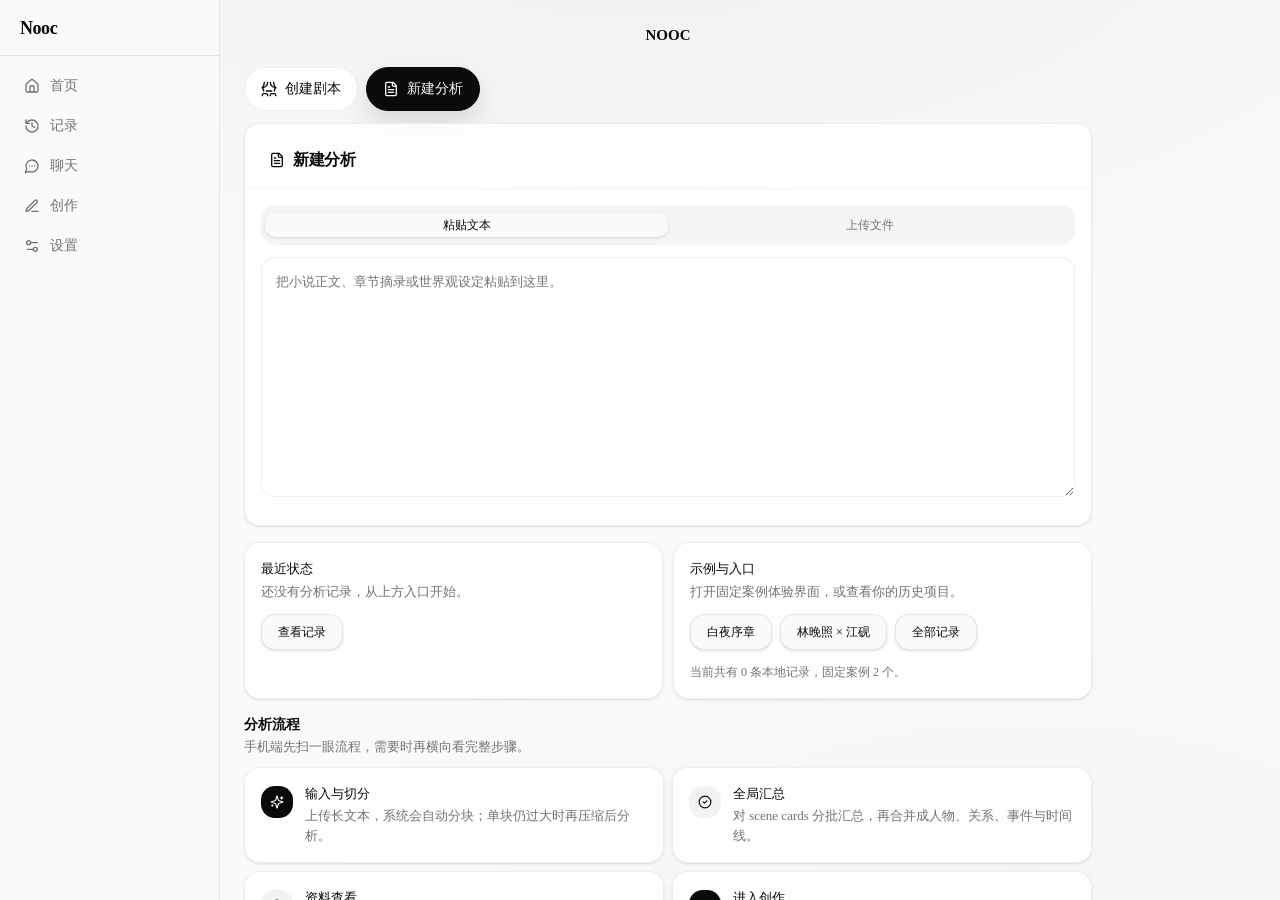
==== index.html @ 4d4c72d2 "Publish Nooc static site" ====
<!DOCTYPE html><!--dENeqKmw9o0Gc0peZmDUo--><html lang="zh-CN" class="h-full"><head><meta charSet="utf-8"/><meta name="viewport" content="width=device-width, initial-scale=1"/><link rel="preload" href="/_next/static/media/4cf2300e9c8272f7-s.p.woff2" as="font" crossorigin="" type="font/woff2"/><link rel="preload" href="/_next/static/media/93f479601ee12b01-s.p.woff2" as="font" crossorigin="" type="font/woff2"/><link rel="stylesheet" href="/_next/static/css/1c74e3d5aca80b6b.css" data-precedence="next"/><link rel="preload" as="script" fetchPriority="low" href="/_next/static/chunks/webpack-fa4c8e5d359d8620.js"/><script src="/_next/static/chunks/6ee9f5d1-21ccf1713a250a03.js" async=""></script><script src="/_next/static/chunks/977-2bc62eb106395d11.js" async=""></script><script src="/_next/static/chunks/main-app-79000c99d2a57b4c.js" async=""></script><script src="/_next/static/chunks/716-8b6c239d56add41d.js" async=""></script><script src="/_next/static/chunks/817-f842809b5f938a4d.js" async=""></script><script src="/_next/static/chunks/70-e7ca396794c0b7fa.js" async=""></script><script src="/_next/static/chunks/app/layout-5922d78e8dd0cdb1.js" async=""></script><script src="/_next/static/chunks/803-2dedcd275641b66b.js" async=""></script><script src="/_next/static/chunks/87-598908c8fb53b4dd.js" async=""></script><script src="/_next/static/chunks/736-a1b0d1b3f11f9bca.js" async=""></script><script src="/_next/static/chunks/app/page-ed77ba5cbbb94791.js" async=""></script><meta name="next-size-adjust" content=""/><title>Nooc</title><meta name="description" content="移动优先的小说结构化分析与创作工作台"/><script src="/_next/static/chunks/polyfills-42372ed130431b0a.js" noModule=""></script></head><body class="__variable_188709 __variable_9a8899 min-h-dvh bg-background font-sans antialiased md:flex md:h-dvh md:overflow-hidden"><div hidden=""><!--$--><!--/$--></div><!--$!--><template data-dgst="BAILOUT_TO_CLIENT_SIDE_RENDERING"></template><!--/$--><section aria-label="Notifications alt+T" tabindex="-1" aria-live="polite" aria-relevant="additions text" aria-atomic="false"></section><script src="/_next/static/chunks/webpack-fa4c8e5d359d8620.js" id="_R_" async=""></script><script>(self.__next_f=self.__next_f||[]).push([0])</script><script>self.__next_f.push([1,"1:\"$Sreact.fragment\"\n2:\"$Sreact.suspense\"\n3:I[2766,[\"716\",\"static/chunks/716-8b6c239d56add41d.js\",\"817\",\"static/chunks/817-f842809b5f938a4d.js\",\"70\",\"static/chunks/70-e7ca396794c0b7fa.js\",\"177\",\"static/chunks/app/layout-5922d78e8dd0cdb1.js\"],\"AppShell\"]\n4:I[1409,[],\"\"]\n5:I[1813,[],\"\"]\n6:I[1407,[\"716\",\"static/chunks/716-8b6c239d56add41d.js\",\"817\",\"static/chunks/817-f842809b5f938a4d.js\",\"70\",\"static/chunks/70-e7ca396794c0b7fa.js\",\"177\",\"static/chunks/app/layout-5922d78e8dd0cdb1.js\"],\"Toaster\"]\n7:I[3688,[],\"ClientPageRoot\"]\n8:I[8101,[\"716\",\"static/chunks/716-8b6c239d56add41d.js\",\"817\",\"static/chunks/817-f842809b5f938a4d.js\",\"70\",\"static/chunks/70-e7ca396794c0b7fa.js\",\"803\",\"static/chunks/803-2dedcd275641b66b.js\",\"87\",\"static/chunks/87-598908c8fb53b4dd.js\",\"736\",\"static/chunks/736-a1b0d1b3f11f9bca.js\",\"974\",\"static/chunks/app/page-ed77ba5cbbb94791.js\"],\"default\"]\nb:I[3652,[],\"OutletBoundary\"]\nd:I[1293,[],\"AsyncMetadataOutlet\"]\nf:I[3652,[],\"ViewportBoundary\"]\n11:I[3652,[],\"MetadataBoundary\"]\n13:I[323,[],\"\"]\n:HL[\"/_next/static/media/4cf2300e9c8272f7-s.p.woff2\",\"font\",{\"crossOrigin\":\"\",\"type\":\"font/woff2\"}]\n:HL[\"/_next/static/media/93f479601ee12b01-s.p.woff2\",\"font\",{\"crossOrigin\":\"\",\"type\":\"font/woff2\"}]\n:HL[\"/_next/static/css/1c74e3d5aca80b6b.css\",\"style\"]\n"])</script><script>self.__next_f.push([1,"0:{\"P\":null,\"b\":\"dENeqKmw9o0Gc0peZmDUo\",\"p\":\"\",\"c\":[\"\",\"\"],\"i\":false,\"f\":[[[\"\",{\"children\":[\"__PAGE__\",{}]},\"$undefined\",\"$undefined\",true],[\"\",[\"$\",\"$1\",\"c\",{\"children\":[[[\"$\",\"link\",\"0\",{\"rel\":\"stylesheet\",\"href\":\"/_next/static/css/1c74e3d5aca80b6b.css\",\"precedence\":\"next\",\"crossOrigin\":\"$undefined\",\"nonce\":\"$undefined\"}]],[\"$\",\"html\",null,{\"lang\":\"zh-CN\",\"className\":\"h-full\",\"children\":[\"$\",\"body\",null,{\"className\":\"__variable_188709 __variable_9a8899 min-h-dvh bg-background font-sans antialiased md:flex md:h-dvh md:overflow-hidden\",\"children\":[[\"$\",\"$2\",null,{\"children\":[\"$\",\"$L3\",null,{\"children\":[\"$\",\"$L4\",null,{\"parallelRouterKey\":\"children\",\"error\":\"$undefined\",\"errorStyles\":\"$undefined\",\"errorScripts\":\"$undefined\",\"template\":[\"$\",\"$L5\",null,{}],\"templateStyles\":\"$undefined\",\"templateScripts\":\"$undefined\",\"notFound\":[[[\"$\",\"title\",null,{\"children\":\"404: This page could not be found.\"}],[\"$\",\"div\",null,{\"style\":{\"fontFamily\":\"system-ui,\\\"Segoe UI\\\",Roboto,Helvetica,Arial,sans-serif,\\\"Apple Color Emoji\\\",\\\"Segoe UI Emoji\\\"\",\"height\":\"100vh\",\"textAlign\":\"center\",\"display\":\"flex\",\"flexDirection\":\"column\",\"alignItems\":\"center\",\"justifyContent\":\"center\"},\"children\":[\"$\",\"div\",null,{\"children\":[[\"$\",\"style\",null,{\"dangerouslySetInnerHTML\":{\"__html\":\"body{color:#000;background:#fff;margin:0}.next-error-h1{border-right:1px solid rgba(0,0,0,.3)}@media (prefers-color-scheme:dark){body{color:#fff;background:#000}.next-error-h1{border-right:1px solid rgba(255,255,255,.3)}}\"}}],[\"$\",\"h1\",null,{\"className\":\"next-error-h1\",\"style\":{\"display\":\"inline-block\",\"margin\":\"0 20px 0 0\",\"padding\":\"0 23px 0 0\",\"fontSize\":24,\"fontWeight\":500,\"verticalAlign\":\"top\",\"lineHeight\":\"49px\"},\"children\":404}],[\"$\",\"div\",null,{\"style\":{\"display\":\"inline-block\"},\"children\":[\"$\",\"h2\",null,{\"style\":{\"fontSize\":14,\"fontWeight\":400,\"lineHeight\":\"49px\",\"margin\":0},\"children\":\"This page could not be found.\"}]}]]}]}]],[]],\"forbidden\":\"$undefined\",\"unauthorized\":\"$undefined\"}]}]}],[\"$\",\"$L6\",null,{}]]}]}]]}],{\"children\":[\"__PAGE__\",[\"$\",\"$1\",\"c\",{\"children\":[[\"$\",\"$L7\",null,{\"Component\":\"$8\",\"searchParams\":{},\"params\":{},\"promises\":[\"$@9\",\"$@a\"]}],null,[\"$\",\"$Lb\",null,{\"children\":[\"$Lc\",[\"$\",\"$Ld\",null,{\"promise\":\"$@e\"}]]}]]}],{},null,false]},null,false],[\"$\",\"$1\",\"h\",{\"children\":[null,[[\"$\",\"$Lf\",null,{\"children\":\"$L10\"}],[\"$\",\"meta\",null,{\"name\":\"next-size-adjust\",\"content\":\"\"}]],[\"$\",\"$L11\",null,{\"children\":[\"$\",\"div\",null,{\"hidden\":true,\"children\":[\"$\",\"$2\",null,{\"fallback\":null,\"children\":\"$L12\"}]}]}]]}],false]],\"m\":\"$undefined\",\"G\":[\"$13\",[]],\"s\":false,\"S\":true}\n"])</script><script>self.__next_f.push([1,"9:{}\na:\"$0:f:0:1:2:children:1:props:children:0:props:params\"\n"])</script><script>self.__next_f.push([1,"10:[[\"$\",\"meta\",\"0\",{\"charSet\":\"utf-8\"}],[\"$\",\"meta\",\"1\",{\"name\":\"viewport\",\"content\":\"width=device-width, initial-scale=1\"}]]\nc:null\n"])</script><script>self.__next_f.push([1,"e:{\"metadata\":[[\"$\",\"title\",\"0\",{\"children\":\"Nooc\"}],[\"$\",\"meta\",\"1\",{\"name\":\"description\",\"content\":\"移动优先的小说结构化分析与创作工作台\"}]],\"error\":null,\"digest\":\"$undefined\"}\n"])</script><script>self.__next_f.push([1,"12:\"$e:metadata\"\n"])</script></body></html>
---- _next/static/css/1c74e3d5aca80b6b.css ----
@font-face{font-family:Geist;font-style:normal;font-weight:100 900;font-display:swap;src:url(/_next/static/media/8d697b304b401681-s.woff2) format("woff2");unicode-range:u+0301,u+0400-045f,u+0490-0491,u+04b0-04b1,u+2116}@font-face{font-family:Geist;font-style:normal;font-weight:100 900;font-display:swap;src:url(/_next/static/media/ba015fad6dcf6784-s.woff2) format("woff2");unicode-range:u+0100-02ba,u+02bd-02c5,u+02c7-02cc,u+02ce-02d7,u+02dd-02ff,u+0304,u+0308,u+0329,u+1d00-1dbf,u+1e00-1e9f,u+1ef2-1eff,u+2020,u+20a0-20ab,u+20ad-20c0,u+2113,u+2c60-2c7f,u+a720-a7ff}@font-face{font-family:Geist;font-style:normal;font-weight:100 900;font-display:swap;src:url(/_next/static/media/4cf2300e9c8272f7-s.p.woff2) format("woff2");unicode-range:u+00??,u+0131,u+0152-0153,u+02bb-02bc,u+02c6,u+02da,u+02dc,u+0304,u+0308,u+0329,u+2000-206f,u+20ac,u+2122,u+2191,u+2193,u+2212,u+2215,u+feff,u+fffd}@font-face{font-family:Geist Fallback;src:local("Arial");ascent-override:95.94%;descent-override:28.16%;line-gap-override:0.00%;size-adjust:104.76%}.__className_188709{font-family:Geist,Geist Fallback;font-style:normal}.__variable_188709{--font-geist-sans:"Geist","Geist Fallback"}@font-face{font-family:Geist Mono;font-style:normal;font-weight:100 900;font-display:swap;src:url(/_next/static/media/9610d9e46709d722-s.woff2) format("woff2");unicode-range:u+0301,u+0400-045f,u+0490-0491,u+04b0-04b1,u+2116}@font-face{font-family:Geist Mono;font-style:normal;font-weight:100 900;font-display:swap;src:url(/_next/static/media/747892c23ea88013-s.woff2) format("woff2");unicode-range:u+0100-02ba,u+02bd-02c5,u+02c7-02cc,u+02ce-02d7,u+02dd-02ff,u+0304,u+0308,u+0329,u+1d00-1dbf,u+1e00-1e9f,u+1ef2-1eff,u+2020,u+20a0-20ab,u+20ad-20c0,u+2113,u+2c60-2c7f,u+a720-a7ff}@font-face{font-family:Geist Mono;font-style:normal;font-weight:100 900;font-display:swap;src:url(/_next/static/media/93f479601ee12b01-s.p.woff2) format("woff2");unicode-range:u+00??,u+0131,u+0152-0153,u+02bb-02bc,u+02c6,u+02da,u+02dc,u+0304,u+0308,u+0329,u+2000-206f,u+20ac,u+2122,u+2191,u+2193,u+2212,u+2215,u+feff,u+fffd}@font-face{font-family:Geist Mono Fallback;src:local("Arial");ascent-override:74.67%;descent-override:21.92%;line-gap-override:0.00%;size-adjust:134.59%}.__className_9a8899{font-family:Geist Mono,Geist Mono Fallback;font-style:normal}.__variable_9a8899{--font-geist-mono:"Geist Mono","Geist Mono Fallback"}

/*! tailwindcss v4.2.1 | MIT License | https://tailwindcss.com */@layer properties{@supports (((-webkit-hyphens:none)) and (not (margin-trim:inline))) or ((-moz-orient:inline) and (not (color:rgb(from red r g b)))){*,::backdrop,:after,:before{--tw-translate-x:0;--tw-translate-y:0;--tw-translate-z:0;--tw-rotate-x:initial;--tw-rotate-y:initial;--tw-rotate-z:initial;--tw-skew-x:initial;--tw-skew-y:initial;--tw-scroll-snap-strictness:proximity;--tw-space-y-reverse:0;--tw-border-style:solid;--tw-gradient-position:initial;--tw-gradient-from:#0000;--tw-gradient-via:#0000;--tw-gradient-to:#0000;--tw-gradient-stops:initial;--tw-gradient-via-stops:initial;--tw-gradient-from-position:0%;--tw-gradient-via-position:50%;--tw-gradient-to-position:100%;--tw-leading:initial;--tw-font-weight:initial;--tw-tracking:initial;--tw-ordinal:initial;--tw-slashed-zero:initial;--tw-numeric-figure:initial;--tw-numeric-spacing:initial;--tw-numeric-fraction:initial;--tw-shadow:0 0 #0000;--tw-shadow-color:initial;--tw-shadow-alpha:100%;--tw-inset-shadow:0 0 #0000;--tw-inset-shadow-color:initial;--tw-inset-shadow-alpha:100%;--tw-ring-color:initial;--tw-ring-shadow:0 0 #0000;--tw-inset-ring-color:initial;--tw-inset-ring-shadow:0 0 #0000;--tw-ring-inset:initial;--tw-ring-offset-width:0px;--tw-ring-offset-color:#fff;--tw-ring-offset-shadow:0 0 #0000;--tw-outline-style:solid;--tw-blur:initial;--tw-brightness:initial;--tw-contrast:initial;--tw-grayscale:initial;--tw-hue-rotate:initial;--tw-invert:initial;--tw-opacity:initial;--tw-saturate:initial;--tw-sepia:initial;--tw-drop-shadow:initial;--tw-drop-shadow-color:initial;--tw-drop-shadow-alpha:100%;--tw-drop-shadow-size:initial;--tw-backdrop-blur:initial;--tw-backdrop-brightness:initial;--tw-backdrop-contrast:initial;--tw-backdrop-grayscale:initial;--tw-backdrop-hue-rotate:initial;--tw-backdrop-invert:initial;--tw-backdrop-opacity:initial;--tw-backdrop-saturate:initial;--tw-backdrop-sepia:initial;--tw-duration:initial;--tw-ease:initial;--tw-scale-x:1;--tw-scale-y:1;--tw-scale-z:1;--tw-animation-delay:0s;--tw-animation-direction:normal;--tw-animation-duration:initial;--tw-animation-fill-mode:none;--tw-animation-iteration-count:1;--tw-enter-blur:0;--tw-enter-opacity:1;--tw-enter-rotate:0;--tw-enter-scale:1;--tw-enter-translate-x:0;--tw-enter-translate-y:0;--tw-exit-blur:0;--tw-exit-opacity:1;--tw-exit-rotate:0;--tw-exit-scale:1;--tw-exit-translate-x:0;--tw-exit-translate-y:0}}}@layer theme{:host,:root{--color-red-500:oklch(63.7% .237 25.331);--color-amber-500:oklch(76.9% .188 70.08);--color-green-500:oklch(72.3% .219 149.579);--color-emerald-50:oklch(97.9% .021 166.113);--color-emerald-200:oklch(90.5% .093 164.15);--color-emerald-900:oklch(37.8% .077 168.94);--color-blue-500:oklch(62.3% .214 259.815);--color-gray-200:oklch(92.8% .006 264.531);--color-black:#000;--color-white:#fff;--spacing:.25rem;--container-xs:20rem;--container-sm:24rem;--container-md:28rem;--container-lg:32rem;--container-2xl:42rem;--container-3xl:48rem;--container-4xl:56rem;--container-6xl:72rem;--container-7xl:80rem;--text-xs:.75rem;--text-xs--line-height:calc(1 / .75);--text-sm:.875rem;--text-sm--line-height:calc(1.25 / .875);--text-base:1rem;--text-base--line-height:calc(1.5 / 1);--text-lg:1.125rem;--text-lg--line-height:calc(1.75 / 1.125);--text-xl:1.25rem;--text-xl--line-height:calc(1.75 / 1.25);--text-2xl:1.5rem;--text-2xl--line-height:calc(2 / 1.5);--font-weight-medium:500;--font-weight-semibold:600;--font-weight-bold:700;--tracking-tight:-.025em;--leading-relaxed:1.625;--radius-2xl:1rem;--radius-3xl:1.5rem;--shadow-sm:0 1px 3px 0 #0000001a,0 1px 2px -1px #0000001a;--shadow-md:0 4px 6px -1px #0000001a,0 2px 4px -2px #0000001a;--shadow-lg:0 10px 15px -3px #0000001a,0 4px 6px -4px #0000001a;--shadow-xl:0 20px 25px -5px #0000001a,0 8px 10px -6px #0000001a;--ease-in:cubic-bezier(.4,0,1,1);--ease-out:cubic-bezier(0,0,.2,1);--ease-in-out:cubic-bezier(.4,0,.2,1);--animate-spin:spin 1s linear infinite;--animate-pulse:pulse 2s cubic-bezier(.4,0,.6,1) infinite;--animate-bounce:bounce 1s infinite;--blur-sm:8px;--blur-xl:24px;--default-transition-duration:.15s;--default-transition-timing-function:cubic-bezier(.4,0,.2,1);--default-font-family:var(--font-geist-sans);--default-mono-font-family:var(--font-geist-mono);--color-background:var(--background);--color-secondary:var(--secondary);--color-primary:var(--primary)}}@layer base{*,::backdrop,:after,:before{box-sizing:border-box;border:0 solid;margin:0;padding:0}::file-selector-button{box-sizing:border-box;border:0 solid;margin:0;padding:0}:host,html{-webkit-text-size-adjust:100%;tab-size:4;line-height:1.5;font-family:var(--default-font-family,ui-sans-serif,system-ui,sans-serif,"Apple Color Emoji","Segoe UI Emoji","Segoe UI Symbol","Noto Color Emoji");font-feature-settings:var(--default-font-feature-settings,normal);font-variation-settings:var(--default-font-variation-settings,normal);-webkit-tap-highlight-color:transparent}hr{height:0;color:inherit;border-top-width:1px}abbr:where([title]){-webkit-text-decoration:underline dotted;text-decoration:underline dotted}h1,h2,h3,h4,h5,h6{font-size:inherit;font-weight:inherit}a{color:inherit;-webkit-text-decoration:inherit;text-decoration:inherit}b,strong{font-weight:bolder}code,kbd,pre,samp{font-family:var(--default-mono-font-family,ui-monospace,SFMono-Regular,Menlo,Monaco,Consolas,"Liberation Mono","Courier New",monospace);font-feature-settings:var(--default-mono-font-feature-settings,normal);font-variation-settings:var(--default-mono-font-variation-settings,normal);font-size:1em}small{font-size:80%}sub,sup{vertical-align:baseline;font-size:75%;line-height:0;position:relative}sub{bottom:-.25em}sup{top:-.5em}table{text-indent:0;border-color:inherit;border-collapse:collapse}:-moz-focusring{outline:auto}progress{vertical-align:baseline}summary{display:list-item}menu,ol,ul{list-style:none}audio,canvas,embed,iframe,img,object,svg,video{vertical-align:middle;display:block}img,video{max-width:100%;height:auto}button,input,optgroup,select,textarea{font:inherit;font-feature-settings:inherit;font-variation-settings:inherit;letter-spacing:inherit;color:inherit;opacity:1;background-color:#0000;border-radius:0}::file-selector-button{font:inherit;font-feature-settings:inherit;font-variation-settings:inherit;letter-spacing:inherit;color:inherit;opacity:1;background-color:#0000;border-radius:0}:where(select:is([multiple],[size])) optgroup{font-weight:bolder}:where(select:is([multiple],[size])) optgroup option{padding-inline-start:20px}::file-selector-button{margin-inline-end:4px}::placeholder{opacity:1}@supports (not ((-webkit-appearance:-apple-pay-button))) or (contain-intrinsic-size:1px){::placeholder{color:currentColor}@supports (color:color-mix(in lab,red,red)){::placeholder{color:color-mix(in oklab,currentcolor 50%,transparent)}}}textarea{resize:vertical}::-webkit-search-decoration{-webkit-appearance:none}::-webkit-date-and-time-value{min-height:1lh;text-align:inherit}::-webkit-datetime-edit{display:inline-flex}::-webkit-datetime-edit-fields-wrapper{padding:0}::-webkit-datetime-edit,::-webkit-datetime-edit-year-field{padding-block:0}::-webkit-datetime-edit-day-field,::-webkit-datetime-edit-month-field{padding-block:0}::-webkit-datetime-edit-hour-field,::-webkit-datetime-edit-minute-field{padding-block:0}::-webkit-datetime-edit-millisecond-field,::-webkit-datetime-edit-second-field{padding-block:0}::-webkit-datetime-edit-meridiem-field{padding-block:0}::-webkit-calendar-picker-indicator{line-height:1}:-moz-ui-invalid{box-shadow:none}button,input:where([type=button],[type=reset],[type=submit]){appearance:button}::file-selector-button{appearance:button}::-webkit-inner-spin-button,::-webkit-outer-spin-button{height:auto}[hidden]:where(:not([hidden=until-found])){display:none!important}*{border-color:var(--border)}body,html{background-color:var(--background)}body{color:var(--foreground);background-color:#f5f5f5;background-image:radial-gradient(80% 50% at 50% -10%,#0000000a,#0000),radial-gradient(60% 40% at 80% 100%,#00000005,#0000)}}@layer components;@layer utilities{.\@container{container-type:inline-size}.pointer-events-auto{pointer-events:auto}.pointer-events-none{pointer-events:none}.collapse{visibility:collapse}.invisible{visibility:hidden}.visible{visibility:visible}.sr-only{clip-path:inset(50%);white-space:nowrap;border-width:0;width:1px;height:1px;margin:-1px;padding:0;overflow:hidden}.absolute,.sr-only{position:absolute}.fixed{position:fixed}.relative{position:relative}.static{position:static}.sticky{position:sticky}.inset-0{inset:calc(var(--spacing) * 0)}.inset-x-0{inset-inline:calc(var(--spacing) * 0)}.inset-y-0{inset-block:calc(var(--spacing) * 0)}.start{inset-inline-start:var(--spacing)}.end{inset-inline-end:var(--spacing)}.-top-0\.5{top:calc(var(--spacing) * -.5)}.top-0{top:calc(var(--spacing) * 0)}.top-4{top:calc(var(--spacing) * 4)}.right-0{right:calc(var(--spacing) * 0)}.right-4{right:calc(var(--spacing) * 4)}.bottom-0{bottom:calc(var(--spacing) * 0)}.left-0{left:calc(var(--spacing) * 0)}.left-4{left:calc(var(--spacing) * 4)}.z-0{z-index:0}.z-2{z-index:2}.z-3{z-index:3}.z-4{z-index:4}.z-5{z-index:5}.z-6{z-index:6}.z-7{z-index:7}.z-8{z-index:8}.z-10{z-index:10}.z-20{z-index:20}.z-30{z-index:30}.z-40{z-index:40}.z-50{z-index:50}.z-79{z-index:79}.container{width:100%}@media (min-width:40rem){.container{max-width:40rem}}@media (min-width:48rem){.container{max-width:48rem}}@media (min-width:64rem){.container{max-width:64rem}}@media (min-width:80rem){.container{max-width:80rem}}@media (min-width:96rem){.container{max-width:96rem}}.m-3{margin:calc(var(--spacing) * 3)}.m-5{margin:calc(var(--spacing) * 5)}.m-6{margin:calc(var(--spacing) * 6)}.m-7{margin:calc(var(--spacing) * 7)}.m-8{margin:calc(var(--spacing) * 8)}.m-9{margin:calc(var(--spacing) * 9)}.-mx-1{margin-inline:calc(var(--spacing) * -1)}.-mx-3\.5{margin-inline:calc(var(--spacing) * -3.5)}.-mx-4{margin-inline:calc(var(--spacing) * -4)}.mx-auto{margin-inline:auto}.mt-0\.5{margin-top:calc(var(--spacing) * .5)}.mt-1{margin-top:calc(var(--spacing) * 1)}.mt-1\.5{margin-top:calc(var(--spacing) * 1.5)}.mt-2{margin-top:calc(var(--spacing) * 2)}.mt-2\.5{margin-top:calc(var(--spacing) * 2.5)}.mt-3{margin-top:calc(var(--spacing) * 3)}.mt-4{margin-top:calc(var(--spacing) * 4)}.mb-2{margin-bottom:calc(var(--spacing) * 2)}.mb-3{margin-bottom:calc(var(--spacing) * 3)}.mb-4{margin-bottom:calc(var(--spacing) * 4)}.ml-1{margin-left:calc(var(--spacing) * 1)}.line-clamp-1{-webkit-line-clamp:1}.line-clamp-1,.line-clamp-3{-webkit-box-orient:vertical;display:-webkit-box;overflow:hidden}.line-clamp-3{-webkit-line-clamp:3}.line-clamp-6{-webkit-line-clamp:6;-webkit-box-orient:vertical;display:-webkit-box;overflow:hidden}.block{display:block}.contents{display:contents}.flex{display:flex}.grid{display:grid}.hidden{display:none}.inline{display:inline}.inline-flex{display:inline-flex}.table{display:table}.size-6{width:calc(var(--spacing) * 6);height:calc(var(--spacing) * 6)}.size-8{width:calc(var(--spacing) * 8);height:calc(var(--spacing) * 8)}.h-0{height:calc(var(--spacing) * 0)}.h-1\.5{height:calc(var(--spacing) * 1.5)}.h-2{height:calc(var(--spacing) * 2)}.h-2\.5{height:calc(var(--spacing) * 2.5)}.h-3{height:calc(var(--spacing) * 3)}.h-3\.5{height:calc(var(--spacing) * 3.5)}.h-4{height:calc(var(--spacing) * 4)}.h-5{height:calc(var(--spacing) * 5)}.h-6{height:calc(var(--spacing) * 6)}.h-8{height:calc(var(--spacing) * 8)}.h-9{height:calc(var(--spacing) * 9)}.h-10{height:calc(var(--spacing) * 10)}.h-11{height:calc(var(--spacing) * 11)}.h-12{height:calc(var(--spacing) * 12)}.h-14{height:calc(var(--spacing) * 14)}.h-48{height:calc(var(--spacing) * 48)}.h-\[1px\]{height:1px}.h-\[3px\]{height:3px}.h-\[18px\]{height:18px}.h-\[160px\]{height:160px}.h-dvh{height:100dvh}.h-full{height:100%}.max-h-\[88dvh\]{max-height:88dvh}.max-h-\[90dvh\]{max-height:90dvh}.max-h-\[140px\]{max-height:140px}.max-h-\[200px\]{max-height:200px}.min-h-0{min-height:calc(var(--spacing) * 0)}.min-h-10{min-height:calc(var(--spacing) * 10)}.min-h-12{min-height:calc(var(--spacing) * 12)}.min-h-20{min-height:calc(var(--spacing) * 20)}.min-h-24{min-height:calc(var(--spacing) * 24)}.min-h-\[60px\]{min-height:60px}.min-h-\[104px\]{min-height:104px}.min-h-\[180px\]{min-height:180px}.min-h-dvh{min-height:100dvh}.min-h-full{min-height:100%}.w-0{width:calc(var(--spacing) * 0)}.w-1{width:calc(var(--spacing) * 1)}.w-2{width:calc(var(--spacing) * 2)}.w-2\.5{width:calc(var(--spacing) * 2.5)}.w-3{width:calc(var(--spacing) * 3)}.w-3\.5{width:calc(var(--spacing) * 3.5)}.w-4{width:calc(var(--spacing) * 4)}.w-5{width:calc(var(--spacing) * 5)}.w-6{width:calc(var(--spacing) * 6)}.w-8{width:calc(var(--spacing) * 8)}.w-9{width:calc(var(--spacing) * 9)}.w-10{width:calc(var(--spacing) * 10)}.w-11{width:calc(var(--spacing) * 11)}.w-12{width:calc(var(--spacing) * 12)}.w-32{width:calc(var(--spacing) * 32)}.w-64{width:calc(var(--spacing) * 64)}.w-\[1px\]{width:1px}.w-\[18px\]{width:18px}.w-\[48px\]{width:48px}.w-\[80vw\]{width:80vw}.w-\[200px\]{width:200px}.w-\[220px\]{width:220px}.w-\[240px\]{width:240px}.w-full{width:100%}.max-w-2xl{max-width:var(--container-2xl)}.max-w-3xl{max-width:var(--container-3xl)}.max-w-6xl{max-width:var(--container-6xl)}.max-w-7xl{max-width:var(--container-7xl)}.max-w-\[34rem\]{max-width:34rem}.max-w-\[90\%\]{max-width:90%}.max-w-lg{max-width:var(--container-lg)}.max-w-md{max-width:var(--container-md)}.max-w-sm{max-width:var(--container-sm)}.max-w-xs{max-width:var(--container-xs)}.min-w-0{min-width:calc(var(--spacing) * 0)}.min-w-16{min-width:calc(var(--spacing) * 16)}.min-w-\[82\%\]{min-width:82%}.min-w-\[108px\]{min-width:108px}.min-w-\[calc\(100vw-2rem\)\]{min-width:calc(100vw - 2rem)}.flex-1{flex:1}.shrink{flex-shrink:1}.shrink-0{flex-shrink:0}.grow{flex-grow:1}.translate-x-0{--tw-translate-x:calc(var(--spacing) * 0)}.translate-x-0,.translate-x-full{translate:var(--tw-translate-x) var(--tw-translate-y)}.translate-x-full{--tw-translate-x:100%}.translate-y-0{--tw-translate-y:calc(var(--spacing) * 0);translate:var(--tw-translate-x) var(--tw-translate-y)}.rotate-180{rotate:180deg}.transform{transform:var(--tw-rotate-x,) var(--tw-rotate-y,) var(--tw-rotate-z,) var(--tw-skew-x,) var(--tw-skew-y,)}.animate-bounce{animation:var(--animate-bounce)}.animate-pulse{animation:var(--animate-pulse)}.animate-spin{animation:var(--animate-spin)}.cursor-pointer{cursor:pointer}.touch-none{touch-action:none}.resize{resize:both}.resize-none{resize:none}.snap-x{scroll-snap-type:x var(--tw-scroll-snap-strictness)}.snap-start{scroll-snap-align:start}.list-disc{list-style-type:disc}.grid-cols-1{grid-template-columns:repeat(1,minmax(0,1fr))}.grid-cols-2{grid-template-columns:repeat(2,minmax(0,1fr))}.grid-cols-3{grid-template-columns:repeat(3,minmax(0,1fr))}.grid-cols-\[auto\,1fr\,auto\]{grid-template-columns:auto,1fr,auto}.flex-col{flex-direction:column}.flex-wrap{flex-wrap:wrap}.items-center{align-items:center}.items-end{align-items:flex-end}.items-start{align-items:flex-start}.justify-around{justify-content:space-around}.justify-between{justify-content:space-between}.justify-center{justify-content:center}.justify-end{justify-content:flex-end}.justify-start{justify-content:flex-start}.gap-0\.5{gap:calc(var(--spacing) * .5)}.gap-1{gap:calc(var(--spacing) * 1)}.gap-1\.5{gap:calc(var(--spacing) * 1.5)}.gap-2{gap:calc(var(--spacing) * 2)}.gap-2\.5{gap:calc(var(--spacing) * 2.5)}.gap-3{gap:calc(var(--spacing) * 3)}.gap-4{gap:calc(var(--spacing) * 4)}.gap-6{gap:calc(var(--spacing) * 6)}:where(.space-y-0\.5>:not(:last-child)){--tw-space-y-reverse:0;margin-block-start:calc(calc(var(--spacing) * .5) * var(--tw-space-y-reverse));margin-block-end:calc(calc(var(--spacing) * .5) * calc(1 - var(--tw-space-y-reverse)))}:where(.space-y-1>:not(:last-child)){--tw-space-y-reverse:0;margin-block-start:calc(calc(var(--spacing) * 1) * var(--tw-space-y-reverse));margin-block-end:calc(calc(var(--spacing) * 1) * calc(1 - var(--tw-space-y-reverse)))}:where(.space-y-1\.5>:not(:last-child)){--tw-space-y-reverse:0;margin-block-start:calc(calc(var(--spacing) * 1.5) * var(--tw-space-y-reverse));margin-block-end:calc(calc(var(--spacing) * 1.5) * calc(1 - var(--tw-space-y-reverse)))}:where(.space-y-2>:not(:last-child)){--tw-space-y-reverse:0;margin-block-start:calc(calc(var(--spacing) * 2) * var(--tw-space-y-reverse));margin-block-end:calc(calc(var(--spacing) * 2) * calc(1 - var(--tw-space-y-reverse)))}:where(.space-y-2\.5>:not(:last-child)){--tw-space-y-reverse:0;margin-block-start:calc(calc(var(--spacing) * 2.5) * var(--tw-space-y-reverse));margin-block-end:calc(calc(var(--spacing) * 2.5) * calc(1 - var(--tw-space-y-reverse)))}:where(.space-y-3>:not(:last-child)){--tw-space-y-reverse:0;margin-block-start:calc(calc(var(--spacing) * 3) * var(--tw-space-y-reverse));margin-block-end:calc(calc(var(--spacing) * 3) * calc(1 - var(--tw-space-y-reverse)))}:where(.space-y-3\.5>:not(:last-child)){--tw-space-y-reverse:0;margin-block-start:calc(calc(var(--spacing) * 3.5) * var(--tw-space-y-reverse));margin-block-end:calc(calc(var(--spacing) * 3.5) * calc(1 - var(--tw-space-y-reverse)))}:where(.space-y-4>:not(:last-child)){--tw-space-y-reverse:0;margin-block-start:calc(calc(var(--spacing) * 4) * var(--tw-space-y-reverse));margin-block-end:calc(calc(var(--spacing) * 4) * calc(1 - var(--tw-space-y-reverse)))}.truncate{text-overflow:ellipsis;white-space:nowrap;overflow:hidden}.overflow-auto{overflow:auto}.overflow-hidden{overflow:hidden}.overflow-x-auto{overflow-x:auto}.overflow-y-auto{overflow-y:auto}.overscroll-contain{overscroll-behavior:contain}.\!rounded-full{border-radius:3.40282e+38px!important}.rounded{border-radius:.25rem}.rounded-2xl{border-radius:var(--radius-2xl)}.rounded-3xl{border-radius:var(--radius-3xl)}.rounded-\[22px\]{border-radius:22px}.rounded-\[24px\]{border-radius:24px}.rounded-\[26px\]{border-radius:26px}.rounded-\[28px\]{border-radius:28px}.rounded-\[30px\]{border-radius:30px}.rounded-\[inherit\]{border-radius:inherit}.rounded-full{border-radius:3.40282e+38px}.rounded-lg{border-radius:var(--radius)}.rounded-md{border-radius:calc(var(--radius) - 2px)}.rounded-sm{border-radius:calc(var(--radius) - 4px)}.rounded-xl{border-radius:calc(var(--radius) + 4px)}.rounded-t-\[28px\]{border-top-left-radius:28px;border-top-right-radius:28px}.rounded-br-md{border-bottom-right-radius:calc(var(--radius) - 2px)}.rounded-bl-md{border-bottom-left-radius:calc(var(--radius) - 2px)}.border{border-style:var(--tw-border-style);border-width:1px}.border-t{border-top-style:var(--tw-border-style);border-top-width:1px}.border-r{border-right-style:var(--tw-border-style);border-right-width:1px}.border-b{border-bottom-style:var(--tw-border-style);border-bottom-width:1px}.border-l{border-left-style:var(--tw-border-style);border-left-width:1px}.border-dashed{--tw-border-style:dashed;border-style:dashed}.border-black\/\[0\.04\]{border-color:#0000000a}@supports (color:color-mix(in lab,red,red)){.border-black\/\[0\.04\]{border-color:color-mix(in oklab,var(--color-black) 4%,transparent)}}.border-black\/\[0\.06\]{border-color:#0000000f}@supports (color:color-mix(in lab,red,red)){.border-black\/\[0\.06\]{border-color:color-mix(in oklab,var(--color-black) 6%,transparent)}}.border-black\/\[0\.08\]{border-color:#00000014}@supports (color:color-mix(in lab,red,red)){.border-black\/\[0\.08\]{border-color:color-mix(in oklab,var(--color-black) 8%,transparent)}}.border-emerald-200{border-color:var(--color-emerald-200)}.border-foreground,.border-foreground\/20{border-color:var(--foreground)}@supports (color:color-mix(in lab,red,red)){.border-foreground\/20{border-color:color-mix(in oklab,var(--foreground) 20%,transparent)}}.border-gray-200{border-color:var(--color-gray-200)}.border-input{border-color:var(--input)}.border-transparent{border-color:#0000}.border-white\/10{border-color:#ffffff1a}@supports (color:color-mix(in lab,red,red)){.border-white\/10{border-color:color-mix(in oklab,var(--color-white) 10%,transparent)}}.border-white\/12{border-color:#ffffff1f}@supports (color:color-mix(in lab,red,red)){.border-white\/12{border-color:color-mix(in oklab,var(--color-white) 12%,transparent)}}.border-t-transparent{border-top-color:#0000}.border-l-transparent{border-left-color:#0000}.bg-\[\#111111\]{background-color:#111}.bg-accent{background-color:var(--accent)}.bg-background,.bg-background\/94{background-color:var(--background)}@supports (color:color-mix(in lab,red,red)){.bg-background\/94{background-color:color-mix(in oklab,var(--background) 94%,transparent)}}.bg-black\/10{background-color:#0000001a}@supports (color:color-mix(in lab,red,red)){.bg-black\/10{background-color:color-mix(in oklab,var(--color-black) 10%,transparent)}}.bg-black\/20{background-color:#0003}@supports (color:color-mix(in lab,red,red)){.bg-black\/20{background-color:color-mix(in oklab,var(--color-black) 20%,transparent)}}.bg-black\/30{background-color:#0000004d}@supports (color:color-mix(in lab,red,red)){.bg-black\/30{background-color:color-mix(in oklab,var(--color-black) 30%,transparent)}}.bg-black\/\[0\.02\]{background-color:#00000005}@supports (color:color-mix(in lab,red,red)){.bg-black\/\[0\.02\]{background-color:color-mix(in oklab,var(--color-black) 2%,transparent)}}.bg-black\/\[0\.04\]{background-color:#0000000a}@supports (color:color-mix(in lab,red,red)){.bg-black\/\[0\.04\]{background-color:color-mix(in oklab,var(--color-black) 4%,transparent)}}.bg-black\/\[0\.08\]{background-color:#00000014}@supports (color:color-mix(in lab,red,red)){.bg-black\/\[0\.08\]{background-color:color-mix(in oklab,var(--color-black) 8%,transparent)}}.bg-black\/\[0\.015\]{background-color:#00000004}@supports (color:color-mix(in lab,red,red)){.bg-black\/\[0\.015\]{background-color:color-mix(in oklab,var(--color-black) 1.5%,transparent)}}.bg-blue-500{background-color:var(--color-blue-500)}.bg-border{background-color:var(--border)}.bg-card{background-color:var(--card)}.bg-destructive{background-color:var(--destructive)}.bg-emerald-50{background-color:var(--color-emerald-50)}.bg-foreground,.bg-foreground\/20{background-color:var(--foreground)}@supports (color:color-mix(in lab,red,red)){.bg-foreground\/20{background-color:color-mix(in oklab,var(--foreground) 20%,transparent)}}.bg-foreground\/80{background-color:var(--foreground)}@supports (color:color-mix(in lab,red,red)){.bg-foreground\/80{background-color:color-mix(in oklab,var(--foreground) 80%,transparent)}}.bg-foreground\/\[0\.04\]{background-color:var(--foreground)}@supports (color:color-mix(in lab,red,red)){.bg-foreground\/\[0\.04\]{background-color:color-mix(in oklab,var(--foreground) 4%,transparent)}}.bg-foreground\/\[0\.05\]{background-color:var(--foreground)}@supports (color:color-mix(in lab,red,red)){.bg-foreground\/\[0\.05\]{background-color:color-mix(in oklab,var(--foreground) 5%,transparent)}}.bg-foreground\/\[0\.06\]{background-color:var(--foreground)}@supports (color:color-mix(in lab,red,red)){.bg-foreground\/\[0\.06\]{background-color:color-mix(in oklab,var(--foreground) 6%,transparent)}}.bg-green-500{background-color:var(--color-green-500)}.bg-muted,.bg-muted\/30{background-color:var(--muted)}@supports (color:color-mix(in lab,red,red)){.bg-muted\/30{background-color:color-mix(in oklab,var(--muted) 30%,transparent)}}.bg-primary,.bg-primary\/20{background-color:var(--primary)}@supports (color:color-mix(in lab,red,red)){.bg-primary\/20{background-color:color-mix(in oklab,var(--primary) 20%,transparent)}}.bg-red-500{background-color:var(--color-red-500)}.bg-secondary{background-color:var(--secondary)}.bg-sidebar{background-color:var(--sidebar)}.bg-sidebar-accent{background-color:var(--sidebar-accent)}.bg-transparent{background-color:#0000}.bg-white{background-color:var(--color-white)}.bg-white\/6{background-color:#ffffff0f}@supports (color:color-mix(in lab,red,red)){.bg-white\/6{background-color:color-mix(in oklab,var(--color-white) 6%,transparent)}}.bg-white\/10{background-color:#ffffff1a}@supports (color:color-mix(in lab,red,red)){.bg-white\/10{background-color:color-mix(in oklab,var(--color-white) 10%,transparent)}}.bg-white\/60{background-color:#fff9}@supports (color:color-mix(in lab,red,red)){.bg-white\/60{background-color:color-mix(in oklab,var(--color-white) 60%,transparent)}}.bg-white\/80{background-color:#fffc}@supports (color:color-mix(in lab,red,red)){.bg-white\/80{background-color:color-mix(in oklab,var(--color-white) 80%,transparent)}}.bg-white\/82{background-color:#ffffffd1}@supports (color:color-mix(in lab,red,red)){.bg-white\/82{background-color:color-mix(in oklab,var(--color-white) 82%,transparent)}}.bg-white\/85{background-color:#ffffffd9}@supports (color:color-mix(in lab,red,red)){.bg-white\/85{background-color:color-mix(in oklab,var(--color-white) 85%,transparent)}}.bg-white\/88{background-color:#ffffffe0}@supports (color:color-mix(in lab,red,red)){.bg-white\/88{background-color:color-mix(in oklab,var(--color-white) 88%,transparent)}}.bg-white\/90{background-color:#ffffffe6}@supports (color:color-mix(in lab,red,red)){.bg-white\/90{background-color:color-mix(in oklab,var(--color-white) 90%,transparent)}}.bg-white\/95{background-color:#fffffff2}@supports (color:color-mix(in lab,red,red)){.bg-white\/95{background-color:color-mix(in oklab,var(--color-white) 95%,transparent)}}.bg-\[radial-gradient\(circle_at_top_left\,rgba\(0\,0\,0\,0\.08\)\,transparent_42\%\)\,linear-gradient\(135deg\,rgba\(255\,255\,255\,0\.94\)\,rgba\(255\,255\,255\,0\.72\)\)\]{background-image:radial-gradient(circle at 0 0,#00000014,#0000 42%),linear-gradient(135deg,#fffffff0,#ffffffb8)}.from-blue-500{--tw-gradient-from:var(--color-blue-500);--tw-gradient-stops:var(--tw-gradient-via-stops,var(--tw-gradient-position),var(--tw-gradient-from) var(--tw-gradient-from-position),var(--tw-gradient-to) var(--tw-gradient-to-position))}.stroke-\[2\.5\]{stroke-width:2.5px}.object-cover{object-fit:cover}.p-0{padding:calc(var(--spacing) * 0)}.p-1{padding:calc(var(--spacing) * 1)}.p-2{padding:calc(var(--spacing) * 2)}.p-2\.5{padding:calc(var(--spacing) * 2.5)}.p-3{padding:calc(var(--spacing) * 3)}.p-3\.5{padding:calc(var(--spacing) * 3.5)}.p-4{padding:calc(var(--spacing) * 4)}.p-5{padding:calc(var(--spacing) * 5)}.p-6{padding:calc(var(--spacing) * 6)}.p-7{padding:calc(var(--spacing) * 7)}.p-8{padding:calc(var(--spacing) * 8)}.p-9{padding:calc(var(--spacing) * 9)}.p-\[1px\]{padding:1px}.px-0{padding-inline:calc(var(--spacing) * 0)}.px-0\.5{padding-inline:calc(var(--spacing) * .5)}.px-1{padding-inline:calc(var(--spacing) * 1)}.px-1\.5{padding-inline:calc(var(--spacing) * 1.5)}.px-2{padding-inline:calc(var(--spacing) * 2)}.px-2\.5{padding-inline:calc(var(--spacing) * 2.5)}.px-3{padding-inline:calc(var(--spacing) * 3)}.px-3\.5{padding-inline:calc(var(--spacing) * 3.5)}.px-4{padding-inline:calc(var(--spacing) * 4)}.px-5{padding-inline:calc(var(--spacing) * 5)}.px-6{padding-inline:calc(var(--spacing) * 6)}.px-8{padding-inline:calc(var(--spacing) * 8)}.py-0\.5{padding-block:calc(var(--spacing) * .5)}.py-1{padding-block:calc(var(--spacing) * 1)}.py-1\.5{padding-block:calc(var(--spacing) * 1.5)}.py-2{padding-block:calc(var(--spacing) * 2)}.py-2\.5{padding-block:calc(var(--spacing) * 2.5)}.py-3{padding-block:calc(var(--spacing) * 3)}.py-3\.5{padding-block:calc(var(--spacing) * 3.5)}.py-4{padding-block:calc(var(--spacing) * 4)}.py-6{padding-block:calc(var(--spacing) * 6)}.py-9{padding-block:calc(var(--spacing) * 9)}.py-10{padding-block:calc(var(--spacing) * 10)}.pt-0{padding-top:calc(var(--spacing) * 0)}.pt-1{padding-top:calc(var(--spacing) * 1)}.pt-2{padding-top:calc(var(--spacing) * 2)}.pt-2\.5{padding-top:calc(var(--spacing) * 2.5)}.pt-3{padding-top:calc(var(--spacing) * 3)}.pt-\[calc\(env\(safe-area-inset-top\)\+0\.45rem\)\]{padding-top:calc(env(safe-area-inset-top) + .45rem)}.pr-2{padding-right:calc(var(--spacing) * 2)}.pb-0{padding-bottom:calc(var(--spacing) * 0)}.pb-1{padding-bottom:calc(var(--spacing) * 1)}.pb-2{padding-bottom:calc(var(--spacing) * 2)}.pb-3{padding-bottom:calc(var(--spacing) * 3)}.pb-4{padding-bottom:calc(var(--spacing) * 4)}.pb-5{padding-bottom:calc(var(--spacing) * 5)}.pb-\[calc\(0\.5rem\+env\(safe-area-inset-bottom\)\)\]{padding-bottom:calc(.5rem + env(safe-area-inset-bottom))}.pb-\[calc\(0\.25rem\+env\(safe-area-inset-bottom\)\)\]{padding-bottom:calc(.25rem + env(safe-area-inset-bottom))}.pb-\[calc\(0\.75rem\+env\(safe-area-inset-bottom\)\)\]{padding-bottom:calc(.75rem + env(safe-area-inset-bottom))}.pb-\[calc\(1rem\+env\(safe-area-inset-bottom\)\)\]{padding-bottom:calc(1rem + env(safe-area-inset-bottom))}.pb-\[calc\(4\.5rem\+env\(safe-area-inset-bottom\)\)\]{padding-bottom:calc(4.5rem + env(safe-area-inset-bottom))}.pl-5{padding-left:calc(var(--spacing) * 5)}.text-center{text-align:center}.text-left{text-align:left}.text-right{text-align:right}.font-mono{font-family:var(--font-geist-mono)}.font-sans{font-family:var(--font-geist-sans)}.text-2xl{font-size:var(--text-2xl);line-height:var(--tw-leading,var(--text-2xl--line-height))}.text-base{font-size:var(--text-base);line-height:var(--tw-leading,var(--text-base--line-height))}.text-lg{font-size:var(--text-lg);line-height:var(--tw-leading,var(--text-lg--line-height))}.text-sm{font-size:var(--text-sm);line-height:var(--tw-leading,var(--text-sm--line-height))}.text-xl{font-size:var(--text-xl);line-height:var(--tw-leading,var(--text-xl--line-height))}.text-xs{font-size:var(--text-xs);line-height:var(--tw-leading,var(--text-xs--line-height))}.text-\[10px\]{font-size:10px}.text-\[11px\]{font-size:11px}.text-\[12px\]{font-size:12px}.text-\[13px\]{font-size:13px}.text-\[14px\]{font-size:14px}.text-\[15px\]{font-size:15px}.text-\[17px\]{font-size:17px}.leading-4{--tw-leading:calc(var(--spacing) * 4);line-height:calc(var(--spacing) * 4)}.leading-5{--tw-leading:calc(var(--spacing) * 5);line-height:calc(var(--spacing) * 5)}.leading-6{--tw-leading:calc(var(--spacing) * 6);line-height:calc(var(--spacing) * 6)}.leading-7{--tw-leading:calc(var(--spacing) * 7);line-height:calc(var(--spacing) * 7)}.leading-none{--tw-leading:1;line-height:1}.leading-relaxed{--tw-leading:var(--leading-relaxed);line-height:var(--leading-relaxed)}.font-bold{--tw-font-weight:var(--font-weight-bold);font-weight:var(--font-weight-bold)}.font-medium{--tw-font-weight:var(--font-weight-medium);font-weight:var(--font-weight-medium)}.font-semibold{--tw-font-weight:var(--font-weight-semibold);font-weight:var(--font-weight-semibold)}.tracking-\[0\.2em\]{--tw-tracking:.2em;letter-spacing:.2em}.tracking-\[0\.12em\]{--tw-tracking:.12em;letter-spacing:.12em}.tracking-\[0\.14em\]{--tw-tracking:.14em;letter-spacing:.14em}.tracking-\[0\.18em\]{--tw-tracking:.18em;letter-spacing:.18em}.tracking-tight{--tw-tracking:var(--tracking-tight);letter-spacing:var(--tracking-tight)}.break-words{overflow-wrap:break-word}.whitespace-nowrap{white-space:nowrap}.whitespace-pre-wrap{white-space:pre-wrap}.text-accent-foreground{color:var(--accent-foreground)}.text-amber-500{color:var(--color-amber-500)}.text-background,.text-background\/60{color:var(--background)}@supports (color:color-mix(in lab,red,red)){.text-background\/60{color:color-mix(in oklab,var(--background) 60%,transparent)}}.text-background\/70{color:var(--background)}@supports (color:color-mix(in lab,red,red)){.text-background\/70{color:color-mix(in oklab,var(--background) 70%,transparent)}}.text-background\/72{color:var(--background)}@supports (color:color-mix(in lab,red,red)){.text-background\/72{color:color-mix(in oklab,var(--background) 72%,transparent)}}.text-blue-500{color:var(--color-blue-500)}.text-card-foreground{color:var(--card-foreground)}.text-emerald-900{color:var(--color-emerald-900)}.text-foreground,.text-foreground\/76{color:var(--foreground)}@supports (color:color-mix(in lab,red,red)){.text-foreground\/76{color:color-mix(in oklab,var(--foreground) 76%,transparent)}}.text-foreground\/80{color:var(--foreground)}@supports (color:color-mix(in lab,red,red)){.text-foreground\/80{color:color-mix(in oklab,var(--foreground) 80%,transparent)}}.text-green-500{color:var(--color-green-500)}.text-muted-foreground,.text-muted-foreground\/40{color:var(--muted-foreground)}@supports (color:color-mix(in lab,red,red)){.text-muted-foreground\/40{color:color-mix(in oklab,var(--muted-foreground) 40%,transparent)}}.text-muted-foreground\/50{color:var(--muted-foreground)}@supports (color:color-mix(in lab,red,red)){.text-muted-foreground\/50{color:color-mix(in oklab,var(--muted-foreground) 50%,transparent)}}.text-muted-foreground\/60{color:var(--muted-foreground)}@supports (color:color-mix(in lab,red,red)){.text-muted-foreground\/60{color:color-mix(in oklab,var(--muted-foreground) 60%,transparent)}}.text-muted-foreground\/70{color:var(--muted-foreground)}@supports (color:color-mix(in lab,red,red)){.text-muted-foreground\/70{color:color-mix(in oklab,var(--muted-foreground) 70%,transparent)}}.text-primary{color:var(--primary)}.text-primary-foreground{color:var(--primary-foreground)}.text-red-500{color:var(--color-red-500)}.text-secondary-foreground{color:var(--secondary-foreground)}.text-sidebar-accent-foreground{color:var(--sidebar-accent-foreground)}.text-sidebar-foreground{color:var(--sidebar-foreground)}.text-white{color:var(--color-white)}.text-white\/56{color:#ffffff8f}@supports (color:color-mix(in lab,red,red)){.text-white\/56{color:color-mix(in oklab,var(--color-white) 56%,transparent)}}.text-white\/72{color:#ffffffb8}@supports (color:color-mix(in lab,red,red)){.text-white\/72{color:color-mix(in oklab,var(--color-white) 72%,transparent)}}.text-white\/88{color:#ffffffe0}@supports (color:color-mix(in lab,red,red)){.text-white\/88{color:color-mix(in oklab,var(--color-white) 88%,transparent)}}.capitalize{text-transform:capitalize}.lowercase{text-transform:lowercase}.uppercase{text-transform:uppercase}.italic{font-style:italic}.lining-nums{--tw-numeric-figure:lining-nums}.lining-nums,.oldstyle-nums{font-variant-numeric:var(--tw-ordinal,) var(--tw-slashed-zero,) var(--tw-numeric-figure,) var(--tw-numeric-spacing,) var(--tw-numeric-fraction,)}.oldstyle-nums{--tw-numeric-figure:oldstyle-nums}.ordinal{--tw-ordinal:ordinal}.ordinal,.proportional-nums{font-variant-numeric:var(--tw-ordinal,) var(--tw-slashed-zero,) var(--tw-numeric-figure,) var(--tw-numeric-spacing,) var(--tw-numeric-fraction,)}.proportional-nums{--tw-numeric-spacing:proportional-nums}.tabular-nums{--tw-numeric-spacing:tabular-nums;font-variant-numeric:var(--tw-ordinal,) var(--tw-slashed-zero,) var(--tw-numeric-figure,) var(--tw-numeric-spacing,) var(--tw-numeric-fraction,)}.line-through{text-decoration-line:line-through}.underline{text-decoration-line:underline}.underline-offset-4{text-underline-offset:4px}.antialiased{-webkit-font-smoothing:antialiased;-moz-osx-font-smoothing:grayscale}.opacity-0{opacity:0}.opacity-100{opacity:1}.shadow{--tw-shadow:0 1px 3px 0 var(--tw-shadow-color,#0000001a),0 1px 2px -1px var(--tw-shadow-color,#0000001a)}.shadow,.shadow-\[0_-16px_40px_rgba\(0\,0\,0\,0\.12\)\]{box-shadow:var(--tw-inset-shadow),var(--tw-inset-ring-shadow),var(--tw-ring-offset-shadow),var(--tw-ring-shadow),var(--tw-shadow)}.shadow-\[0_-16px_40px_rgba\(0\,0\,0\,0\.12\)\]{--tw-shadow:0 -16px 40px var(--tw-shadow-color,#0000001f)}.shadow-\[0_1px_3px_rgba\(0\,0\,0\,0\.04\)\]{--tw-shadow:0 1px 3px var(--tw-shadow-color,#0000000a)}.shadow-\[0_1px_3px_rgba\(0\,0\,0\,0\.04\)\],.shadow-\[0_4px_18px_rgba\(0\,0\,0\,0\.05\)\]{box-shadow:var(--tw-inset-shadow),var(--tw-inset-ring-shadow),var(--tw-ring-offset-shadow),var(--tw-ring-shadow),var(--tw-shadow)}.shadow-\[0_4px_18px_rgba\(0\,0\,0\,0\.05\)\]{--tw-shadow:0 4px 18px var(--tw-shadow-color,#0000000d)}.shadow-\[0_4px_20px_rgba\(0\,0\,0\,0\.1\)\]{--tw-shadow:0 4px 20px var(--tw-shadow-color,#0000001a)}.shadow-\[0_4px_20px_rgba\(0\,0\,0\,0\.06\)\],.shadow-\[0_4px_20px_rgba\(0\,0\,0\,0\.1\)\]{box-shadow:var(--tw-inset-shadow),var(--tw-inset-ring-shadow),var(--tw-ring-offset-shadow),var(--tw-ring-shadow),var(--tw-shadow)}.shadow-\[0_4px_20px_rgba\(0\,0\,0\,0\.06\)\]{--tw-shadow:0 4px 20px var(--tw-shadow-color,#0000000f)}.shadow-\[0_4px_24px_rgba\(0\,0\,0\,0\.06\)\]{--tw-shadow:0 4px 24px var(--tw-shadow-color,#0000000f)}.shadow-\[0_10px_24px_rgba\(0\,0\,0\,0\.14\)\],.shadow-\[0_4px_24px_rgba\(0\,0\,0\,0\.06\)\]{box-shadow:var(--tw-inset-shadow),var(--tw-inset-ring-shadow),var(--tw-ring-offset-shadow),var(--tw-ring-shadow),var(--tw-shadow)}.shadow-\[0_10px_24px_rgba\(0\,0\,0\,0\.14\)\]{--tw-shadow:0 10px 24px var(--tw-shadow-color,#00000024)}.shadow-\[0_10px_30px_rgba\(0\,0\,0\,0\.08\)\]{--tw-shadow:0 10px 30px var(--tw-shadow-color,#00000014)}.shadow-\[0_10px_30px_rgba\(0\,0\,0\,0\.08\)\],.shadow-\[0_12px_28px_rgba\(0\,0\,0\,0\.12\)\]{box-shadow:var(--tw-inset-shadow),var(--tw-inset-ring-shadow),var(--tw-ring-offset-shadow),var(--tw-ring-shadow),var(--tw-shadow)}.shadow-\[0_12px_28px_rgba\(0\,0\,0\,0\.12\)\]{--tw-shadow:0 12px 28px var(--tw-shadow-color,#0000001f)}.shadow-\[0_18px_48px_rgba\(0\,0\,0\,0\.18\)\]{--tw-shadow:0 18px 48px var(--tw-shadow-color,#0000002e)}.shadow-\[0_18px_48px_rgba\(0\,0\,0\,0\.18\)\],.shadow-lg{box-shadow:var(--tw-inset-shadow),var(--tw-inset-ring-shadow),var(--tw-ring-offset-shadow),var(--tw-ring-shadow),var(--tw-shadow)}.shadow-lg{--tw-shadow:0 10px 15px -3px var(--tw-shadow-color,#0000001a),0 4px 6px -4px var(--tw-shadow-color,#0000001a)}.shadow-md{--tw-shadow:0 4px 6px -1px var(--tw-shadow-color,#0000001a),0 2px 4px -2px var(--tw-shadow-color,#0000001a)}.shadow-md,.shadow-none{box-shadow:var(--tw-inset-shadow),var(--tw-inset-ring-shadow),var(--tw-ring-offset-shadow),var(--tw-ring-shadow),var(--tw-shadow)}.shadow-none{--tw-shadow:0 0 #0000}.shadow-sm{--tw-shadow:0 1px 3px 0 var(--tw-shadow-color,#0000001a),0 1px 2px -1px var(--tw-shadow-color,#0000001a)}.shadow-sm,.shadow-xl{box-shadow:var(--tw-inset-shadow),var(--tw-inset-ring-shadow),var(--tw-ring-offset-shadow),var(--tw-ring-shadow),var(--tw-shadow)}.shadow-xl{--tw-shadow:0 20px 25px -5px var(--tw-shadow-color,#0000001a),0 8px 10px -6px var(--tw-shadow-color,#0000001a)}.ring{--tw-ring-shadow:var(--tw-ring-inset,) 0 0 0 calc(1px + var(--tw-ring-offset-width)) var(--tw-ring-color,currentcolor);box-shadow:var(--tw-inset-shadow),var(--tw-inset-ring-shadow),var(--tw-ring-offset-shadow),var(--tw-ring-shadow),var(--tw-shadow)}.ring-offset-background{--tw-ring-offset-color:var(--background)}.outline{outline-style:var(--tw-outline-style);outline-width:1px}.blur{--tw-blur:blur(8px)}.blur,.drop-shadow{filter:var(--tw-blur,) var(--tw-brightness,) var(--tw-contrast,) var(--tw-grayscale,) var(--tw-hue-rotate,) var(--tw-invert,) var(--tw-saturate,) var(--tw-sepia,) var(--tw-drop-shadow,)}.drop-shadow{--tw-drop-shadow-size:drop-shadow(0 1px 2px var(--tw-drop-shadow-color,#0000001a)) drop-shadow(0 1px 1px var(--tw-drop-shadow-color,#0000000f));--tw-drop-shadow:drop-shadow(0 1px 2px #0000001a) drop-shadow(0 1px 1px #0000000f)}.grayscale{--tw-grayscale:grayscale(100%)}.grayscale,.invert{filter:var(--tw-blur,) var(--tw-brightness,) var(--tw-contrast,) var(--tw-grayscale,) var(--tw-hue-rotate,) var(--tw-invert,) var(--tw-saturate,) var(--tw-sepia,) var(--tw-drop-shadow,)}.invert{--tw-invert:invert(100%)}.sepia{--tw-sepia:sepia(100%)}.filter,.sepia{filter:var(--tw-blur,) var(--tw-brightness,) var(--tw-contrast,) var(--tw-grayscale,) var(--tw-hue-rotate,) var(--tw-invert,) var(--tw-saturate,) var(--tw-sepia,) var(--tw-drop-shadow,)}.backdrop-blur-sm{--tw-backdrop-blur:blur(var(--blur-sm))}.backdrop-blur-sm,.backdrop-blur-xl{-webkit-backdrop-filter:var(--tw-backdrop-blur,) var(--tw-backdrop-brightness,) var(--tw-backdrop-contrast,) var(--tw-backdrop-grayscale,) var(--tw-backdrop-hue-rotate,) var(--tw-backdrop-invert,) var(--tw-backdrop-opacity,) var(--tw-backdrop-saturate,) var(--tw-backdrop-sepia,);backdrop-filter:var(--tw-backdrop-blur,) var(--tw-backdrop-brightness,) var(--tw-backdrop-contrast,) var(--tw-backdrop-grayscale,) var(--tw-backdrop-hue-rotate,) var(--tw-backdrop-invert,) var(--tw-backdrop-opacity,) var(--tw-backdrop-saturate,) var(--tw-backdrop-sepia,)}.backdrop-blur-xl{--tw-backdrop-blur:blur(var(--blur-xl))}.backdrop-filter{-webkit-backdrop-filter:var(--tw-backdrop-blur,) var(--tw-backdrop-brightness,) var(--tw-backdrop-contrast,) var(--tw-backdrop-grayscale,) var(--tw-backdrop-hue-rotate,) var(--tw-backdrop-invert,) var(--tw-backdrop-opacity,) var(--tw-backdrop-saturate,) var(--tw-backdrop-sepia,);backdrop-filter:var(--tw-backdrop-blur,) var(--tw-backdrop-brightness,) var(--tw-backdrop-contrast,) var(--tw-backdrop-grayscale,) var(--tw-backdrop-hue-rotate,) var(--tw-backdrop-invert,) var(--tw-backdrop-opacity,) var(--tw-backdrop-saturate,) var(--tw-backdrop-sepia,)}.transition{transition-property:color,background-color,border-color,outline-color,text-decoration-color,fill,stroke,--tw-gradient-from,--tw-gradient-via,--tw-gradient-to,opacity,box-shadow,transform,translate,scale,rotate,filter,-webkit-backdrop-filter,backdrop-filter,display,content-visibility,overlay,pointer-events;transition-timing-function:var(--tw-ease,var(--default-transition-timing-function));transition-duration:var(--tw-duration,var(--default-transition-duration))}.transition-all{transition-property:all;transition-timing-function:var(--tw-ease,var(--default-transition-timing-function));transition-duration:var(--tw-duration,var(--default-transition-duration))}.transition-colors{transition-property:color,background-color,border-color,outline-color,text-decoration-color,fill,stroke,--tw-gradient-from,--tw-gradient-via,--tw-gradient-to;transition-timing-function:var(--tw-ease,var(--default-transition-timing-function));transition-duration:var(--tw-duration,var(--default-transition-duration))}.transition-opacity{transition-property:opacity;transition-timing-function:var(--tw-ease,var(--default-transition-timing-function));transition-duration:var(--tw-duration,var(--default-transition-duration))}.transition-transform{transition-property:transform,translate,scale,rotate;transition-timing-function:var(--tw-ease,var(--default-transition-timing-function));transition-duration:var(--tw-duration,var(--default-transition-duration))}.duration-200{--tw-duration:.2s;transition-duration:.2s}.duration-250{--tw-duration:.25s;transition-duration:.25s}.duration-300{--tw-duration:.3s;transition-duration:.3s}.ease-in{--tw-ease:var(--ease-in);transition-timing-function:var(--ease-in)}.ease-in-out{--tw-ease:var(--ease-in-out);transition-timing-function:var(--ease-in-out)}.ease-out{--tw-ease:var(--ease-out);transition-timing-function:var(--ease-out)}.outline-none{--tw-outline-style:none;outline-style:none}.select-none{-webkit-user-select:none;user-select:none}.\[tid\:\%\@\]{tid:%@}.fade-in{--tw-enter-opacity:0}.paused{animation-play-state:paused}.running{animation-play-state:running}.zoom-in{--tw-enter-scale:0}.zoom-out{--tw-exit-scale:0}@media (hover:hover){.group-hover\/scroll-area\:opacity-100:is(:where(.group\/scroll-area):hover *){opacity:1}}.group-\[\.toast\]\:bg-muted:is(:where(.group).toast *){background-color:var(--muted)}.group-\[\.toast\]\:bg-primary:is(:where(.group).toast *){background-color:var(--primary)}.group-\[\.toast\]\:text-muted-foreground:is(:where(.group).toast *){color:var(--muted-foreground)}.group-\[\.toast\]\:text-primary-foreground:is(:where(.group).toast *){color:var(--primary-foreground)}.group-\[\.toaster\]\:border-border:is(:where(.group).toaster *){border-color:var(--border)}.group-\[\.toaster\]\:bg-background:is(:where(.group).toaster *){background-color:var(--background)}.group-\[\.toaster\]\:text-foreground:is(:where(.group).toaster *){color:var(--foreground)}.group-\[\.toaster\]\:shadow-lg:is(:where(.group).toaster *){--tw-shadow:0 10px 15px -3px var(--tw-shadow-color,#0000001a),0 4px 6px -4px var(--tw-shadow-color,#0000001a);box-shadow:var(--tw-inset-shadow),var(--tw-inset-ring-shadow),var(--tw-ring-offset-shadow),var(--tw-ring-shadow),var(--tw-shadow)}.file\:border-0::file-selector-button{border-style:var(--tw-border-style);border-width:0}.file\:bg-transparent::file-selector-button{background-color:#0000}.file\:text-sm::file-selector-button{font-size:var(--text-sm);line-height:var(--tw-leading,var(--text-sm--line-height))}.file\:font-medium::file-selector-button{--tw-font-weight:var(--font-weight-medium);font-weight:var(--font-weight-medium)}.file\:text-foreground::file-selector-button{color:var(--foreground)}.placeholder\:text-muted-foreground::placeholder,.placeholder\:text-muted-foreground\/50::placeholder{color:var(--muted-foreground)}@supports (color:color-mix(in lab,red,red)){.placeholder\:text-muted-foreground\/50::placeholder{color:color-mix(in oklab,var(--muted-foreground) 50%,transparent)}}@media (hover:hover){.hover\:bg-accent:hover{background-color:var(--accent)}.hover\:bg-destructive\/90:hover{background-color:var(--destructive)}@supports (color:color-mix(in lab,red,red)){.hover\:bg-destructive\/90:hover{background-color:color-mix(in oklab,var(--destructive) 90%,transparent)}}.hover\:bg-foreground:hover,.hover\:bg-foreground\/90:hover{background-color:var(--foreground)}@supports (color:color-mix(in lab,red,red)){.hover\:bg-foreground\/90:hover{background-color:color-mix(in oklab,var(--foreground) 90%,transparent)}}.hover\:bg-foreground\/\[0\.04\]:hover{background-color:var(--foreground)}@supports (color:color-mix(in lab,red,red)){.hover\:bg-foreground\/\[0\.04\]:hover{background-color:color-mix(in oklab,var(--foreground) 4%,transparent)}}.hover\:bg-primary\/90:hover{background-color:var(--primary)}@supports (color:color-mix(in lab,red,red)){.hover\:bg-primary\/90:hover{background-color:color-mix(in oklab,var(--primary) 90%,transparent)}}.hover\:bg-secondary\/80:hover{background-color:var(--secondary)}@supports (color:color-mix(in lab,red,red)){.hover\:bg-secondary\/80:hover{background-color:color-mix(in oklab,var(--secondary) 80%,transparent)}}.hover\:bg-sidebar-accent:hover{background-color:var(--sidebar-accent)}.hover\:text-accent-foreground:hover{color:var(--accent-foreground)}.hover\:text-destructive:hover{color:var(--destructive)}.hover\:underline:hover{text-decoration-line:underline}}.focus\:ring-2:focus{--tw-ring-shadow:var(--tw-ring-inset,) 0 0 0 calc(2px + var(--tw-ring-offset-width)) var(--tw-ring-color,currentcolor);box-shadow:var(--tw-inset-shadow),var(--tw-inset-ring-shadow),var(--tw-ring-offset-shadow),var(--tw-ring-shadow),var(--tw-shadow)}.focus\:ring-blue-500:focus{--tw-ring-color:var(--color-blue-500)}.focus\:ring-ring:focus{--tw-ring-color:var(--ring)}.focus\:ring-offset-2:focus{--tw-ring-offset-width:2px;--tw-ring-offset-shadow:var(--tw-ring-inset,) 0 0 0 var(--tw-ring-offset-width) var(--tw-ring-offset-color)}.focus\:outline-none:focus{--tw-outline-style:none;outline-style:none}.focus-visible\:ring-1:focus-visible{--tw-ring-shadow:var(--tw-ring-inset,) 0 0 0 calc(1px + var(--tw-ring-offset-width)) var(--tw-ring-color,currentcolor);box-shadow:var(--tw-inset-shadow),var(--tw-inset-ring-shadow),var(--tw-ring-offset-shadow),var(--tw-ring-shadow),var(--tw-shadow)}.focus-visible\:ring-2:focus-visible{--tw-ring-shadow:var(--tw-ring-inset,) 0 0 0 calc(2px + var(--tw-ring-offset-width)) var(--tw-ring-color,currentcolor);box-shadow:var(--tw-inset-shadow),var(--tw-inset-ring-shadow),var(--tw-ring-offset-shadow),var(--tw-ring-shadow),var(--tw-shadow)}.focus-visible\:ring-blue-500:focus-visible{--tw-ring-color:var(--color-blue-500)}.focus-visible\:ring-ring:focus-visible{--tw-ring-color:var(--ring)}.focus-visible\:ring-offset-2:focus-visible{--tw-ring-offset-width:2px;--tw-ring-offset-shadow:var(--tw-ring-inset,) 0 0 0 var(--tw-ring-offset-width) var(--tw-ring-offset-color)}.focus-visible\:outline-none:focus-visible{--tw-outline-style:none;outline-style:none}.active\:scale-95:active{--tw-scale-x:95%;--tw-scale-y:95%;--tw-scale-z:95%;scale:var(--tw-scale-x) var(--tw-scale-y)}.active\:scale-\[0\.98\]:active{scale:.98}.active\:scale-\[0\.985\]:active{scale:.985}.active\:bg-foreground\/5:active{background-color:var(--foreground)}@supports (color:color-mix(in lab,red,red)){.active\:bg-foreground\/5:active{background-color:color-mix(in oklab,var(--foreground) 5%,transparent)}}.active\:bg-foreground\/\[0\.05\]:active{background-color:var(--foreground)}@supports (color:color-mix(in lab,red,red)){.active\:bg-foreground\/\[0\.05\]:active{background-color:color-mix(in oklab,var(--foreground) 5%,transparent)}}.disabled\:pointer-events-none:disabled{pointer-events:none}.disabled\:cursor-not-allowed:disabled{cursor:not-allowed}.disabled\:opacity-50:disabled{opacity:.5}.data-\[state\=active\]\:bg-background[data-state=active]{background-color:var(--background)}.data-\[state\=active\]\:text-foreground[data-state=active]{color:var(--foreground)}.data-\[state\=active\]\:shadow[data-state=active]{--tw-shadow:0 1px 3px 0 var(--tw-shadow-color,#0000001a),0 1px 2px -1px var(--tw-shadow-color,#0000001a);box-shadow:var(--tw-inset-shadow),var(--tw-inset-ring-shadow),var(--tw-ring-offset-shadow),var(--tw-ring-shadow),var(--tw-shadow)}.data-\[state\=visible\]\:opacity-100[data-state=visible]{opacity:1}@media (min-width:40rem){.sm\:inset-x-4{inset-inline:calc(var(--spacing) * 4)}.sm\:bottom-4{bottom:calc(var(--spacing) * 4)}.sm\:mx-0{margin-inline:calc(var(--spacing) * 0)}.sm\:mx-auto{margin-inline:auto}.sm\:grid{display:grid}.sm\:hidden{display:none}.sm\:h-8{height:calc(var(--spacing) * 8)}.sm\:max-h-\[180px\]{max-height:180px}.sm\:min-h-\[240px\]{min-height:240px}.sm\:w-8{width:calc(var(--spacing) * 8)}.sm\:w-auto{width:auto}.sm\:max-w-3xl{max-width:var(--container-3xl)}.sm\:max-w-\[85\%\]{max-width:85%}.sm\:min-w-0{min-width:calc(var(--spacing) * 0)}.sm\:grid-cols-2{grid-template-columns:repeat(2,minmax(0,1fr))}.sm\:flex-row{flex-direction:row}.sm\:items-center{align-items:center}.sm\:items-end{align-items:flex-end}.sm\:justify-between{justify-content:space-between}.sm\:gap-4{gap:calc(var(--spacing) * 4)}.sm\:overflow-visible{overflow:visible}.sm\:rounded-\[28px\]{border-radius:28px}.sm\:border{border-style:var(--tw-border-style);border-width:1px}.sm\:border-b-0{border-bottom-style:var(--tw-border-style);border-bottom-width:0}.sm\:bg-transparent{background-color:#0000}.sm\:p-4{padding:calc(var(--spacing) * 4)}.sm\:p-5{padding:calc(var(--spacing) * 5)}.sm\:p-6{padding:calc(var(--spacing) * 6)}.sm\:px-0{padding-inline:calc(var(--spacing) * 0)}.sm\:px-4{padding-inline:calc(var(--spacing) * 4)}.sm\:px-5{padding-inline:calc(var(--spacing) * 5)}.sm\:px-6{padding-inline:calc(var(--spacing) * 6)}.sm\:py-10{padding-block:calc(var(--spacing) * 10)}.sm\:pt-0{padding-top:calc(var(--spacing) * 0)}.sm\:pt-4{padding-top:calc(var(--spacing) * 4)}.sm\:pt-5{padding-top:calc(var(--spacing) * 5)}.sm\:pb-0{padding-bottom:calc(var(--spacing) * 0)}.sm\:pb-4{padding-bottom:calc(var(--spacing) * 4)}.sm\:pb-6{padding-bottom:calc(var(--spacing) * 6)}.sm\:pb-8{padding-bottom:calc(var(--spacing) * 8)}.sm\:text-\[15px\]{font-size:15px}}@media (min-width:48rem){.md\:flex{display:flex}.md\:hidden{display:none}.md\:h-dvh{height:100dvh}.md\:min-h-full{min-height:100%}.md\:max-w-4xl{max-width:var(--container-4xl)}.md\:flex-row{flex-direction:row}.md\:overflow-hidden{overflow:hidden}.md\:overflow-y-auto{overflow-y:auto}.md\:px-6{padding-inline:calc(var(--spacing) * 6)}.md\:pb-0{padding-bottom:calc(var(--spacing) * 0)}}.\[\&_svg\]\:pointer-events-none svg{pointer-events:none}.\[\&_svg\]\:size-4 svg{width:calc(var(--spacing) * 4);height:calc(var(--spacing) * 4)}.\[\&_svg\]\:shrink-0 svg{flex-shrink:0}}@property --tw-animation-delay{syntax:"*";inherits:false;initial-value:0s}@property --tw-animation-direction{syntax:"*";inherits:false;initial-value:normal}@property --tw-animation-duration{syntax:"*";inherits:false}@property --tw-animation-fill-mode{syntax:"*";inherits:false;initial-value:none}@property --tw-animation-iteration-count{syntax:"*";inherits:false;initial-value:1}@property --tw-enter-blur{syntax:"*";inherits:false;initial-value:0}@property --tw-enter-opacity{syntax:"*";inherits:false;initial-value:1}@property --tw-enter-rotate{syntax:"*";inherits:false;initial-value:0}@property --tw-enter-scale{syntax:"*";inherits:false;initial-value:1}@property --tw-enter-translate-x{syntax:"*";inherits:false;initial-value:0}@property --tw-enter-translate-y{syntax:"*";inherits:false;initial-value:0}@property --tw-exit-blur{syntax:"*";inherits:false;initial-value:0}@property --tw-exit-opacity{syntax:"*";inherits:false;initial-value:1}@property --tw-exit-rotate{syntax:"*";inherits:false;initial-value:0}@property --tw-exit-scale{syntax:"*";inherits:false;initial-value:1}@property --tw-exit-translate-x{syntax:"*";inherits:false;initial-value:0}@property --tw-exit-translate-y{syntax:"*";inherits:false;initial-value:0}:root{--radius:.625rem;--scrollbar-thumb:#0000001f;--scrollbar-thumb-hover:#0000002e;--background:oklch(98.5% 0 0);--foreground:oklch(14.5% 0 0);--card:oklch(100% 0 0);--card-foreground:oklch(14.5% 0 0);--popover:oklch(100% 0 0);--popover-foreground:oklch(14.5% 0 0);--primary:oklch(20.5% 0 0);--primary-foreground:oklch(98.5% 0 0);--secondary:oklch(97% 0 0);--secondary-foreground:oklch(20.5% 0 0);--muted:oklch(97% 0 0);--muted-foreground:oklch(55.6% 0 0);--accent:oklch(97% 0 0);--accent-foreground:oklch(20.5% 0 0);--destructive:oklch(57.7% .245 27.325);--border:oklch(92.2% 0 0);--input:oklch(92.2% 0 0);--ring:oklch(70.8% 0 0);--chart-1:oklch(64.6% .222 41.116);--chart-2:oklch(60% .118 184.704);--chart-3:oklch(39.8% .07 227.392);--chart-4:oklch(82.8% .189 84.429);--chart-5:oklch(76.9% .188 70.08);--sidebar:oklch(98.5% 0 0);--sidebar-foreground:oklch(14.5% 0 0);--sidebar-primary:oklch(20.5% 0 0);--sidebar-primary-foreground:oklch(98.5% 0 0);--sidebar-accent:oklch(97% 0 0);--sidebar-accent-foreground:oklch(20.5% 0 0);--sidebar-border:oklch(92.2% 0 0);--sidebar-ring:oklch(70.8% 0 0)}.dark{--scrollbar-thumb:#ffffff2e;--scrollbar-thumb-hover:#ffffff42;--background:oklch(14.5% 0 0);--foreground:oklch(98.5% 0 0);--card:oklch(14.5% 0 0);--card-foreground:oklch(98.5% 0 0);--popover:oklch(14.5% 0 0);--popover-foreground:oklch(98.5% 0 0);--primary:oklch(98.5% 0 0);--primary-foreground:oklch(20.5% 0 0);--secondary:oklch(26.9% 0 0);--secondary-foreground:oklch(98.5% 0 0);--muted:oklch(26.9% 0 0);--muted-foreground:oklch(70.8% 0 0);--accent:oklch(26.9% 0 0);--accent-foreground:oklch(98.5% 0 0);--destructive:oklch(57.7% .245 27.325);--border:oklch(26.9% 0 0);--input:oklch(26.9% 0 0);--ring:oklch(43.9% 0 0);--chart-1:oklch(48.8% .243 264.376);--chart-2:oklch(69.6% .17 162.48);--chart-3:oklch(76.9% .188 70.08);--chart-4:oklch(62.7% .265 303.9);--chart-5:oklch(64.5% .246 16.439);--sidebar:oklch(20.5% 0 0);--sidebar-foreground:oklch(98.5% 0 0);--sidebar-primary:oklch(48.8% .243 264.376);--sidebar-primary-foreground:oklch(98.5% 0 0);--sidebar-accent:oklch(26.9% 0 0);--sidebar-accent-foreground:oklch(98.5% 0 0);--sidebar-border:oklch(26.9% 0 0);--sidebar-ring:oklch(43.9% 0 0)}@keyframes ai-dot-pulse{0%,80%,to{opacity:.25;transform:scale(.8)}40%{opacity:1;transform:scale(1)}}.ai-typing-dot{background:currentColor;border-radius:50%;width:6px;height:6px;animation:ai-dot-pulse 1.4s ease-in-out infinite;display:inline-block}.ai-typing-dot:nth-child(2){animation-delay:.2s}.ai-typing-dot:nth-child(3){animation-delay:.4s}@keyframes ai-cursor-blink{0%,to{opacity:1}50%{opacity:0}}.ai-cursor{vertical-align:text-bottom;background:currentColor;width:2px;height:1.1em;margin-left:2px;animation:ai-cursor-blink 1s step-end infinite;display:inline-block}.ai-context-card{border-left:3px solid #000c}@keyframes ai-pulse-ring{0%{box-shadow:0 0 #00000026}70%{box-shadow:0 0 0 8px #0000}to{box-shadow:0 0 #0000}}.ai-pulse{animation:ai-pulse-ring 2s ease-out infinite}@keyframes ai-fade-up{0%{opacity:0;transform:translateY(8px)}to{opacity:1;transform:translateY(0)}}.ai-fade-in{animation:ai-fade-up .3s ease-out}.soft-scrollbar{scrollbar-width:thin;scrollbar-color:transparent transparent}.soft-scrollbar::-webkit-scrollbar{width:10px;height:10px}.soft-scrollbar::-webkit-scrollbar-track{background:0 0}.soft-scrollbar::-webkit-scrollbar-thumb{background:padding-box padding-box;border:3px solid #0000;border-radius:9999px}.soft-scrollbar:hover{scrollbar-color:var(--scrollbar-thumb) transparent}.soft-scrollbar:hover::-webkit-scrollbar-thumb{background:var(--scrollbar-thumb)}.soft-scrollbar::-webkit-scrollbar-thumb:hover{background:var(--scrollbar-thumb-hover)}@property --tw-translate-x{syntax:"*";inherits:false;initial-value:0}@property --tw-translate-y{syntax:"*";inherits:false;initial-value:0}@property --tw-translate-z{syntax:"*";inherits:false;initial-value:0}@property --tw-rotate-x{syntax:"*";inherits:false}@property --tw-rotate-y{syntax:"*";inherits:false}@property --tw-rotate-z{syntax:"*";inherits:false}@property --tw-skew-x{syntax:"*";inherits:false}@property --tw-skew-y{syntax:"*";inherits:false}@property --tw-scroll-snap-strictness{syntax:"*";inherits:false;initial-value:proximity}@property --tw-space-y-reverse{syntax:"*";inherits:false;initial-value:0}@property --tw-border-style{syntax:"*";inherits:false;initial-value:solid}@property --tw-gradient-position{syntax:"*";inherits:false}@property --tw-gradient-from{syntax:"<color>";inherits:false;initial-value:#0000}@property --tw-gradient-via{syntax:"<color>";inherits:false;initial-value:#0000}@property --tw-gradient-to{syntax:"<color>";inherits:false;initial-value:#0000}@property --tw-gradient-stops{syntax:"*";inherits:false}@property --tw-gradient-via-stops{syntax:"*";inherits:false}@property --tw-gradient-from-position{syntax:"<length-percentage>";inherits:false;initial-value:0}@property --tw-gradient-via-position{syntax:"<length-percentage>";inherits:false;initial-value:50%}@property --tw-gradient-to-position{syntax:"<length-percentage>";inherits:false;initial-value:100%}@property --tw-leading{syntax:"*";inherits:false}@property --tw-font-weight{syntax:"*";inherits:false}@property --tw-tracking{syntax:"*";inherits:false}@property --tw-ordinal{syntax:"*";inherits:false}@property --tw-slashed-zero{syntax:"*";inherits:false}@property --tw-numeric-figure{syntax:"*";inherits:false}@property --tw-numeric-spacing{syntax:"*";inherits:false}@property --tw-numeric-fraction{syntax:"*";inherits:false}@property --tw-shadow{syntax:"*";inherits:false;initial-value:0 0 #0000}@property --tw-shadow-color{syntax:"*";inherits:false}@property --tw-shadow-alpha{syntax:"<percentage>";inherits:false;initial-value:100%}@property --tw-inset-shadow{syntax:"*";inherits:false;initial-value:0 0 #0000}@property --tw-inset-shadow-color{syntax:"*";inherits:false}@property --tw-inset-shadow-alpha{syntax:"<percentage>";inherits:false;initial-value:100%}@property --tw-ring-color{syntax:"*";inherits:false}@property --tw-ring-shadow{syntax:"*";inherits:false;initial-value:0 0 #0000}@property --tw-inset-ring-color{syntax:"*";inherits:false}@property --tw-inset-ring-shadow{syntax:"*";inherits:false;initial-value:0 0 #0000}@property --tw-ring-inset{syntax:"*";inherits:false}@property --tw-ring-offset-width{syntax:"<length>";inherits:false;initial-value:0}@property --tw-ring-offset-color{syntax:"*";inherits:false;initial-value:#fff}@property --tw-ring-offset-shadow{syntax:"*";inherits:false;initial-value:0 0 #0000}@property --tw-outline-style{syntax:"*";inherits:false;initial-value:solid}@property --tw-blur{syntax:"*";inherits:false}@property --tw-brightness{syntax:"*";inherits:false}@property --tw-contrast{syntax:"*";inherits:false}@property --tw-grayscale{syntax:"*";inherits:false}@property --tw-hue-rotate{syntax:"*";inherits:false}@property --tw-invert{syntax:"*";inherits:false}@property --tw-opacity{syntax:"*";inherits:false}@property --tw-saturate{syntax:"*";inherits:false}@property --tw-sepia{syntax:"*";inherits:false}@property --tw-drop-shadow{syntax:"*";inherits:false}@property --tw-drop-shadow-color{syntax:"*";inherits:false}@property --tw-drop-shadow-alpha{syntax:"<percentage>";inherits:false;initial-value:100%}@property --tw-drop-shadow-size{syntax:"*";inherits:false}@property --tw-backdrop-blur{syntax:"*";inherits:false}@property --tw-backdrop-brightness{syntax:"*";inherits:false}@property --tw-backdrop-contrast{syntax:"*";inherits:false}@property --tw-backdrop-grayscale{syntax:"*";inherits:false}@property --tw-backdrop-hue-rotate{syntax:"*";inherits:false}@property --tw-backdrop-invert{syntax:"*";inherits:false}@property --tw-backdrop-opacity{syntax:"*";inherits:false}@property --tw-backdrop-saturate{syntax:"*";inherits:false}@property --tw-backdrop-sepia{syntax:"*";inherits:false}@property --tw-duration{syntax:"*";inherits:false}@property --tw-ease{syntax:"*";inherits:false}@property --tw-scale-x{syntax:"*";inherits:false;initial-value:1}@property --tw-scale-y{syntax:"*";inherits:false;initial-value:1}@property --tw-scale-z{syntax:"*";inherits:false;initial-value:1}@keyframes spin{to{transform:rotate(1turn)}}@keyframes pulse{50%{opacity:.5}}@keyframes bounce{0%,to{animation-timing-function:cubic-bezier(.8,0,1,1);transform:translateY(-25%)}50%{animation-timing-function:cubic-bezier(0,0,.2,1);transform:none}}
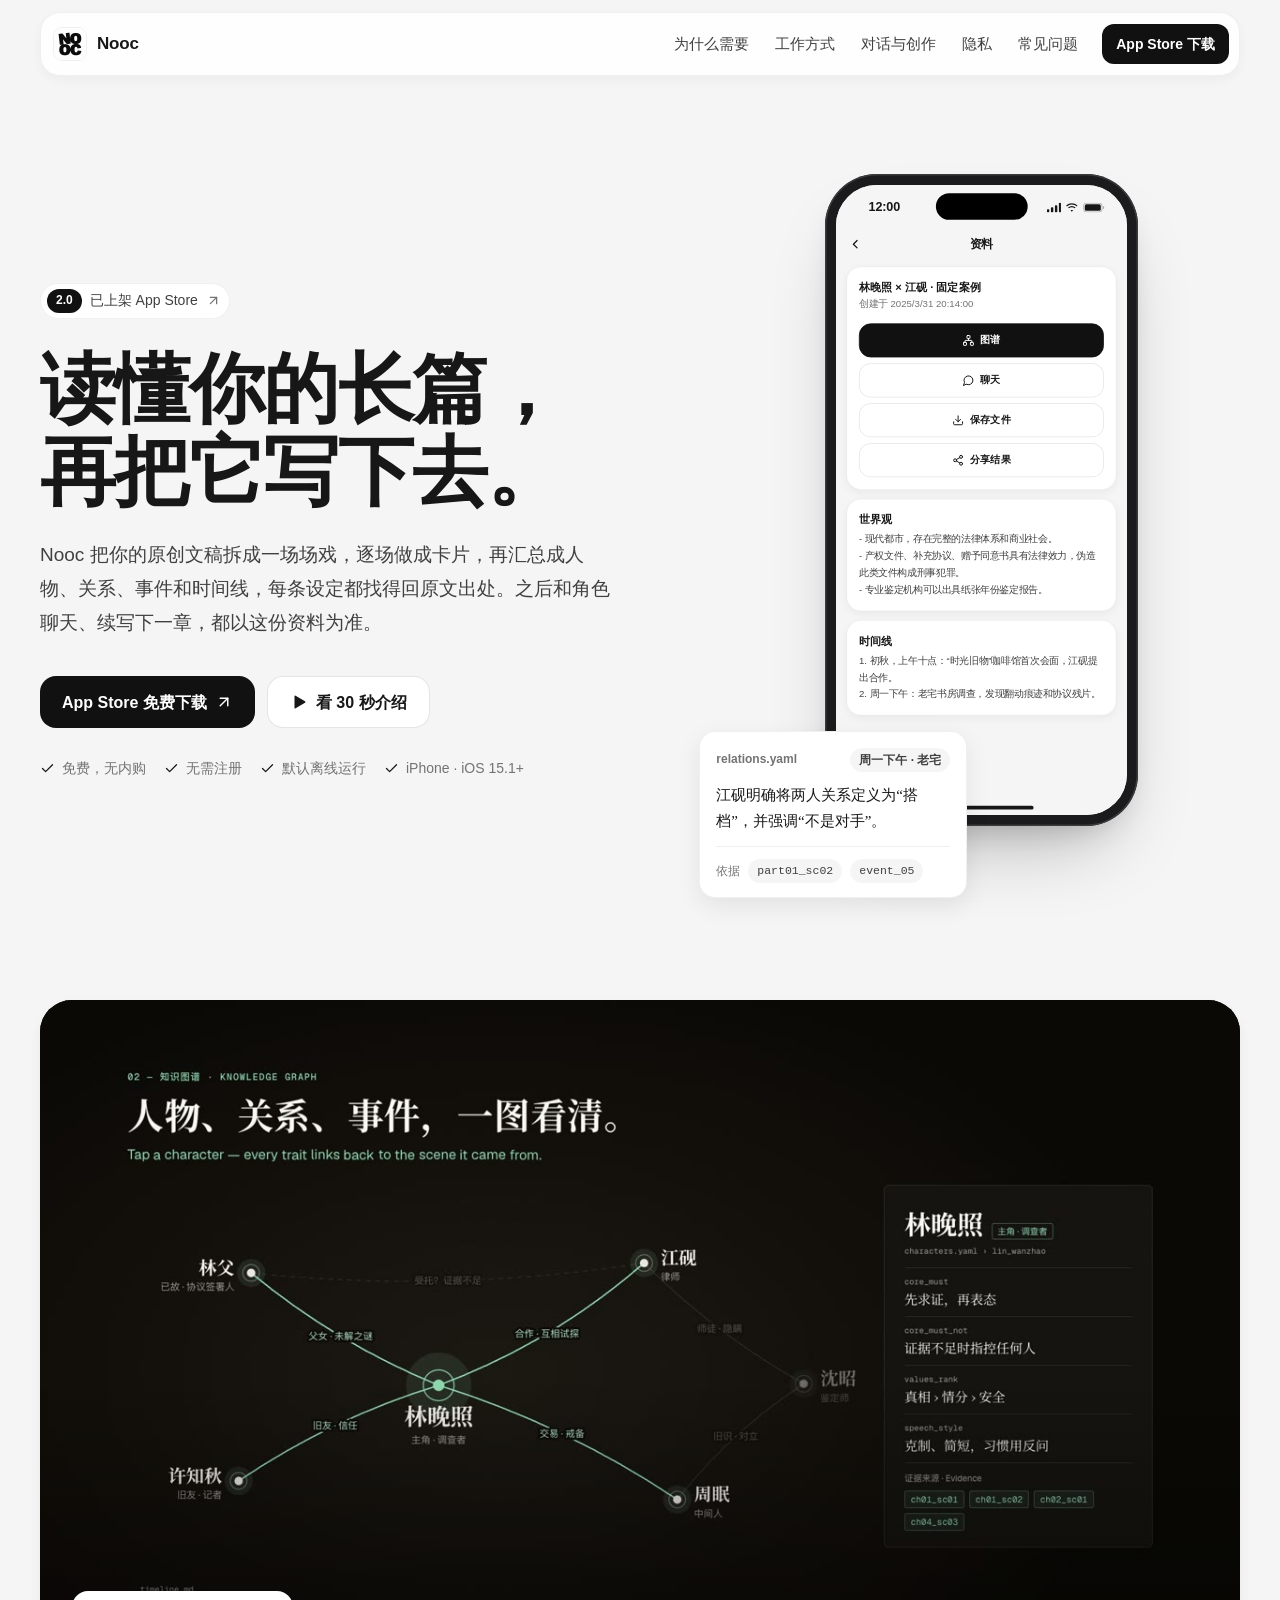
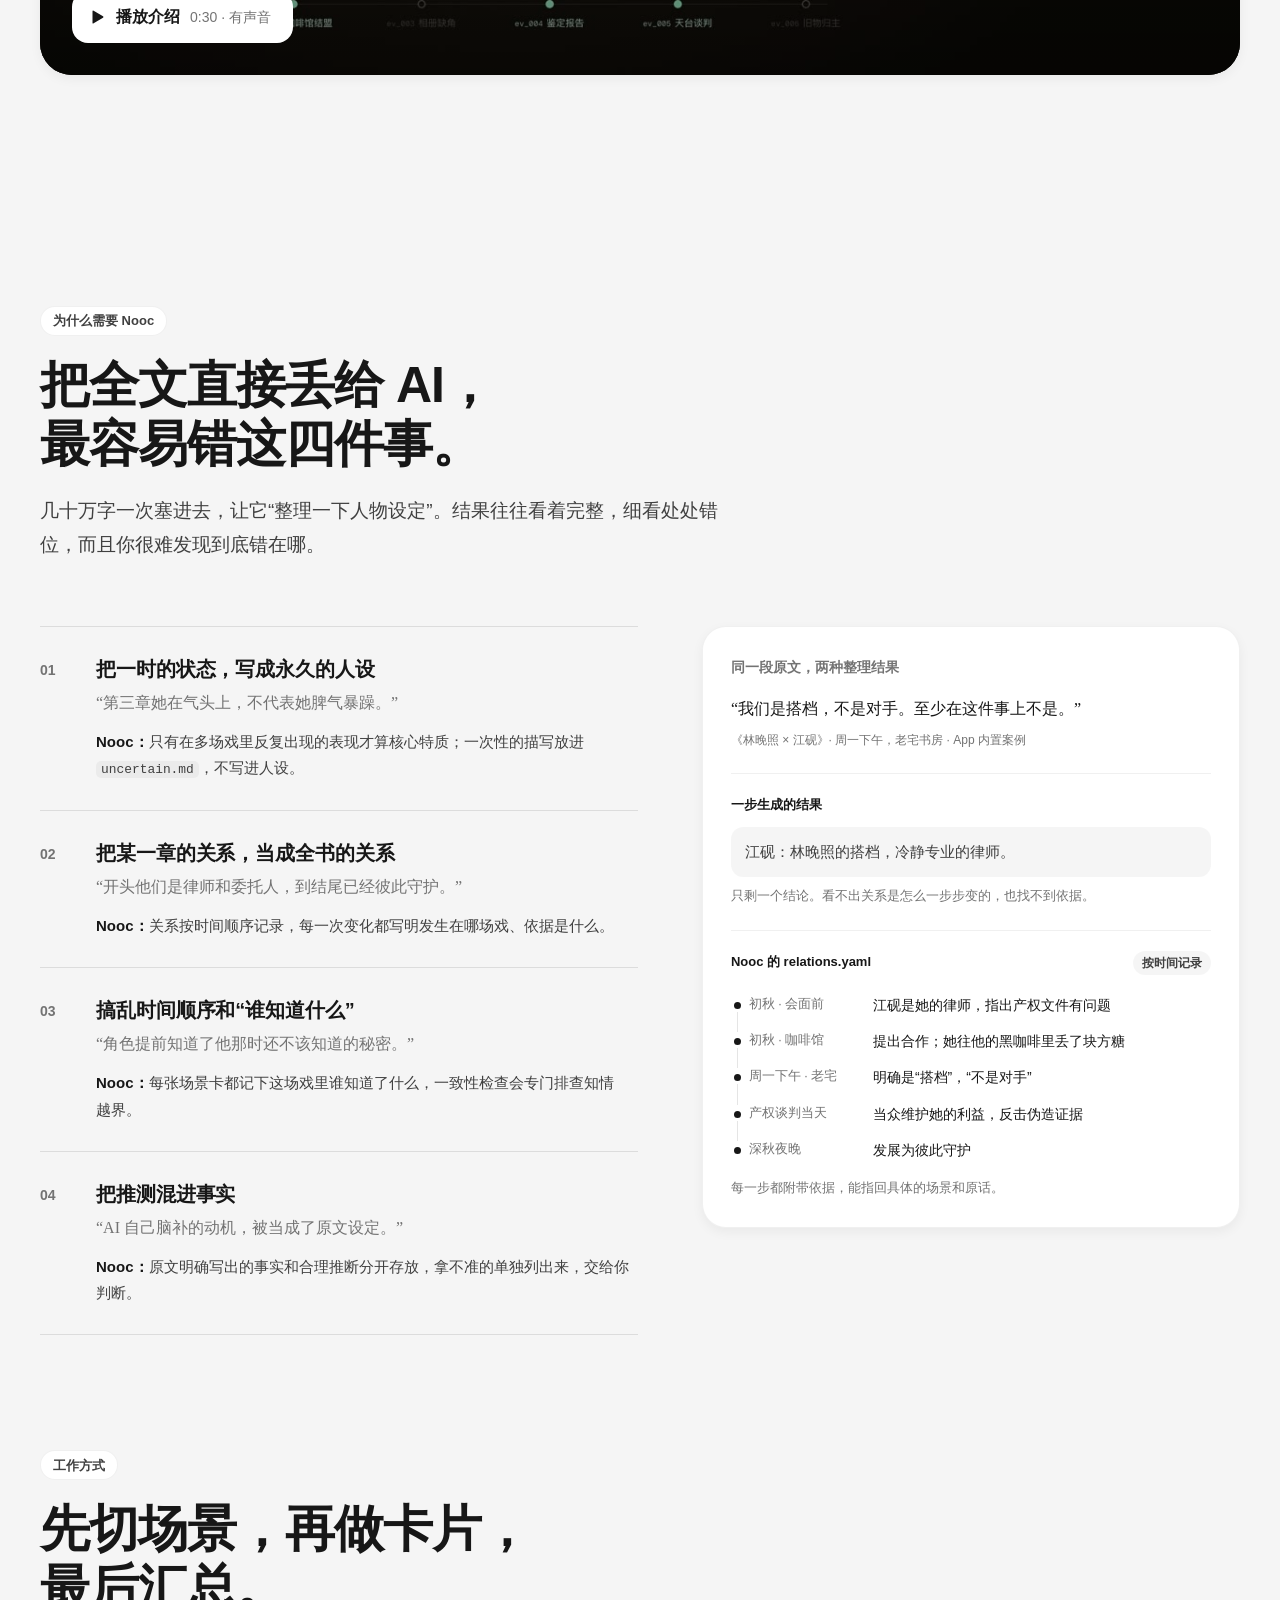
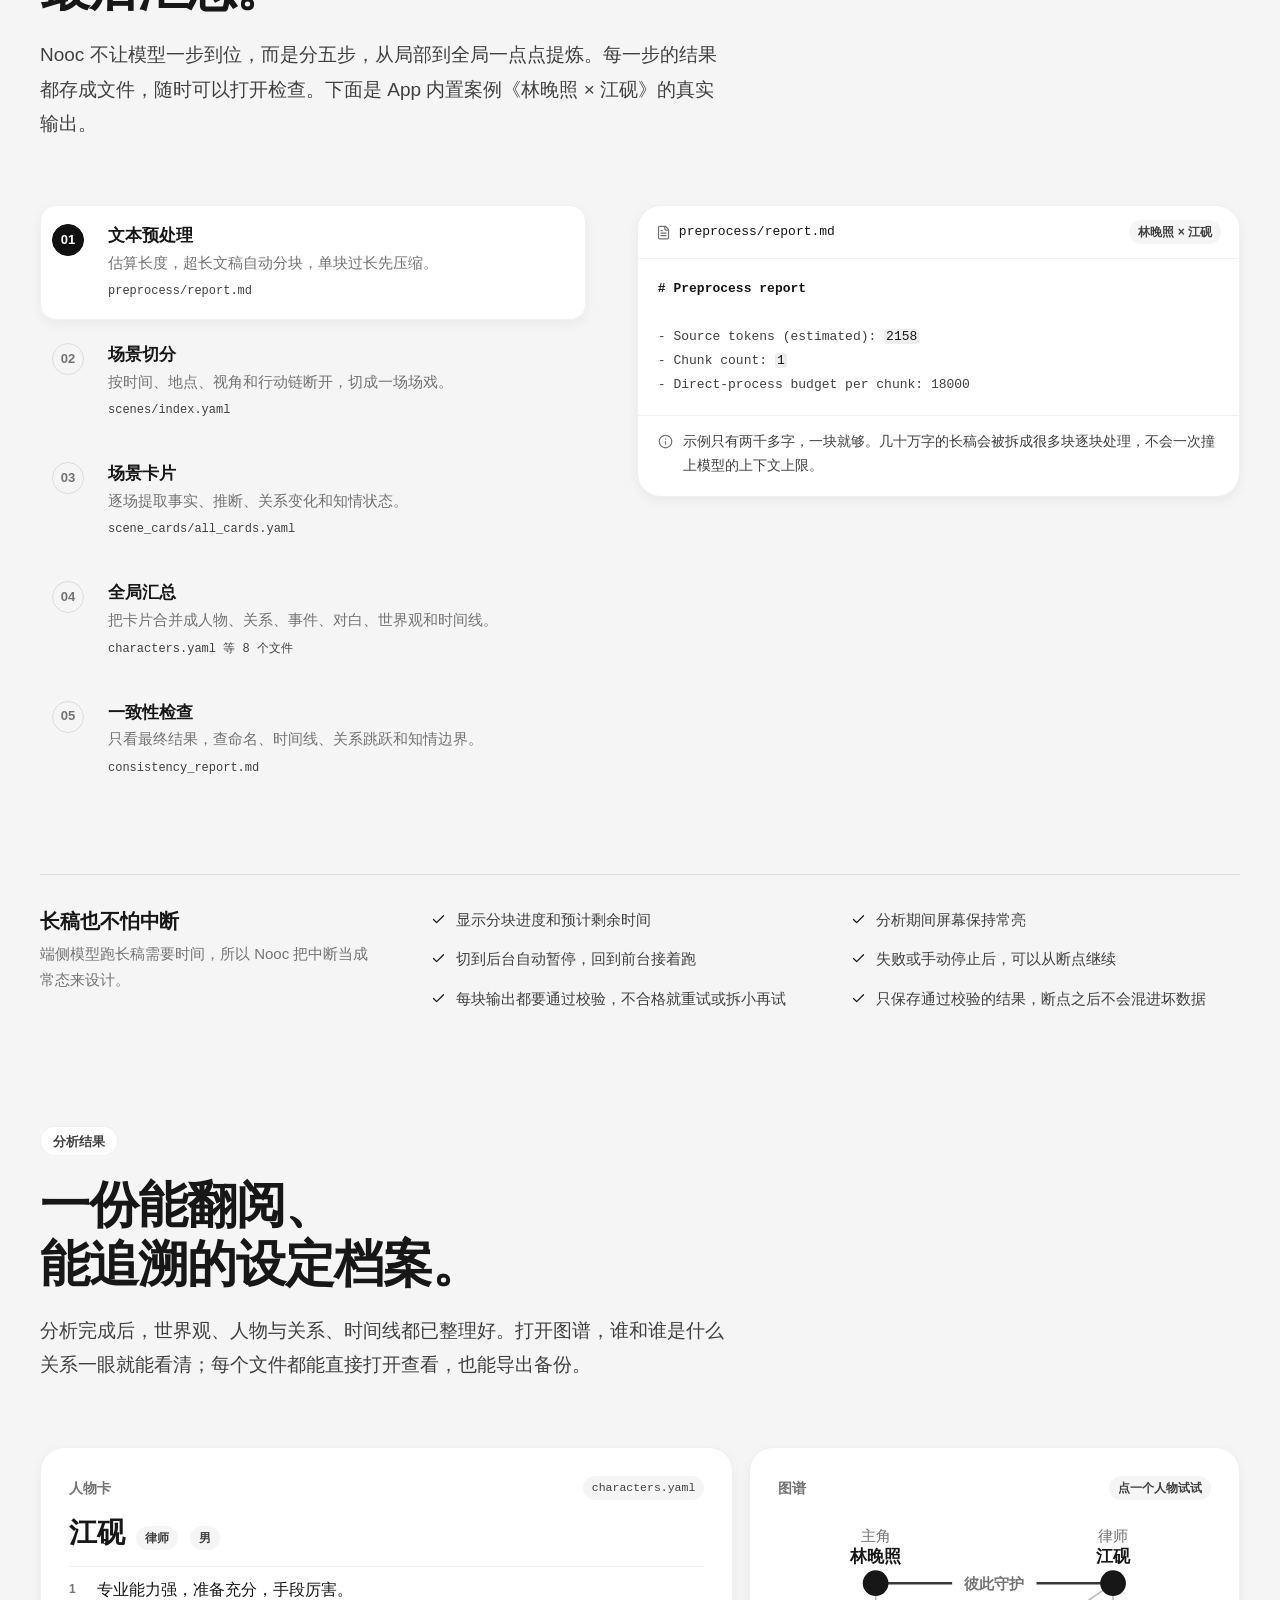
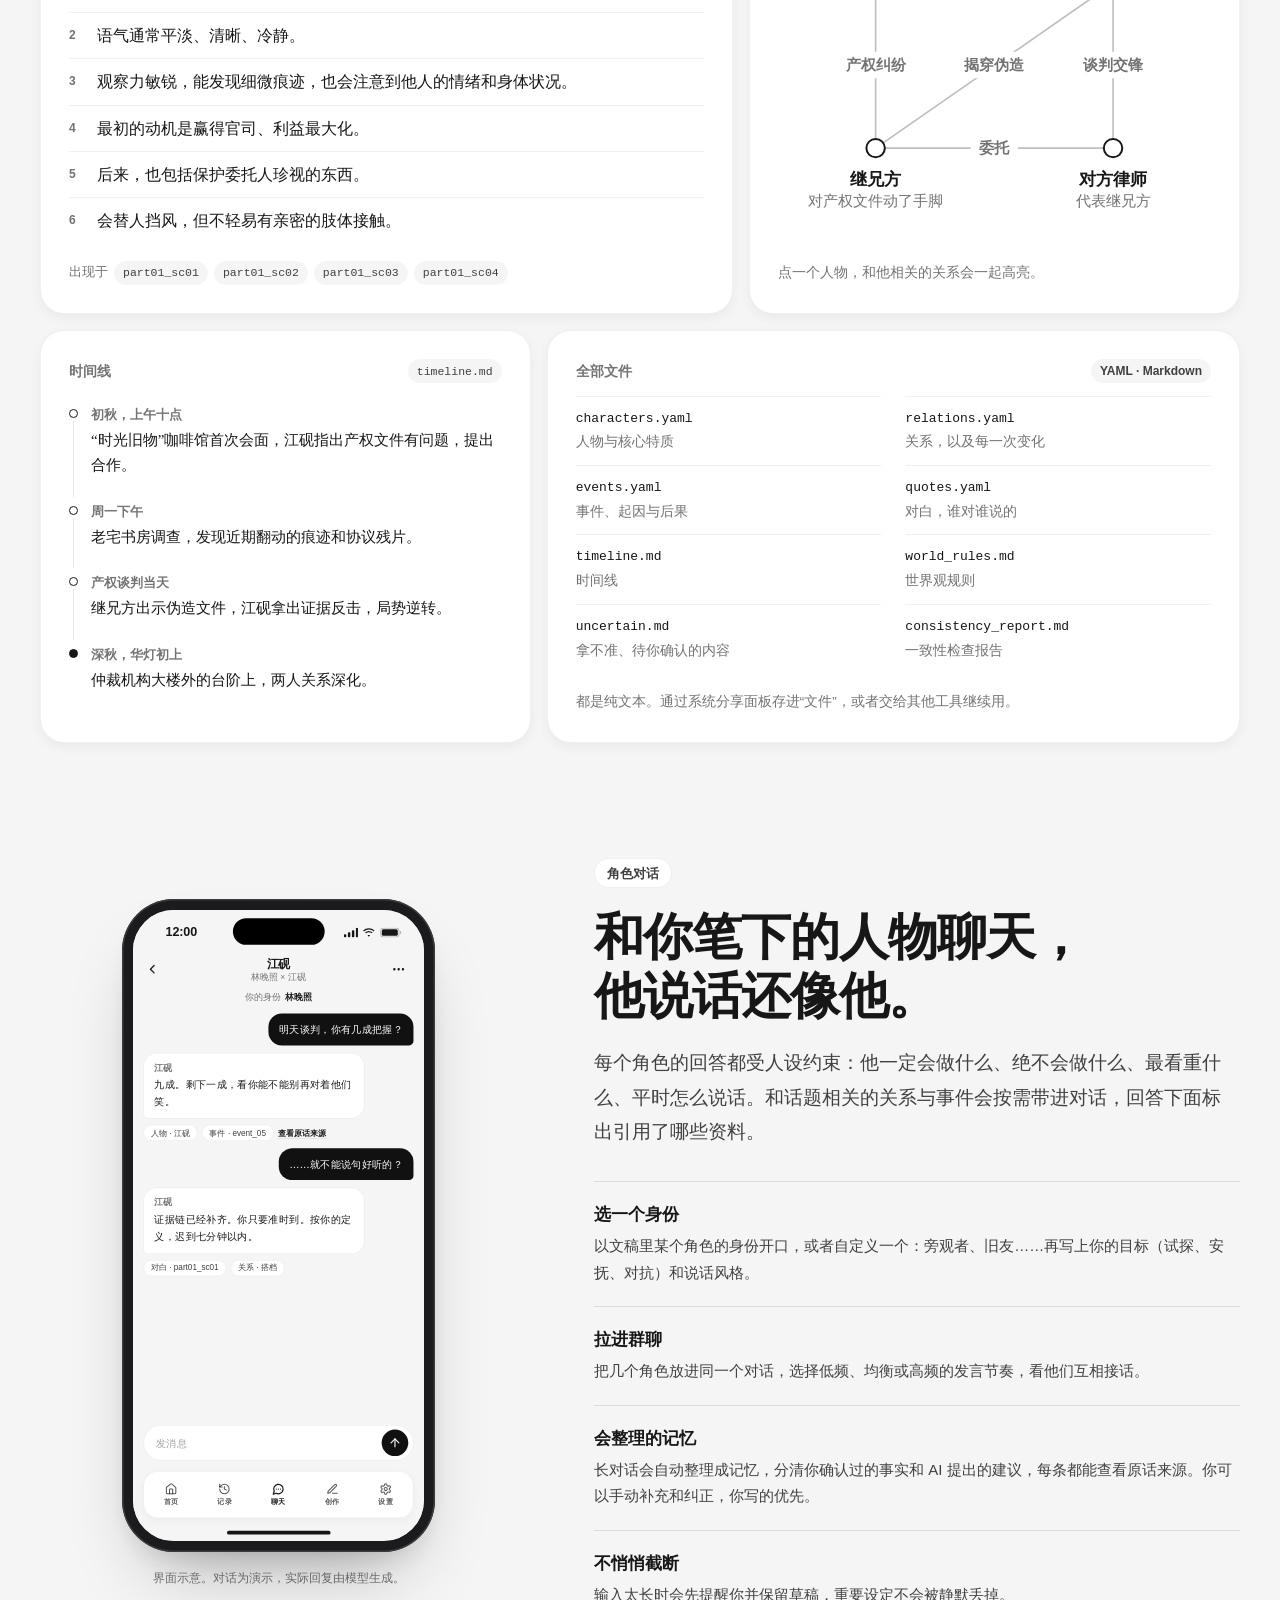
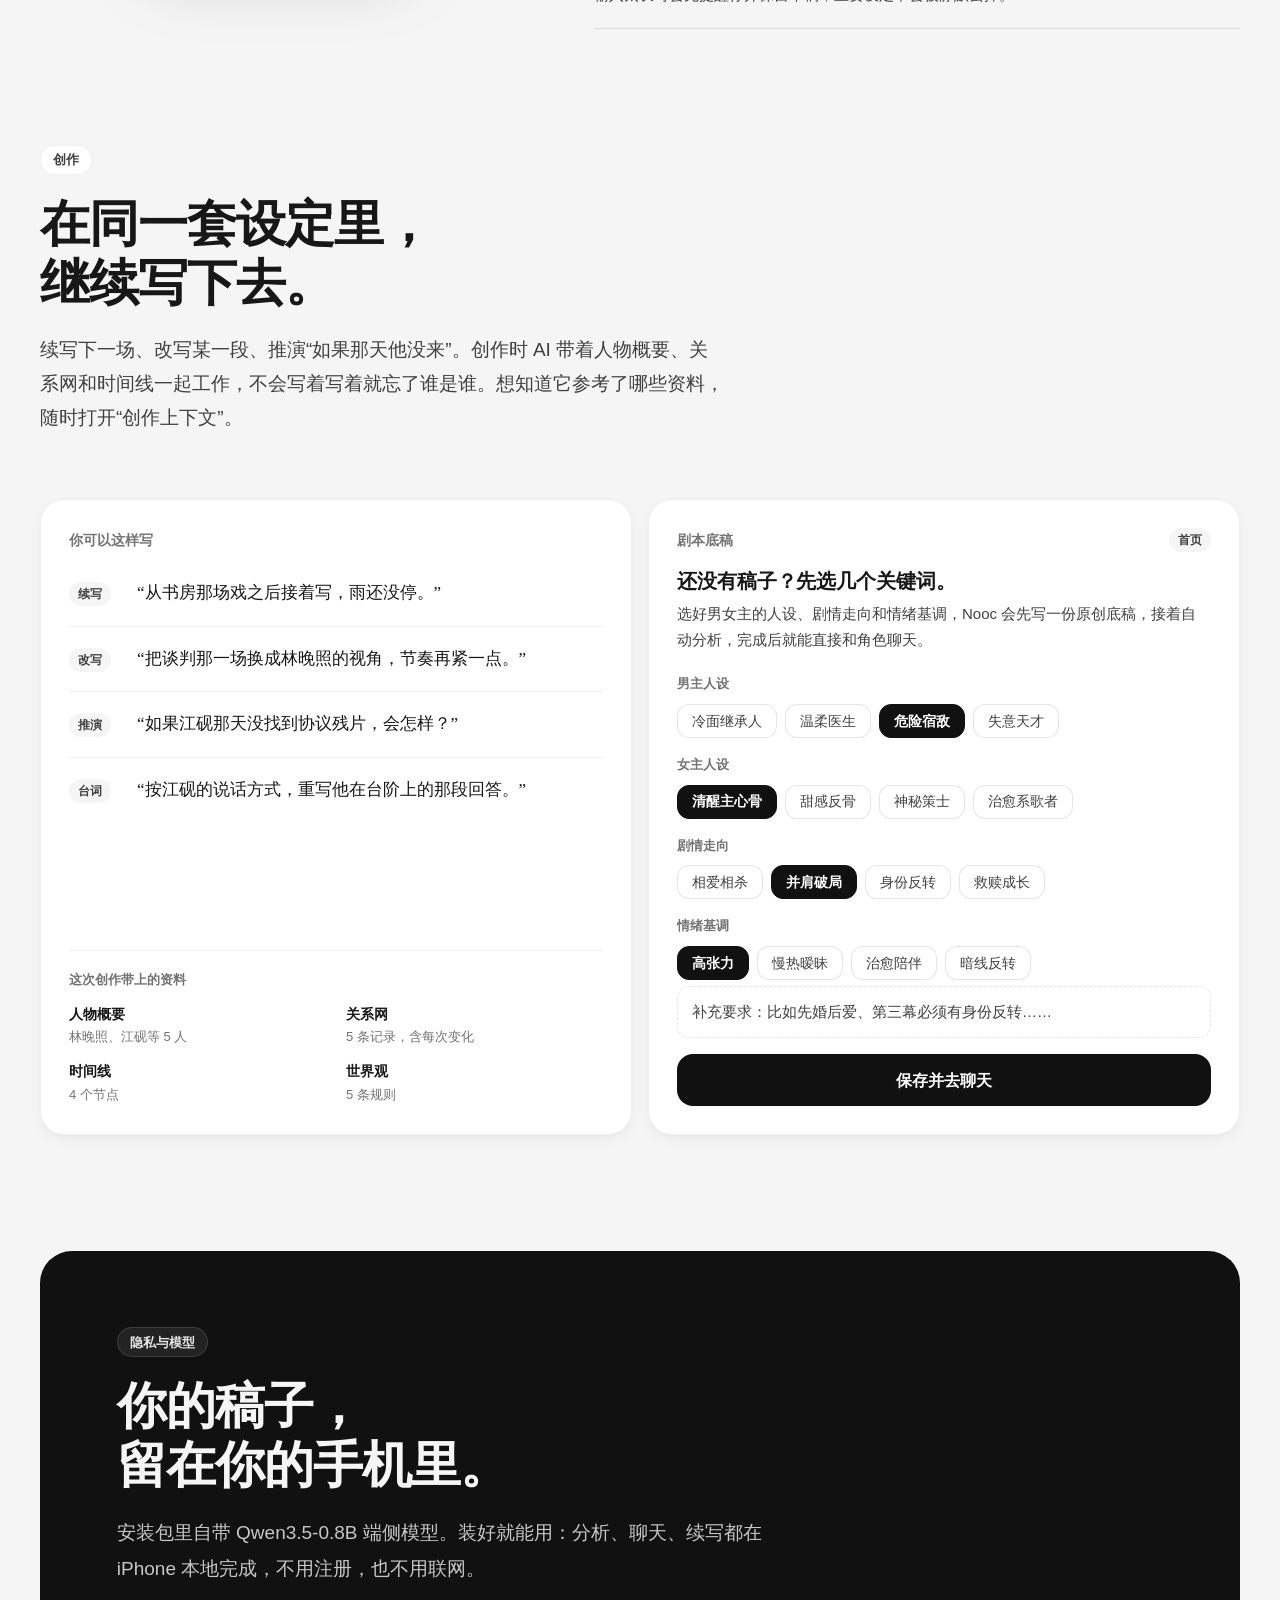
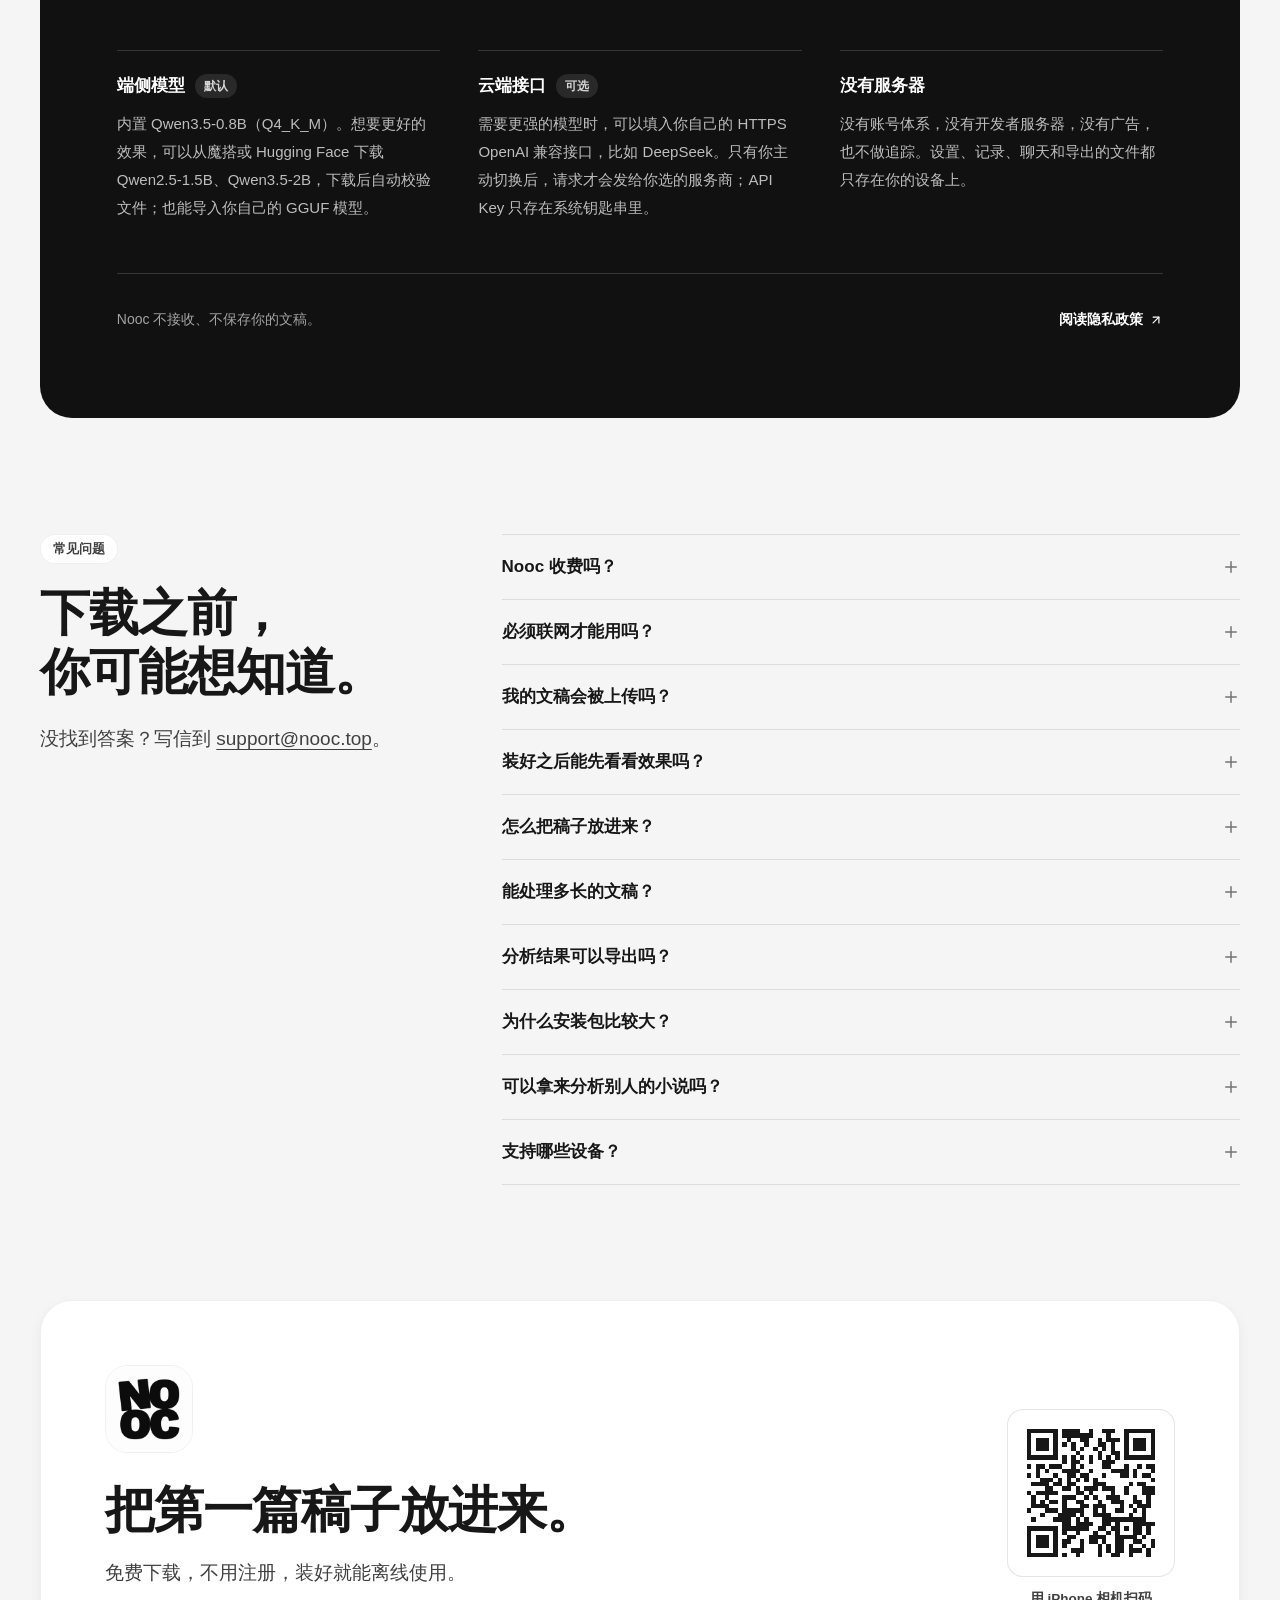
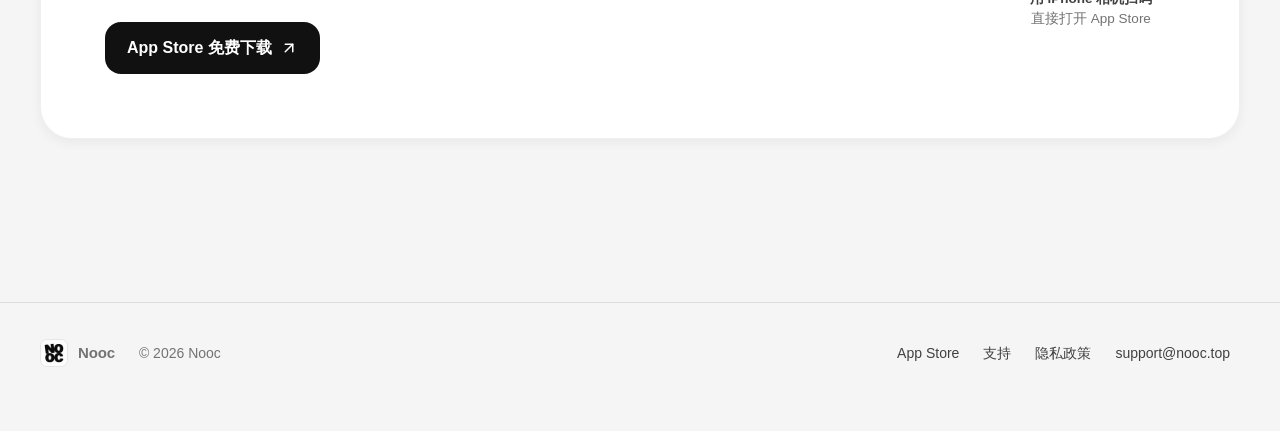
==== commit b2527f93: "Replace the web app export with the Nooc landing site The site now introduces the iPhone app instead" ====
--- a/index.html
+++ b/index.html
@@ -1 +1,799 @@
-<!DOCTYPE html><!--dENeqKmw9o0Gc0peZmDUo--><html lang="zh-CN" class="h-full"><head><meta charSet="utf-8"/><meta name="viewport" content="width=device-width, initial-scale=1"/><link rel="preload" href="/_next/static/media/4cf2300e9c8272f7-s.p.woff2" as="font" crossorigin="" type="font/woff2"/><link rel="preload" href="/_next/static/media/93f479601ee12b01-s.p.woff2" as="font" crossorigin="" type="font/woff2"/><link rel="stylesheet" href="/_next/static/css/1c74e3d5aca80b6b.css" data-precedence="next"/><link rel="preload" as="script" fetchPriority="low" href="/_next/static/chunks/webpack-fa4c8e5d359d8620.js"/><script src="/_next/static/chunks/6ee9f5d1-21ccf1713a250a03.js" async=""></script><script src="/_next/static/chunks/977-2bc62eb106395d11.js" async=""></script><script src="/_next/static/chunks/main-app-79000c99d2a57b4c.js" async=""></script><script src="/_next/static/chunks/716-8b6c239d56add41d.js" async=""></script><script src="/_next/static/chunks/817-f842809b5f938a4d.js" async=""></script><script src="/_next/static/chunks/70-e7ca396794c0b7fa.js" async=""></script><script src="/_next/static/chunks/app/layout-5922d78e8dd0cdb1.js" async=""></script><script src="/_next/static/chunks/803-2dedcd275641b66b.js" async=""></script><script src="/_next/static/chunks/87-598908c8fb53b4dd.js" async=""></script><script src="/_next/static/chunks/736-a1b0d1b3f11f9bca.js" async=""></script><script src="/_next/static/chunks/app/page-ed77ba5cbbb94791.js" async=""></script><meta name="next-size-adjust" content=""/><title>Nooc</title><meta name="description" content="移动优先的小说结构化分析与创作工作台"/><script src="/_next/static/chunks/polyfills-42372ed130431b0a.js" noModule=""></script></head><body class="__variable_188709 __variable_9a8899 min-h-dvh bg-background font-sans antialiased md:flex md:h-dvh md:overflow-hidden"><div hidden=""><!--$--><!--/$--></div><!--$!--><template data-dgst="BAILOUT_TO_CLIENT_SIDE_RENDERING"></template><!--/$--><section aria-label="Notifications alt+T" tabindex="-1" aria-live="polite" aria-relevant="additions text" aria-atomic="false"></section><script src="/_next/static/chunks/webpack-fa4c8e5d359d8620.js" id="_R_" async=""></script><script>(self.__next_f=self.__next_f||[]).push([0])</script><script>self.__next_f.push([1,"1:\"$Sreact.fragment\"\n2:\"$Sreact.suspense\"\n3:I[2766,[\"716\",\"static/chunks/716-8b6c239d56add41d.js\",\"817\",\"static/chunks/817-f842809b5f938a4d.js\",\"70\",\"static/chunks/70-e7ca396794c0b7fa.js\",\"177\",\"static/chunks/app/layout-5922d78e8dd0cdb1.js\"],\"AppShell\"]\n4:I[1409,[],\"\"]\n5:I[1813,[],\"\"]\n6:I[1407,[\"716\",\"static/chunks/716-8b6c239d56add41d.js\",\"817\",\"static/chunks/817-f842809b5f938a4d.js\",\"70\",\"static/chunks/70-e7ca396794c0b7fa.js\",\"177\",\"static/chunks/app/layout-5922d78e8dd0cdb1.js\"],\"Toaster\"]\n7:I[3688,[],\"ClientPageRoot\"]\n8:I[8101,[\"716\",\"static/chunks/716-8b6c239d56add41d.js\",\"817\",\"static/chunks/817-f842809b5f938a4d.js\",\"70\",\"static/chunks/70-e7ca396794c0b7fa.js\",\"803\",\"static/chunks/803-2dedcd275641b66b.js\",\"87\",\"static/chunks/87-598908c8fb53b4dd.js\",\"736\",\"static/chunks/736-a1b0d1b3f11f9bca.js\",\"974\",\"static/chunks/app/page-ed77ba5cbbb94791.js\"],\"default\"]\nb:I[3652,[],\"OutletBoundary\"]\nd:I[1293,[],\"AsyncMetadataOutlet\"]\nf:I[3652,[],\"ViewportBoundary\"]\n11:I[3652,[],\"MetadataBoundary\"]\n13:I[323,[],\"\"]\n:HL[\"/_next/static/media/4cf2300e9c8272f7-s.p.woff2\",\"font\",{\"crossOrigin\":\"\",\"type\":\"font/woff2\"}]\n:HL[\"/_next/static/media/93f479601ee12b01-s.p.woff2\",\"font\",{\"crossOrigin\":\"\",\"type\":\"font/woff2\"}]\n:HL[\"/_next/static/css/1c74e3d5aca80b6b.css\",\"style\"]\n"])</script><script>self.__next_f.push([1,"0:{\"P\":null,\"b\":\"dENeqKmw9o0Gc0peZmDUo\",\"p\":\"\",\"c\":[\"\",\"\"],\"i\":false,\"f\":[[[\"\",{\"children\":[\"__PAGE__\",{}]},\"$undefined\",\"$undefined\",true],[\"\",[\"$\",\"$1\",\"c\",{\"children\":[[[\"$\",\"link\",\"0\",{\"rel\":\"stylesheet\",\"href\":\"/_next/static/css/1c74e3d5aca80b6b.css\",\"precedence\":\"next\",\"crossOrigin\":\"$undefined\",\"nonce\":\"$undefined\"}]],[\"$\",\"html\",null,{\"lang\":\"zh-CN\",\"className\":\"h-full\",\"children\":[\"$\",\"body\",null,{\"className\":\"__variable_188709 __variable_9a8899 min-h-dvh bg-background font-sans antialiased md:flex md:h-dvh md:overflow-hidden\",\"children\":[[\"$\",\"$2\",null,{\"children\":[\"$\",\"$L3\",null,{\"children\":[\"$\",\"$L4\",null,{\"parallelRouterKey\":\"children\",\"error\":\"$undefined\",\"errorStyles\":\"$undefined\",\"errorScripts\":\"$undefined\",\"template\":[\"$\",\"$L5\",null,{}],\"templateStyles\":\"$undefined\",\"templateScripts\":\"$undefined\",\"notFound\":[[[\"$\",\"title\",null,{\"children\":\"404: This page could not be found.\"}],[\"$\",\"div\",null,{\"style\":{\"fontFamily\":\"system-ui,\\\"Segoe UI\\\",Roboto,Helvetica,Arial,sans-serif,\\\"Apple Color Emoji\\\",\\\"Segoe UI Emoji\\\"\",\"height\":\"100vh\",\"textAlign\":\"center\",\"display\":\"flex\",\"flexDirection\":\"column\",\"alignItems\":\"center\",\"justifyContent\":\"center\"},\"children\":[\"$\",\"div\",null,{\"children\":[[\"$\",\"style\",null,{\"dangerouslySetInnerHTML\":{\"__html\":\"body{color:#000;background:#fff;margin:0}.next-error-h1{border-right:1px solid rgba(0,0,0,.3)}@media (prefers-color-scheme:dark){body{color:#fff;background:#000}.next-error-h1{border-right:1px solid rgba(255,255,255,.3)}}\"}}],[\"$\",\"h1\",null,{\"className\":\"next-error-h1\",\"style\":{\"display\":\"inline-block\",\"margin\":\"0 20px 0 0\",\"padding\":\"0 23px 0 0\",\"fontSize\":24,\"fontWeight\":500,\"verticalAlign\":\"top\",\"lineHeight\":\"49px\"},\"children\":404}],[\"$\",\"div\",null,{\"style\":{\"display\":\"inline-block\"},\"children\":[\"$\",\"h2\",null,{\"style\":{\"fontSize\":14,\"fontWeight\":400,\"lineHeight\":\"49px\",\"margin\":0},\"children\":\"This page could not be found.\"}]}]]}]}]],[]],\"forbidden\":\"$undefined\",\"unauthorized\":\"$undefined\"}]}]}],[\"$\",\"$L6\",null,{}]]}]}]]}],{\"children\":[\"__PAGE__\",[\"$\",\"$1\",\"c\",{\"children\":[[\"$\",\"$L7\",null,{\"Component\":\"$8\",\"searchParams\":{},\"params\":{},\"promises\":[\"$@9\",\"$@a\"]}],null,[\"$\",\"$Lb\",null,{\"children\":[\"$Lc\",[\"$\",\"$Ld\",null,{\"promise\":\"$@e\"}]]}]]}],{},null,false]},null,false],[\"$\",\"$1\",\"h\",{\"children\":[null,[[\"$\",\"$Lf\",null,{\"children\":\"$L10\"}],[\"$\",\"meta\",null,{\"name\":\"next-size-adjust\",\"content\":\"\"}]],[\"$\",\"$L11\",null,{\"children\":[\"$\",\"div\",null,{\"hidden\":true,\"children\":[\"$\",\"$2\",null,{\"fallback\":null,\"children\":\"$L12\"}]}]}]]}],false]],\"m\":\"$undefined\",\"G\":[\"$13\",[]],\"s\":false,\"S\":true}\n"])</script><script>self.__next_f.push([1,"9:{}\na:\"$0:f:0:1:2:children:1:props:children:0:props:params\"\n"])</script><script>self.__next_f.push([1,"10:[[\"$\",\"meta\",\"0\",{\"charSet\":\"utf-8\"}],[\"$\",\"meta\",\"1\",{\"name\":\"viewport\",\"content\":\"width=device-width, initial-scale=1\"}]]\nc:null\n"])</script><script>self.__next_f.push([1,"e:{\"metadata\":[[\"$\",\"title\",\"0\",{\"children\":\"Nooc\"}],[\"$\",\"meta\",\"1\",{\"name\":\"description\",\"content\":\"移动优先的小说结构化分析与创作工作台\"}]],\"error\":null,\"digest\":\"$undefined\"}\n"])</script><script>self.__next_f.push([1,"12:\"$e:metadata\"\n"])</script></body></html>+<!doctype html>
+<html lang="zh-CN" class="no-js">
+<head>
+  <meta charset="utf-8">
+  <meta name="viewport" content="width=device-width, initial-scale=1, viewport-fit=cover">
+  <title>Nooc — 读懂你的长篇，再把它写下去</title>
+  <meta name="description" content="Nooc 把你的原创长篇拆成场景、做成卡片，再汇总成人物、关系、事件和时间线，每条设定都能追溯到原文。之后的角色对话和续写都以这份资料为准。默认在 iPhone 本地离线运行，免费下载。">
+  <meta name="apple-itunes-app" content="app-id=6761608226">
+  <meta name="theme-color" content="#f5f5f5">
+  <meta property="og:type" content="website">
+  <meta property="og:site_name" content="Nooc">
+  <meta property="og:title" content="Nooc — 读懂你的长篇，再把它写下去">
+  <meta property="og:description" content="把原创长篇整理成可追溯的人物、关系、事件和时间线，再和角色聊天、继续创作。iPhone 端侧离线运行，免费下载。">
+  <meta property="og:image" content="http://nooc.top/assets/og.jpg">
+  <meta property="og:locale" content="zh_CN">
+  <meta name="twitter:card" content="summary_large_image">
+  <link rel="icon" type="image/png" href="assets/favicon.png">
+  <link rel="apple-touch-icon" href="assets/apple-touch-icon.png">
+  <link rel="stylesheet" href="styles.css">
+  <script>document.documentElement.classList.replace("no-js", "js");</script>
+  <script src="main.js" defer></script>
+  <script type="application/ld+json">
+  {
+    "@context": "https://schema.org",
+    "@type": "SoftwareApplication",
+    "name": "Nooc",
+    "operatingSystem": "iOS 15.1 或更高版本",
+    "applicationCategory": "EntertainmentApplication",
+    "description": "原创长篇结构化分析与创作工具：场景切分、场景卡片、人物关系事件汇总、一致性检查，以及角色对话和续写。默认使用 iPhone 端侧模型离线运行。",
+    "downloadUrl": "https://apps.apple.com/app/id6761608226",
+    "offers": { "@type": "Offer", "price": "0", "priceCurrency": "CNY" }
+  }
+  </script>
+</head>
+<body>
+  <svg width="0" height="0" style="position:absolute" aria-hidden="true" focusable="false">
+    <!-- Lucide icons (ISC) — the same set the app uses -->
+    <symbol id="i-arrow-up-right" viewBox="0 0 24 24"><path d="M7 7h10v10"/><path d="M7 17 17 7"/></symbol>
+    <symbol id="i-play" viewBox="0 0 24 24"><path d="M6 4.5v15a1 1 0 0 0 1.5.86l12.5-7.5a1 1 0 0 0 0-1.72L7.5 3.64A1 1 0 0 0 6 4.5Z"/></symbol>
+    <symbol id="i-check" viewBox="0 0 24 24"><path d="M20 6 9 17l-5-5"/></symbol>
+    <symbol id="i-plus" viewBox="0 0 24 24"><path d="M5 12h14"/><path d="M12 5v14"/></symbol>
+    <symbol id="i-chevron-left" viewBox="0 0 24 24"><path d="m15 18-6-6 6-6"/></symbol>
+    <symbol id="i-ellipsis" viewBox="0 0 24 24"><circle cx="12" cy="12" r="1"/><circle cx="19" cy="12" r="1"/><circle cx="5" cy="12" r="1"/></symbol>
+    <symbol id="i-arrow-up" viewBox="0 0 24 24"><path d="m5 12 7-7 7 7"/><path d="M12 19V5"/></symbol>
+    <symbol id="i-file-text" viewBox="0 0 24 24"><path d="M15 2H6a2 2 0 0 0-2 2v16a2 2 0 0 0 2 2h12a2 2 0 0 0 2-2V7Z"/><path d="M14 2v4a2 2 0 0 0 2 2h4"/><path d="M10 9H8"/><path d="M16 13H8"/><path d="M16 17H8"/></symbol>
+    <symbol id="i-info" viewBox="0 0 24 24"><circle cx="12" cy="12" r="10"/><path d="M12 16v-4"/><path d="M12 8h.01"/></symbol>
+    <symbol id="i-network" viewBox="0 0 24 24"><rect x="16" y="16" width="6" height="6" rx="1"/><rect x="2" y="16" width="6" height="6" rx="1"/><rect x="9" y="2" width="6" height="6" rx="1"/><path d="M5 16v-3a1 1 0 0 1 1-1h12a1 1 0 0 1 1 1v3"/><path d="M12 12V8"/></symbol>
+    <symbol id="i-message-circle" viewBox="0 0 24 24"><path d="M7.9 20A9 9 0 1 0 4 16.1L2 22Z"/></symbol>
+    <symbol id="i-download" viewBox="0 0 24 24"><path d="M21 15v4a2 2 0 0 1-2 2H5a2 2 0 0 1-2-2v-4"/><path d="m7 10 5 5 5-5"/><path d="M12 15V3"/></symbol>
+    <symbol id="i-share" viewBox="0 0 24 24"><circle cx="18" cy="5" r="3"/><circle cx="6" cy="12" r="3"/><circle cx="18" cy="19" r="3"/><path d="m8.59 13.51 6.83 3.98"/><path d="m15.41 6.51-6.82 3.98"/></symbol>
+    <symbol id="i-house" viewBox="0 0 24 24"><path d="M15 21v-8a1 1 0 0 0-1-1h-4a1 1 0 0 0-1 1v8"/><path d="M3 10a2 2 0 0 1 .709-1.528l7-5.999a2 2 0 0 1 2.582 0l7 5.999A2 2 0 0 1 21 10v9a2 2 0 0 1-2 2H5a2 2 0 0 1-2-2z"/></symbol>
+    <symbol id="i-history" viewBox="0 0 24 24"><path d="M3 12a9 9 0 1 0 9-9 9.75 9.75 0 0 0-6.74 2.74L3 8"/><path d="M3 3v5h5"/><path d="M12 7v5l4 2"/></symbol>
+    <symbol id="i-message-more" viewBox="0 0 24 24"><path d="M7.9 20A9 9 0 1 0 4 16.1L2 22Z"/><path d="M8 12h.01"/><path d="M12 12h.01"/><path d="M16 12h.01"/></symbol>
+    <symbol id="i-pen-line" viewBox="0 0 24 24"><path d="M12 20h9"/><path d="M16.376 3.622a1 1 0 0 1 3.002 3.002L7.368 18.635a2 2 0 0 1-.855.506l-2.872.838a.5.5 0 0 1-.62-.62l.838-2.872a2 2 0 0 1 .506-.854z"/></symbol>
+    <symbol id="i-settings" viewBox="0 0 24 24"><path d="M12.22 2h-.44a2 2 0 0 0-2 2v.18a2 2 0 0 1-1 1.73l-.43.25a2 2 0 0 1-2 0l-.15-.08a2 2 0 0 0-2.73.73l-.22.38a2 2 0 0 0 .73 2.73l.15.1a2 2 0 0 1 1 1.72v.51a2 2 0 0 1-1 1.74l-.15.09a2 2 0 0 0-.73 2.73l.22.38a2 2 0 0 0 2.73.73l.15-.08a2 2 0 0 1 2 0l.43.25a2 2 0 0 1 1 1.73V20a2 2 0 0 0 2 2h.44a2 2 0 0 0 2-2v-.18a2 2 0 0 1 1-1.73l.43-.25a2 2 0 0 1 2 0l.15.08a2 2 0 0 0 2.73-.73l.22-.39a2 2 0 0 0-.73-2.73l-.15-.08a2 2 0 0 1-1-1.74v-.5a2 2 0 0 1 1-1.74l.15-.09a2 2 0 0 0 .73-2.73l-.22-.38a2 2 0 0 0-2.73-.73l-.15.08a2 2 0 0 1-2 0l-.43-.25a2 2 0 0 1-1-1.73V4a2 2 0 0 0-2-2z"/><circle cx="12" cy="12" r="3"/></symbol>
+  </svg>
+
+  <a class="skip-link" href="#main">跳到正文</a>
+
+  <header class="nav wrap">
+    <nav class="nav-bar" aria-label="主导航">
+      <a class="brand" href="#top" aria-label="Nooc 首页">
+        <img src="assets/icon-512.png" alt="" width="34" height="34">
+        <span>Nooc</span>
+      </a>
+      <div class="nav-links">
+        <a href="#why">为什么需要</a>
+        <a href="#how">工作方式</a>
+        <a href="#chat">对话与创作</a>
+        <a href="#privacy">隐私</a>
+        <a href="#faq">常见问题</a>
+      </div>
+      <a class="btn btn-primary btn-sm nav-cta" href="https://apps.apple.com/app/id6761608226" rel="noopener">
+        App Store 下载
+      </a>
+    </nav>
+  </header>
+
+  <main id="main">
+    <!-- ================= Hero ================= -->
+    <section class="hero" id="top" aria-labelledby="hero-title">
+      <div class="wrap hero-grid">
+        <div class="hero-copy">
+          <a class="release-pill" href="https://apps.apple.com/app/id6761608226" rel="noopener">
+            <b>2.0</b>已上架 App Store
+            <svg class="icon" aria-hidden="true"><use href="#i-arrow-up-right"/></svg>
+          </a>
+          <h1 class="display" id="hero-title">读懂你的长篇，<br>再把它写下去。</h1>
+          <p class="lead">Nooc 把你的原创文稿拆成一场场戏，逐场做成卡片，再汇总成人物、关系、事件和时间线，每条设定都找得回原文出处。之后和角色聊天、续写下一章，都以这份资料为准。</p>
+          <div class="cta-row">
+            <a class="btn btn-primary" href="https://apps.apple.com/app/id6761608226" rel="noopener">
+              App Store 免费下载
+              <svg class="icon" aria-hidden="true"><use href="#i-arrow-up-right"/></svg>
+            </a>
+            <a class="btn btn-secondary" href="#film">
+              <svg class="icon" aria-hidden="true" style="fill:currentColor;stroke:none"><use href="#i-play"/></svg>
+              看 30 秒介绍
+            </a>
+          </div>
+          <ul class="meta-row" aria-label="基本信息">
+            <li><svg class="icon" aria-hidden="true"><use href="#i-check"/></svg>免费，无内购</li>
+            <li><svg class="icon" aria-hidden="true"><use href="#i-check"/></svg>无需注册</li>
+            <li><svg class="icon" aria-hidden="true"><use href="#i-check"/></svg>默认离线运行</li>
+            <li><svg class="icon" aria-hidden="true"><use href="#i-check"/></svg>iPhone · iOS 15.1+</li>
+          </ul>
+        </div>
+
+        <div class="hero-visual">
+          <figure class="device" role="img" aria-label="Nooc 资料页示意：内置案例《林晚照 × 江砚》的分析结果，包含图谱、聊天、保存与分享入口，以及世界观和时间线摘要。">
+            <div class="device-viewport" aria-hidden="true">
+              <div class="device-screen">
+                <div class="ios-status">
+                  <span>12:00</span>
+                  <span class="ios-island"></span>
+                  <span class="ios-icons">
+                    <svg viewBox="0 0 18 12"><rect x="0" y="8" width="3" height="4" rx="1"/><rect x="5" y="5.5" width="3" height="6.5" rx="1"/><rect x="10" y="3" width="3" height="9" rx="1"/><rect x="15" y="0" width="3" height="12" rx="1"/></svg>
+                    <svg viewBox="0 0 16 12"><path d="M8 2.2c2.3 0 4.4.9 6 2.4l1.1-1.2A10.2 10.2 0 0 0 8 .5 10.2 10.2 0 0 0 .9 3.4L2 4.6a8.6 8.6 0 0 1 6-2.4Zm0 3.4c1.4 0 2.6.5 3.6 1.4l1.1-1.2A6.9 6.9 0 0 0 8 3.9a6.9 6.9 0 0 0-4.7 1.9l1.1 1.2c1-.9 2.2-1.4 3.6-1.4Zm0 3.3c-.6 0-1.2.2-1.6.6L8 11.3l1.6-1.8c-.4-.4-1-.6-1.6-.6Z"/></svg>
+                    <svg viewBox="0 0 27 12"><rect x=".5" y=".5" width="23" height="11" rx="3.2" fill="none" stroke="#171717" stroke-opacity=".35"/><rect x="2" y="2" width="20" height="8" rx="2"/><path d="M25 4v4c.8-.3 1.3-1.1 1.3-2S25.8 4.3 25 4Z" fill-opacity=".4"/></svg>
+                  </span>
+                </div>
+                <div class="app-header">
+                  <span class="back"><svg class="icon"><use href="#i-chevron-left"/></svg></span>
+                  <span class="title">资料</span>
+                  <span></span>
+                </div>
+                <div class="app-body">
+                  <div class="a-card">
+                    <h4>林晚照 × 江砚 · 固定案例</h4>
+                    <p class="a-sub">创建于 2025/3/31 20:14:00</p>
+                    <div class="a-actions">
+                      <span class="a-btn is-primary"><svg class="icon"><use href="#i-network"/></svg>图谱</span>
+                      <span class="a-btn"><svg class="icon"><use href="#i-message-circle"/></svg>聊天</span>
+                      <span class="a-btn"><svg class="icon"><use href="#i-download"/></svg>保存文件</span>
+                      <span class="a-btn"><svg class="icon"><use href="#i-share"/></svg>分享结果</span>
+                    </div>
+                  </div>
+                  <div class="a-card">
+                    <h4>世界观</h4>
+                    <ul>
+                      <li>- 现代都市，存在完整的法律体系和商业社会。</li>
+                      <li>- 产权文件、补充协议、赠予同意书具有法律效力，伪造此类文件构成刑事犯罪。</li>
+                      <li>- 专业鉴定机构可以出具纸张年份鉴定报告。</li>
+                    </ul>
+                  </div>
+                  <div class="a-card">
+                    <h4>时间线</h4>
+                    <ul>
+                      <li>1. 初秋，上午十点：“时光旧物”咖啡馆首次会面，江砚提出合作。</li>
+                      <li>2. 周一下午：老宅书房调查，发现翻动痕迹和协议残片。</li>
+                    </ul>
+                  </div>
+                </div>
+                <span class="ios-home"></span>
+              </div>
+            </div>
+          </figure>
+
+          <aside class="evidence-card" aria-label="追溯示例">
+            <div class="ev-label">
+              <span>relations.yaml</span>
+              <span class="tag">周一下午 · 老宅</span>
+            </div>
+            <blockquote>江砚明确将两人关系定义为“搭档”，并强调“不是对手”。</blockquote>
+            <div class="ev-foot">
+              <span>依据</span>
+              <span class="tag tag-mono">part01_sc02</span>
+              <span class="tag tag-mono">event_05</span>
+            </div>
+          </aside>
+        </div>
+      </div>
+    </section>
+
+    <!-- ================= Film ================= -->
+    <section class="film" id="film" aria-label="30 秒介绍视频">
+      <div class="wrap">
+        <div class="film-frame">
+          <video controls preload="none" playsinline poster="assets/promo-poster.jpg" aria-label="Nooc 30 秒介绍视频，有背景音乐">
+            <source src="assets/nooc-promo.mp4" type="video/mp4">
+          </video>
+          <button class="film-play" type="button" aria-label="播放 30 秒介绍视频">
+            <span>
+              <svg class="icon" aria-hidden="true"><use href="#i-play"/></svg>
+              播放介绍 <small>0:30 · 有声音</small>
+            </span>
+          </button>
+        </div>
+      </div>
+    </section>
+
+    <!-- ================= Why ================= -->
+    <section class="section" id="why" aria-labelledby="why-title">
+      <div class="wrap">
+        <header class="section-head">
+          <span class="chip">为什么需要 Nooc</span>
+          <h2 class="h2" id="why-title">把全文直接丢给 AI，<br>最容易错这四件事。</h2>
+          <p class="lead">几十万字一次塞进去，让它“整理一下人物设定”。结果往往看着完整，细看处处错位，而且你很难发现到底错在哪。</p>
+        </header>
+
+        <div class="why-grid">
+          <ol class="pitfalls">
+            <li>
+              <span class="pit-no">01</span>
+              <div>
+                <h3 class="h3">把一时的状态，写成永久的人设</h3>
+                <p class="pit-eg">“第三章她在气头上，不代表她脾气暴躁。”</p>
+                <p class="pit-fix"><strong>Nooc：</strong>只有在多场戏里反复出现的表现才算核心特质；一次性的描写放进 <code>uncertain.md</code>，不写进人设。</p>
+              </div>
+            </li>
+            <li>
+              <span class="pit-no">02</span>
+              <div>
+                <h3 class="h3">把某一章的关系，当成全书的关系</h3>
+                <p class="pit-eg">“开头他们是律师和委托人，到结尾已经彼此守护。”</p>
+                <p class="pit-fix"><strong>Nooc：</strong>关系按时间顺序记录，每一次变化都写明发生在哪场戏、依据是什么。</p>
+              </div>
+            </li>
+            <li>
+              <span class="pit-no">03</span>
+              <div>
+                <h3 class="h3">搞乱时间顺序和“谁知道什么”</h3>
+                <p class="pit-eg">“角色提前知道了他那时还不该知道的秘密。”</p>
+                <p class="pit-fix"><strong>Nooc：</strong>每张场景卡都记下这场戏里谁知道了什么，一致性检查会专门排查知情越界。</p>
+              </div>
+            </li>
+            <li>
+              <span class="pit-no">04</span>
+              <div>
+                <h3 class="h3">把推测混进事实</h3>
+                <p class="pit-eg">“AI 自己脑补的动机，被当成了原文设定。”</p>
+                <p class="pit-fix"><strong>Nooc：</strong>原文明确写出的事实和合理推断分开存放，拿不准的单独列出来，交给你判断。</p>
+              </div>
+            </li>
+          </ol>
+
+          <aside class="compare" aria-labelledby="compare-title">
+            <p class="compare-title" id="compare-title">同一段原文，两种整理结果</p>
+            <blockquote class="compare-source">
+              “我们是搭档，不是对手。至少在这件事上不是。”
+              <cite>《林晚照 × 江砚》· 周一下午，老宅书房 · App 内置案例</cite>
+            </blockquote>
+
+            <div class="compare-block">
+              <p class="compare-label">一步生成的结果</p>
+              <p class="compare-naive">江砚：林晚照的搭档，冷静专业的律师。</p>
+              <p class="compare-note">只剩一个结论。看不出关系是怎么一步步变的，也找不到依据。</p>
+            </div>
+
+            <div class="compare-block">
+              <p class="compare-label">
+                <span>Nooc 的 relations.yaml</span>
+                <span class="tag">按时间记录</span>
+              </p>
+              <ol class="rel-steps">
+                <li><span class="when">初秋 · 会面前</span><span>江砚是她的律师，指出产权文件有问题</span></li>
+                <li><span class="when">初秋 · 咖啡馆</span><span>提出合作；她往他的黑咖啡里丢了块方糖</span></li>
+                <li><span class="when">周一下午 · 老宅</span><span>明确是“搭档”，“不是对手”</span></li>
+                <li><span class="when">产权谈判当天</span><span>当众维护她的利益，反击伪造证据</span></li>
+                <li><span class="when">深秋夜晚</span><span>发展为彼此守护</span></li>
+              </ol>
+              <p class="compare-note">每一步都附带依据，能指回具体的场景和原话。</p>
+            </div>
+          </aside>
+        </div>
+      </div>
+    </section>
+
+    <!-- ================= How ================= -->
+    <section class="section" id="how" aria-labelledby="how-title">
+      <div class="wrap">
+        <header class="section-head">
+          <span class="chip">工作方式</span>
+          <h2 class="h2" id="how-title">先切场景，再做卡片，<br>最后汇总。</h2>
+          <p class="lead">Nooc 不让模型一步到位，而是分五步，从局部到全局一点点提炼。每一步的结果都存成文件，随时可以打开检查。下面是 App 内置案例《林晚照 × 江砚》的真实输出。</p>
+        </header>
+
+        <div class="pipeline">
+          <div class="steps" role="tablist" aria-label="分析步骤" aria-orientation="vertical">
+            <button class="step" type="button" role="tab" id="tab-1" aria-controls="panel-1" aria-selected="true">
+              <span class="step-no">01</span>
+              <span class="step-name">文本预处理</span>
+              <span class="step-desc">估算长度，超长文稿自动分块，单块过长先压缩。</span>
+              <code class="step-file">preprocess/report.md</code>
+            </button>
+            <button class="step" type="button" role="tab" id="tab-2" aria-controls="panel-2" aria-selected="false">
+              <span class="step-no">02</span>
+              <span class="step-name">场景切分</span>
+              <span class="step-desc">按时间、地点、视角和行动链断开，切成一场场戏。</span>
+              <code class="step-file">scenes/index.yaml</code>
+            </button>
+            <button class="step" type="button" role="tab" id="tab-3" aria-controls="panel-3" aria-selected="false">
+              <span class="step-no">03</span>
+              <span class="step-name">场景卡片</span>
+              <span class="step-desc">逐场提取事实、推断、关系变化和知情状态。</span>
+              <code class="step-file">scene_cards/all_cards.yaml</code>
+            </button>
+            <button class="step" type="button" role="tab" id="tab-4" aria-controls="panel-4" aria-selected="false">
+              <span class="step-no">04</span>
+              <span class="step-name">全局汇总</span>
+              <span class="step-desc">把卡片合并成人物、关系、事件、对白、世界观和时间线。</span>
+              <code class="step-file">characters.yaml 等 8 个文件</code>
+            </button>
+            <button class="step" type="button" role="tab" id="tab-5" aria-controls="panel-5" aria-selected="false">
+              <span class="step-no">05</span>
+              <span class="step-name">一致性检查</span>
+              <span class="step-desc">只看最终结果，查命名、时间线、关系跳跃和知情边界。</span>
+              <code class="step-file">consistency_report.md</code>
+            </button>
+          </div>
+
+          <div class="file-card">
+            <section class="panel" id="panel-1" role="tabpanel" aria-labelledby="tab-1" tabindex="0">
+              <div class="file-head">
+                <span class="file-name"><svg class="icon" aria-hidden="true"><use href="#i-file-text"/></svg>preprocess/report.md</span>
+                <span class="tag">林晚照 × 江砚</span>
+              </div>
+              <p class="panel-desc">估算长度，超长文稿自动分块，单块过长先压缩。</p>
+<pre><span class="h"># Preprocess report</span>
+
+- Source tokens (estimated): <mark>2158</mark>
+- Chunk count: <mark>1</mark>
+- Direct-process budget per chunk: 18000</pre>
+              <p class="panel-note"><svg class="icon" aria-hidden="true"><use href="#i-info"/></svg><span>示例只有两千多字，一块就够。几十万字的长稿会被拆成很多块逐块处理，不会一次撞上模型的上下文上限。</span></p>
+            </section>
+
+            <section class="panel" id="panel-2" role="tabpanel" aria-labelledby="tab-2" tabindex="0">
+              <div class="file-head">
+                <span class="file-name"><svg class="icon" aria-hidden="true"><use href="#i-file-text"/></svg>scenes/index.yaml</span>
+                <span class="tag">4 场戏中的第 2 场</span>
+              </div>
+              <p class="panel-desc">按时间、地点、视角和行动链断开，切成一场场戏。</p>
+<pre>- <span class="k">scene_id:</span> part01_sc02
+  <span class="k">location:</span> 老宅书房
+  <span class="k">time:</span> 周一下午，天色阴沉酝酿秋雨
+  <span class="k">pov:</span> 林晚照
+  <span class="k">characters:</span> ["林晚照", "江砚"]
+  <span class="k">summary:</span> 林晚照和江砚在老宅书房调查。江砚发现书柜上有新鲜刮痕，并出示从继兄助理碎纸机找到的早期补充协议残片……
+  <span class="k">source_span:</span> <mark>"周一下午，老宅书房...至少在这件事上不是。"</mark></pre>
+              <p class="panel-note"><svg class="icon" aria-hidden="true"><use href="#i-info"/></svg><span>每场戏都记下时间、地点、视角、在场人物，以及它在原文里的起止位置。</span></p>
+            </section>
+
+            <section class="panel" id="panel-3" role="tabpanel" aria-labelledby="tab-3" tabindex="0">
+              <div class="file-head">
+                <span class="file-name"><svg class="icon" aria-hidden="true"><use href="#i-file-text"/></svg>scene_cards/all_cards.yaml</span>
+                <span class="tag">节选</span>
+              </div>
+              <p class="panel-desc">逐场提取事实、推断、关系变化和知情状态。</p>
+<pre><span class="k">scene_id:</span> part01_sc01
+<span class="k">location:</span> "时光旧物"咖啡馆
+<mark>explicit_facts:</mark>
+  - 江砚说林晚照迟到七分钟。
+  - 江砚提出合作，条件是事情彻底解决前，林晚照一切行动听他的安排。
+  - 林晚照拿起方糖丢进江砚的黑咖啡里。
+<mark>soft_inferences:</mark>
+  - 林晚照通过加方糖的举动强调合作的平等性。
+  - 江砚接受方糖并喝下咖啡，可能意味着他默许了某种平等的互动姿态。
+<span class="k">relation_changes:</span>
+  - 江砚从指出问题的律师，转变为提出合作的搭档。
+<span class="k">knowledge_state:</span>
+  - 林晚照得知继兄对父亲老书房产权文件做了手脚。</pre>
+              <p class="panel-note"><svg class="icon" aria-hidden="true"><use href="#i-info"/></svg><span>原文明确写了的进 explicit_facts，读出来的进 soft_inferences，两者不会混在一起。</span></p>
+            </section>
+
+            <section class="panel" id="panel-4" role="tabpanel" aria-labelledby="tab-4" tabindex="0">
+              <div class="file-head">
+                <span class="file-name"><svg class="icon" aria-hidden="true"><use href="#i-file-text"/></svg>characters.yaml</span>
+                <span class="tag">节选</span>
+              </div>
+              <p class="panel-desc">把卡片合并成人物、关系、事件、对白、世界观和时间线。</p>
+<pre><span class="h">江砚:</span>
+  - <span class="k">职业:</span> 律师
+  - <span class="k">核心特质:</span>
+    - 专业能力强，准备充分，手段厉害。
+    - 语气通常平淡、清晰、冷静。
+    - 观察力敏锐（能发现细微痕迹，注意到他人情绪和身体状况）。
+    - <mark>最初</mark>动机是赢得官司和利益最大化。
+    - <mark>后期</mark>动机可包含保护委托人珍视之物。
+    - 行动上会提供保护（挡风），但不轻易进行亲密肢体接触。</pre>
+              <p class="panel-note"><svg class="icon" aria-hidden="true"><use href="#i-info"/></svg><span>“最初”和“后期”的动机分开记：人物会变，汇总时不会被压成一句话。去重与合并由程序完成，同样的卡片总能得到同样的结果。</span></p>
+            </section>
+
+            <section class="panel" id="panel-5" role="tabpanel" aria-labelledby="tab-5" tabindex="0">
+              <div class="file-head">
+                <span class="file-name"><svg class="icon" aria-hidden="true"><use href="#i-file-text"/></svg>consistency_report.md</span>
+                <span class="tag">节选</span>
+              </div>
+              <p class="panel-desc">只看最终结果，查命名、时间线、关系跳跃和知情边界。</p>
+<pre><span class="h">## 7. 证据充分性</span>
+<mark>检查结果：部分项目需要调整。</mark>
+
+- events.yaml 中 event_02 的 description 为：“林晚照往江砚的黑咖啡里加了一块方糖，以强调合作的平等性。”
+  此处的“以强调合作的平等性”是动机推断，应移至 uncertain.md。
+
+<span class="k">建议修改：</span>仅保留可观察行为——“林晚照往江砚的黑咖啡里加了一块方糖。”</pre>
+              <p class="panel-note"><svg class="icon" aria-hidden="true"><use href="#i-info"/></svg><span>报告覆盖命名、时间线、关系变化、知情边界、引语归属和证据充分性。发现问题会写明位置和改法，不会悄悄放过。</span></p>
+            </section>
+          </div>
+        </div>
+
+        <div class="resilience">
+          <div>
+            <h3 class="h3">长稿也不怕中断</h3>
+            <p class="muted" style="margin-top:6px;font-size:15px">端侧模型跑长稿需要时间，所以 Nooc 把中断当成常态来设计。</p>
+          </div>
+          <ul>
+            <li><svg class="icon" aria-hidden="true"><use href="#i-check"/></svg><span>显示分块进度和预计剩余时间</span></li>
+            <li><svg class="icon" aria-hidden="true"><use href="#i-check"/></svg><span>分析期间屏幕保持常亮</span></li>
+            <li><svg class="icon" aria-hidden="true"><use href="#i-check"/></svg><span>切到后台自动暂停，回到前台接着跑</span></li>
+            <li><svg class="icon" aria-hidden="true"><use href="#i-check"/></svg><span>失败或手动停止后，可以从断点继续</span></li>
+            <li><svg class="icon" aria-hidden="true"><use href="#i-check"/></svg><span>每块输出都要通过校验，不合格就重试或拆小再试</span></li>
+            <li><svg class="icon" aria-hidden="true"><use href="#i-check"/></svg><span>只保存通过校验的结果，断点之后不会混进坏数据</span></li>
+          </ul>
+        </div>
+      </div>
+    </section>
+
+    <!-- ================= Results ================= -->
+    <section class="section" id="results" aria-labelledby="results-title">
+      <div class="wrap">
+        <header class="section-head">
+          <span class="chip">分析结果</span>
+          <h2 class="h2" id="results-title">一份能翻阅、<br>能追溯的设定档案。</h2>
+          <p class="lead">分析完成后，世界观、人物与关系、时间线都已整理好。打开图谱，谁和谁是什么关系一眼就能看清；每个文件都能直接打开查看，也能导出备份。</p>
+        </header>
+
+        <div class="bento">
+          <article class="tile tile-7" aria-labelledby="char-title">
+            <div class="tile-head">
+              <span class="tile-kicker">人物卡</span>
+              <span class="tag tag-mono">characters.yaml</span>
+            </div>
+            <div class="char-name">
+              <strong id="char-title">江砚</strong>
+              <span class="tag">律师</span>
+              <span class="tag">男</span>
+            </div>
+            <ol class="char-traits">
+              <li>专业能力强，准备充分，手段厉害。</li>
+              <li>语气通常平淡、清晰、冷静。</li>
+              <li>观察力敏锐，能发现细微痕迹，也会注意到他人的情绪和身体状况。</li>
+              <li>最初的动机是赢得官司、利益最大化。</li>
+              <li class="is-shift">后来，也包括保护委托人珍视的东西。</li>
+              <li>会替人挡风，但不轻易有亲密的肢体接触。</li>
+            </ol>
+            <div class="evidence-row">
+              <span>出现于</span>
+              <span class="tag tag-mono">part01_sc01</span>
+              <span class="tag tag-mono">part01_sc02</span>
+              <span class="tag tag-mono">part01_sc03</span>
+              <span class="tag tag-mono">part01_sc04</span>
+            </div>
+          </article>
+
+          <article class="tile tile-5" aria-labelledby="graph-title">
+            <div class="tile-head">
+              <span class="tile-kicker" id="graph-title">图谱</span>
+              <span class="tag">点一个人物试试</span>
+            </div>
+            <svg class="graph" viewBox="36 56 328 236" role="group" aria-label="人物关系图：林晚照、江砚、继兄方、对方律师">
+              <g aria-hidden="true">
+                <line class="edge is-strong" data-a="lin" data-b="jiang" x1="110" y1="110" x2="290" y2="110"/>
+                <line class="edge" data-a="lin" data-b="bro" x1="110" y1="110" x2="110" y2="235"/>
+                <line class="edge" data-a="bro" data-b="opp" x1="110" y1="235" x2="290" y2="235"/>
+                <line class="edge" data-a="jiang" data-b="opp" x1="290" y1="110" x2="290" y2="235"/>
+                <line class="edge" data-a="jiang" data-b="bro" x1="290" y1="110" x2="110" y2="235"/>
+
+                <g class="edge-label" data-a="lin" data-b="jiang"><rect class="edge-label-bg" x="168" y="100" width="64" height="20" rx="10"/><text x="200" y="114" text-anchor="middle">彼此守护</text></g>
+                <g class="edge-label" data-a="lin" data-b="bro"><rect class="edge-label-bg" x="80" y="162" width="60" height="20" rx="10"/><text x="110" y="176" text-anchor="middle">产权纠纷</text></g>
+                <g class="edge-label" data-a="bro" data-b="opp"><rect class="edge-label-bg" x="182" y="225" width="36" height="20" rx="10"/><text x="200" y="239" text-anchor="middle">委托</text></g>
+                <g class="edge-label" data-a="jiang" data-b="opp"><rect class="edge-label-bg" x="260" y="162" width="60" height="20" rx="10"/><text x="290" y="176" text-anchor="middle">谈判交锋</text></g>
+                <g class="edge-label" data-a="jiang" data-b="bro"><rect class="edge-label-bg" x="170" y="162" width="60" height="20" rx="10"/><text x="200" y="176" text-anchor="middle">揭穿伪造</text></g>
+              </g>
+
+              <g class="node is-main" data-id="lin" tabindex="0" aria-label="林晚照，主角，3 条关系">
+                <circle cx="110" cy="110" r="9"/>
+                <text class="role" x="110" y="78" text-anchor="middle">主角</text>
+                <text x="110" y="94" text-anchor="middle">林晚照</text>
+              </g>
+              <g class="node is-main" data-id="jiang" tabindex="0" aria-label="江砚，律师，3 条关系">
+                <circle cx="290" cy="110" r="9"/>
+                <text class="role" x="290" y="78" text-anchor="middle">律师</text>
+                <text x="290" y="94" text-anchor="middle">江砚</text>
+              </g>
+              <g class="node" data-id="bro" tabindex="0" aria-label="继兄方，3 条关系">
+                <circle cx="110" cy="235" r="7"/>
+                <text x="110" y="263" text-anchor="middle">继兄方</text>
+                <text class="role" x="110" y="279" text-anchor="middle">对产权文件动了手脚</text>
+              </g>
+              <g class="node" data-id="opp" tabindex="0" aria-label="对方律师，2 条关系">
+                <circle cx="290" cy="235" r="7"/>
+                <text x="290" y="263" text-anchor="middle">对方律师</text>
+                <text class="role" x="290" y="279" text-anchor="middle">代表继兄方</text>
+              </g>
+            </svg>
+            <p class="tile-foot">点一个人物，和他相关的关系会一起高亮。</p>
+          </article>
+
+          <article class="tile tile-5" aria-labelledby="timeline-title">
+            <div class="tile-head">
+              <span class="tile-kicker" id="timeline-title">时间线</span>
+              <span class="tag tag-mono">timeline.md</span>
+            </div>
+            <ol class="timeline">
+              <li><span class="when">初秋，上午十点</span><p>“时光旧物”咖啡馆首次会面，江砚指出产权文件有问题，提出合作。</p></li>
+              <li><span class="when">周一下午</span><p>老宅书房调查，发现近期翻动的痕迹和协议残片。</p></li>
+              <li><span class="when">产权谈判当天</span><p>继兄方出示伪造文件，江砚拿出证据反击，局势逆转。</p></li>
+              <li><span class="when">深秋，华灯初上</span><p>仲裁机构大楼外的台阶上，两人关系深化。</p></li>
+            </ol>
+          </article>
+
+          <article class="tile tile-7" aria-labelledby="files-title">
+            <div class="tile-head">
+              <span class="tile-kicker" id="files-title">全部文件</span>
+              <span class="tag">YAML · Markdown</span>
+            </div>
+            <ul class="files">
+              <li><code>characters.yaml</code><span>人物与核心特质</span></li>
+              <li><code>relations.yaml</code><span>关系，以及每一次变化</span></li>
+              <li><code>events.yaml</code><span>事件、起因与后果</span></li>
+              <li><code>quotes.yaml</code><span>对白，谁对谁说的</span></li>
+              <li><code>timeline.md</code><span>时间线</span></li>
+              <li><code>world_rules.md</code><span>世界观规则</span></li>
+              <li><code>uncertain.md</code><span>拿不准、待你确认的内容</span></li>
+              <li><code>consistency_report.md</code><span>一致性检查报告</span></li>
+            </ul>
+            <p class="tile-foot">都是纯文本。通过系统分享面板存进“文件”，或者交给其他工具继续用。</p>
+          </article>
+        </div>
+      </div>
+    </section>
+
+    <!-- ================= Chat ================= -->
+    <section class="section" id="chat" aria-labelledby="chat-title">
+      <div class="wrap split">
+        <div class="split-visual">
+          <figure class="device" role="img" aria-label="Nooc 聊天页示意：用户以林晚照的身份和江砚对话，回复下方标出引用的人物、事件和对白资料。">
+            <div class="device-viewport" aria-hidden="true">
+              <div class="device-screen">
+                <div class="ios-status">
+                  <span>12:00</span>
+                  <span class="ios-island"></span>
+                  <span class="ios-icons">
+                    <svg viewBox="0 0 18 12"><rect x="0" y="8" width="3" height="4" rx="1"/><rect x="5" y="5.5" width="3" height="6.5" rx="1"/><rect x="10" y="3" width="3" height="9" rx="1"/><rect x="15" y="0" width="3" height="12" rx="1"/></svg>
+                    <svg viewBox="0 0 16 12"><path d="M8 2.2c2.3 0 4.4.9 6 2.4l1.1-1.2A10.2 10.2 0 0 0 8 .5 10.2 10.2 0 0 0 .9 3.4L2 4.6a8.6 8.6 0 0 1 6-2.4Zm0 3.4c1.4 0 2.6.5 3.6 1.4l1.1-1.2A6.9 6.9 0 0 0 8 3.9a6.9 6.9 0 0 0-4.7 1.9l1.1 1.2c1-.9 2.2-1.4 3.6-1.4Zm0 3.3c-.6 0-1.2.2-1.6.6L8 11.3l1.6-1.8c-.4-.4-1-.6-1.6-.6Z"/></svg>
+                    <svg viewBox="0 0 27 12"><rect x=".5" y=".5" width="23" height="11" rx="3.2" fill="none" stroke="#171717" stroke-opacity=".35"/><rect x="2" y="2" width="20" height="8" rx="2"/><path d="M25 4v4c.8-.3 1.3-1.1 1.3-2S25.8 4.3 25 4Z" fill-opacity=".4"/></svg>
+                  </span>
+                </div>
+                <div class="app-header">
+                  <span class="back"><svg class="icon"><use href="#i-chevron-left"/></svg></span>
+                  <span class="title">江砚<small>林晚照 × 江砚</small></span>
+                  <span class="back"><svg class="icon"><use href="#i-ellipsis"/></svg></span>
+                </div>
+                <p class="a-identity">你的身份 <b>林晚照</b></p>
+                <div class="a-thread">
+                  <p class="a-msg from-user">明天谈判，你有几成把握？</p>
+                  <p class="a-msg from-char"><span class="who">江砚</span>九成。剩下一成，看你能不能别再对着他们笑。</p>
+                  <div class="a-refs">
+                    <span class="tag">人物 · 江砚</span>
+                    <span class="tag">事件 · event_05</span>
+                    <span class="a-src">查看原话来源</span>
+                  </div>
+                  <p class="a-msg from-user">……就不能说句好听的？</p>
+                  <p class="a-msg from-char"><span class="who">江砚</span>证据链已经补齐。你只要准时到。按你的定义，迟到七分钟以内。</p>
+                  <div class="a-refs">
+                    <span class="tag">对白 · part01_sc01</span>
+                    <span class="tag">关系 · 搭档</span>
+                  </div>
+                </div>
+                <div class="a-composer"><span>发消息</span><span class="a-send"><svg class="icon"><use href="#i-arrow-up"/></svg></span></div>
+                <div class="a-tabbar">
+                  <span class="a-tab"><svg class="icon"><use href="#i-house"/></svg>首页</span>
+                  <span class="a-tab"><svg class="icon"><use href="#i-history"/></svg>记录</span>
+                  <span class="a-tab is-active"><svg class="icon"><use href="#i-message-more"/></svg>聊天</span>
+                  <span class="a-tab"><svg class="icon"><use href="#i-pen-line"/></svg>创作</span>
+                  <span class="a-tab"><svg class="icon"><use href="#i-settings"/></svg>设置</span>
+                </div>
+                <span class="ios-home"></span>
+              </div>
+            </div>
+          </figure>
+          <p class="device-caption">界面示意。对话为演示，实际回复由模型生成。</p>
+        </div>
+
+        <div>
+          <header class="section-head">
+            <span class="chip">角色对话</span>
+            <h2 class="h2" id="chat-title">和你笔下的人物聊天，<br>他说话还像他。</h2>
+            <p class="lead">每个角色的回答都受人设约束：他一定会做什么、绝不会做什么、最看重什么、平时怎么说话。和话题相关的关系与事件会按需带进对话，回答下面标出引用了哪些资料。</p>
+          </header>
+          <dl class="features">
+            <div>
+              <dt>选一个身份</dt>
+              <dd>以文稿里某个角色的身份开口，或者自定义一个：旁观者、旧友……再写上你的目标（试探、安抚、对抗）和说话风格。</dd>
+            </div>
+            <div>
+              <dt>拉进群聊</dt>
+              <dd>把几个角色放进同一个对话，选择低频、均衡或高频的发言节奏，看他们互相接话。</dd>
+            </div>
+            <div>
+              <dt>会整理的记忆</dt>
+              <dd>长对话会自动整理成记忆，分清你确认过的事实和 AI 提出的建议，每条都能查看原话来源。你可以手动补充和纠正，你写的优先。</dd>
+            </div>
+            <div>
+              <dt>不悄悄截断</dt>
+              <dd>输入太长时会先提醒你并保留草稿，重要设定不会被静默丢掉。</dd>
+            </div>
+          </dl>
+        </div>
+      </div>
+    </section>
+
+    <!-- ================= Write ================= -->
+    <section class="section" id="write" aria-labelledby="write-title">
+      <div class="wrap">
+        <header class="section-head">
+          <span class="chip">创作</span>
+          <h2 class="h2" id="write-title">在同一套设定里，<br>继续写下去。</h2>
+          <p class="lead">续写下一场、改写某一段、推演“如果那天他没来”。创作时 AI 带着人物概要、关系网和时间线一起工作，不会写着写着就忘了谁是谁。想知道它参考了哪些资料，随时打开“创作上下文”。</p>
+        </header>
+
+        <div class="write-grid">
+          <article class="tile prompts" aria-labelledby="prompts-title">
+            <div class="tile-head">
+              <span class="tile-kicker" id="prompts-title">你可以这样写</span>
+            </div>
+            <ol>
+              <li><span class="tag">续写</span><p>“从书房那场戏之后接着写，雨还没停。”</p></li>
+              <li><span class="tag">改写</span><p>“把谈判那一场换成林晚照的视角，节奏再紧一点。”</p></li>
+              <li><span class="tag">推演</span><p>“如果江砚那天没找到协议残片，会怎样？”</p></li>
+              <li><span class="tag">台词</span><p>“按江砚的说话方式，重写他在台阶上的那段回答。”</p></li>
+            </ol>
+            <div class="ctx" aria-labelledby="ctx-title">
+              <p class="ctx-title" id="ctx-title">这次创作带上的资料</p>
+              <dl class="ctx-list">
+                <div><dt>人物概要</dt><dd>林晚照、江砚等 5 人</dd></div>
+                <div><dt>关系网</dt><dd>5 条记录，含每次变化</dd></div>
+                <div><dt>时间线</dt><dd>4 个节点</dd></div>
+                <div><dt>世界观</dt><dd>5 条规则</dd></div>
+              </dl>
+            </div>
+          </article>
+
+          <article class="tile creator" aria-labelledby="creator-title">
+            <div class="tile-head">
+              <span class="tile-kicker">剧本底稿</span>
+              <span class="tag">首页</span>
+            </div>
+            <h3 class="h3" id="creator-title">还没有稿子？先选几个关键词。</h3>
+            <p>选好男女主的人设、剧情走向和情绪基调，Nooc 会先写一份原创底稿，接着自动分析，完成后就能直接和角色聊天。</p>
+            <div class="picks" aria-label="可选关键词示例">
+              <div>
+                <p class="pick-label">男主人设</p>
+                <div class="pick-row"><span class="opt">冷面继承人</span><span class="opt">温柔医生</span><span class="opt is-on">危险宿敌</span><span class="opt">失意天才</span></div>
+              </div>
+              <div>
+                <p class="pick-label">女主人设</p>
+                <div class="pick-row"><span class="opt is-on">清醒主心骨</span><span class="opt">甜感反骨</span><span class="opt">神秘策士</span><span class="opt">治愈系歌者</span></div>
+              </div>
+              <div>
+                <p class="pick-label">剧情走向</p>
+                <div class="pick-row"><span class="opt">相爱相杀</span><span class="opt is-on">并肩破局</span><span class="opt">身份反转</span><span class="opt">救赎成长</span></div>
+              </div>
+              <div>
+                <p class="pick-label">情绪基调</p>
+                <div class="pick-row"><span class="opt is-on">高张力</span><span class="opt">慢热暧昧</span><span class="opt">治愈陪伴</span><span class="opt">暗线反转</span></div>
+              </div>
+            </div>
+            <p class="creator-note">补充要求：比如先婚后爱、第三幕必须有身份反转……</p>
+            <div class="btn btn-primary creator-cta" aria-hidden="true">保存并去聊天</div>
+          </article>
+        </div>
+      </div>
+    </section>
+
+    <!-- ================= Privacy ================= -->
+    <section class="section" id="privacy" aria-labelledby="privacy-title">
+      <div class="wrap">
+        <div class="privacy">
+          <header class="section-head">
+            <span class="chip">隐私与模型</span>
+            <h2 class="h2" id="privacy-title">你的稿子，<br>留在你的手机里。</h2>
+            <p class="lead">安装包里自带 Qwen3.5-0.8B 端侧模型。装好就能用：分析、聊天、续写都在 iPhone 本地完成，不用注册，也不用联网。</p>
+          </header>
+          <dl class="privacy-cols">
+            <div>
+              <dt>端侧模型 <span class="tag">默认</span></dt>
+              <dd>内置 Qwen3.5-0.8B（Q4_K_M）。想要更好的效果，可以从魔搭或 Hugging Face 下载 Qwen2.5-1.5B、Qwen3.5-2B，下载后自动校验文件；也能导入你自己的 GGUF 模型。</dd>
+            </div>
+            <div>
+              <dt>云端接口 <span class="tag">可选</span></dt>
+              <dd>需要更强的模型时，可以填入你自己的 HTTPS OpenAI 兼容接口，比如 DeepSeek。只有你主动切换后，请求才会发给你选的服务商；API Key 只存在系统钥匙串里。</dd>
+            </div>
+            <div>
+              <dt>没有服务器</dt>
+              <dd>没有账号体系，没有开发者服务器，没有广告，也不做追踪。设置、记录、聊天和导出的文件都只存在你的设备上。</dd>
+            </div>
+          </dl>
+          <div class="privacy-foot">
+            <span>Nooc 不接收、不保存你的文稿。</span>
+            <a href="privacy/" rel="noopener">阅读隐私政策 <svg class="icon" aria-hidden="true"><use href="#i-arrow-up-right"/></svg></a>
+          </div>
+        </div>
+      </div>
+    </section>
+
+    <!-- ================= FAQ ================= -->
+    <section class="section" id="faq" aria-labelledby="faq-title">
+      <div class="wrap faq-grid">
+        <header class="section-head">
+          <span class="chip">常见问题</span>
+          <h2 class="h2" id="faq-title">下载之前，<br>你可能想知道。</h2>
+          <p class="lead">没找到答案？写信到 <a href="mailto:support@nooc.top" style="text-decoration:underline;text-underline-offset:4px">support@nooc.top</a>。</p>
+        </header>
+
+        <div class="faq">
+          <details>
+            <summary>Nooc 收费吗？<svg class="icon" aria-hidden="true"><use href="#i-plus"/></svg></summary>
+            <p>免费下载，没有内购，也没有订阅。默认的端侧模型不产生任何费用；如果你开启云端接口，费用由你选择的服务商按它的规则收取。</p>
+          </details>
+          <details>
+            <summary>必须联网才能用吗？<svg class="icon" aria-hidden="true"><use href="#i-plus"/></svg></summary>
+            <p>不用。模型就在安装包里，断网也能完成分析、聊天和续写。只有下载额外的模型，或者使用云端接口时才需要网络。</p>
+          </details>
+          <details>
+            <summary>我的文稿会被上传吗？<svg class="icon" aria-hidden="true"><use href="#i-plus"/></svg></summary>
+            <p>默认不会，所有处理都在手机上完成。只有你主动切换到云端接口时，相关请求才会发给你自己填写的服务商，Nooc 本身不经手这些数据。</p>
+          </details>
+          <details>
+            <summary>装好之后能先看看效果吗？<svg class="icon" aria-hidden="true"><use href="#i-plus"/></svg></summary>
+            <p>可以。App 里内置了《林晚照 × 江砚》和《白夜序章》两个完整案例，在“记录”里打开就能看到资料和图谱，也能直接和里面的角色聊天。</p>
+          </details>
+          <details>
+            <summary>怎么把稿子放进来？<svg class="icon" aria-hidden="true"><use href="#i-plus"/></svg></summary>
+            <p>直接粘贴，或者导入 TXT 文件。除了 UTF-8，也能自动识别 GBK、GB18030、Big5 和 UTF-16 编码，老文档不用先转码。</p>
+          </details>
+          <details>
+            <summary>能处理多长的文稿？<svg class="icon" aria-hidden="true"><use href="#i-plus"/></svg></summary>
+            <p>超长文稿会先自动分块，再逐块切场景、做卡片，最后汇总，所以不受单次上下文长度的限制。端侧模型速度有限，稿子越长越需要耐心；处理页会显示进度和预计剩余时间，中途可以暂停，之后接着跑。</p>
+          </details>
+          <details>
+            <summary>分析结果可以导出吗？<svg class="icon" aria-hidden="true"><use href="#i-plus"/></svg></summary>
+            <p>可以。结果是一组 YAML 和 Markdown 文件，通过系统分享面板存进“文件”，或者发送到其他 App。</p>
+          </details>
+          <details>
+            <summary>为什么安装包比较大？<svg class="icon" aria-hidden="true"><use href="#i-plus"/></svg></summary>
+            <p>大约 570 MB，因为里面装着一个完整的端侧模型。换来的是装好即用、全程离线，不用再额外下载。</p>
+          </details>
+          <details>
+            <summary>可以拿来分析别人的小说吗？<svg class="icon" aria-hidden="true"><use href="#i-plus"/></svg></summary>
+            <p>Nooc 是为整理你自己创作、或你有权处理的文稿而设计的。它不提供书城或在线阅读，也不会公开你导入的任何内容。</p>
+          </details>
+          <details>
+            <summary>支持哪些设备？<svg class="icon" aria-hidden="true"><use href="#i-plus"/></svg></summary>
+            <p>iPhone，需要 iOS 15.1 或更高版本。端侧模型比较吃内存，机型越新，运行越流畅。</p>
+          </details>
+        </div>
+      </div>
+    </section>
+
+    <!-- ================= Final CTA ================= -->
+    <section class="section" aria-labelledby="final-title">
+      <div class="wrap">
+        <div class="final">
+          <div>
+            <img class="final-icon" src="assets/icon-512.png" alt="Nooc 应用图标" width="88" height="88" loading="lazy">
+            <h2 class="h2" id="final-title">把第一篇稿子放进来。</h2>
+            <p class="lead">免费下载，不用注册，装好就能离线使用。</p>
+            <div class="cta-row">
+              <a class="btn btn-primary" href="https://apps.apple.com/app/id6761608226" rel="noopener">
+                App Store 免费下载
+                <svg class="icon" aria-hidden="true"><use href="#i-arrow-up-right"/></svg>
+              </a>
+            </div>
+          </div>
+          <div class="qr">
+            <img src="assets/qr-app-store.svg" alt="App Store 下载二维码" width="168" height="168" loading="lazy">
+            <p>用 iPhone 相机扫码<span>直接打开 App Store</span></p>
+          </div>
+        </div>
+      </div>
+    </section>
+  </main>
+
+  <footer class="footer">
+    <div class="wrap footer-inner">
+      <div style="display:flex;align-items:center;gap:16px;flex-wrap:wrap">
+        <span class="brand"><img src="assets/icon-512.png" alt="" width="28" height="28" loading="lazy"><span>Nooc</span></span>
+        <span>© 2026 Nooc</span>
+      </div>
+      <nav class="footer-links" aria-label="页脚">
+        <a href="https://apps.apple.com/app/id6761608226" rel="noopener">App Store</a>
+        <a href="support/" rel="noopener">支持</a>
+        <a href="privacy/" rel="noopener">隐私政策</a>
+        <a href="mailto:support@nooc.top">support@nooc.top</a>
+      </nav>
+    </div>
+  </footer>
+</body>
+</html>
--- a/styles.css
+++ b/styles.css
@@ -0,0 +1,2420 @@
+/* Nooc landing — tokens mirror apps/mobile/src/theme.ts so the site reads as the app. */
+
+:root {
+  color-scheme: light;
+
+  --bg: #f5f5f5;
+  --card: #ffffff;
+  --ink: #171717;
+  --ink-2: #404040;
+  --muted: #737373;
+  --faint: rgba(23, 23, 23, 0.4);
+  --subtle: rgba(0, 0, 0, 0.04);
+  --border: rgba(0, 0, 0, 0.06);
+  --border-strong: rgba(0, 0, 0, 0.1);
+  --accent: #111111;
+  --accent-hover: #2b2b2b;
+  --on-accent: #ffffff;
+
+  --r-xs: 8px;
+  --r-sm: 12px;
+  --r-md: 16px;
+  --r-lg: 20px;
+  --r-xl: 24px;
+  --r-2xl: 32px;
+
+  --shadow-card: 0 4px 12px rgba(0, 0, 0, 0.05);
+  --shadow-float: 0 8px 24px rgba(0, 0, 0, 0.08);
+
+  --sans: -apple-system, BlinkMacSystemFont, "SF Pro Text", "PingFang SC", "Hiragino Sans GB",
+    "Microsoft YaHei", "Noto Sans SC", "Helvetica Neue", Arial, sans-serif;
+  --serif: "Songti SC", "Noto Serif SC", "Source Han Serif SC", "STSong", "SimSun", serif;
+  --mono: ui-monospace, "SF Mono", SFMono-Regular, Menlo, Consolas, monospace;
+
+  --text-display: clamp(2.5rem, 1.55rem + 4.2vw, 4.75rem);
+  --text-h2: clamp(1.875rem, 1.35rem + 2.3vw, 3.125rem);
+  --text-h3: 1.25rem;
+  --text-lead: clamp(1.0625rem, 1rem + 0.3vw, 1.1875rem);
+  --text-body: 1rem;
+  --text-sm: 0.875rem;
+  --text-xs: 0.8125rem;
+
+  --gutter: clamp(16px, 4vw, 40px);
+  --maxw: 1200px;
+  --section-y: clamp(80px, 9vw, 144px);
+}
+
+*,
+*::before,
+*::after {
+  box-sizing: border-box;
+}
+
+html {
+  -webkit-text-size-adjust: 100%;
+  text-size-adjust: 100%;
+  scroll-behavior: smooth;
+  scroll-padding-top: 96px;
+}
+
+body {
+  margin: 0;
+  background: var(--bg);
+  color: var(--ink);
+  font-family: var(--sans);
+  font-size: var(--text-body);
+  line-height: 1.75;
+  -webkit-font-smoothing: antialiased;
+  -moz-osx-font-smoothing: grayscale;
+  font-kerning: normal;
+  line-break: strict;
+  overflow-x: clip;
+}
+
+h1,
+h2,
+h3,
+p,
+ul,
+ol,
+dl,
+dd,
+figure,
+blockquote,
+pre {
+  margin: 0;
+}
+
+ul,
+ol {
+  padding: 0;
+  list-style: none;
+}
+
+img,
+svg,
+video {
+  display: block;
+  max-width: 100%;
+}
+
+a {
+  color: inherit;
+  text-decoration: none;
+}
+
+button {
+  font: inherit;
+  color: inherit;
+  background: none;
+  border: 0;
+  padding: 0;
+  cursor: pointer;
+}
+
+code,
+pre {
+  font-family: var(--mono);
+}
+
+:focus-visible {
+  outline: 2px solid var(--ink);
+  outline-offset: 3px;
+  border-radius: 6px;
+}
+
+.sr-only {
+  position: absolute;
+  width: 1px;
+  height: 1px;
+  padding: 0;
+  margin: -1px;
+  overflow: hidden;
+  clip: rect(0, 0, 0, 0);
+  white-space: nowrap;
+  border: 0;
+}
+
+.skip-link {
+  position: absolute;
+  left: 16px;
+  top: -100px;
+  z-index: 100;
+  padding: 10px 16px;
+  background: var(--accent);
+  color: var(--on-accent);
+  border-radius: var(--r-sm);
+  font-weight: 600;
+}
+
+.skip-link:focus {
+  top: 16px;
+}
+
+.wrap {
+  width: 100%;
+  max-width: calc(var(--maxw) + var(--gutter) * 2);
+  margin-inline: auto;
+  padding-inline: var(--gutter);
+}
+
+.icon {
+  width: 1em;
+  height: 1em;
+  flex: none;
+  fill: none;
+  stroke: currentColor;
+  stroke-width: 2;
+  stroke-linecap: round;
+  stroke-linejoin: round;
+}
+
+/* ---------- Type ---------- */
+
+.display,
+.h2 {
+  font-weight: 700;
+  letter-spacing: -0.02em;
+  text-wrap: balance;
+  text-spacing-trim: trim-start;
+}
+
+.display {
+  font-size: var(--text-display);
+  line-height: 1.1;
+}
+
+.h2 {
+  font-size: var(--text-h2);
+  line-height: 1.18;
+}
+
+.h3 {
+  font-size: var(--text-h3);
+  line-height: 1.4;
+  font-weight: 650;
+  letter-spacing: -0.005em;
+}
+
+.lead {
+  font-size: var(--text-lead);
+  line-height: 1.8;
+  color: var(--ink-2);
+  max-width: 34em;
+  text-wrap: pretty;
+}
+
+.muted {
+  color: var(--muted);
+}
+
+.chip {
+  display: inline-flex;
+  align-items: center;
+  gap: 6px;
+  height: 30px;
+  padding: 0 12px;
+  border-radius: 999px;
+  background: var(--card);
+  border: 1px solid var(--border);
+  font-size: var(--text-xs);
+  font-weight: 600;
+  color: var(--ink-2);
+  line-height: 1;
+  white-space: nowrap;
+}
+
+.tag {
+  display: inline-flex;
+  align-items: center;
+  height: 24px;
+  padding: 0 9px;
+  border-radius: 999px;
+  background: var(--subtle);
+  font-size: 12px;
+  font-weight: 600;
+  color: var(--ink-2);
+  line-height: 1;
+  white-space: nowrap;
+}
+
+.tag-mono {
+  font-family: var(--mono);
+  font-weight: 500;
+  font-size: 11.5px;
+  letter-spacing: 0;
+}
+
+.serif {
+  font-family: var(--serif);
+}
+
+/* ---------- Buttons ---------- */
+
+.btn {
+  display: inline-flex;
+  align-items: center;
+  justify-content: center;
+  gap: 8px;
+  min-height: 52px;
+  padding: 0 22px;
+  border-radius: var(--r-md);
+  font-size: 16px;
+  font-weight: 600;
+  line-height: 1.2;
+  white-space: nowrap;
+  transition: background-color 0.15s ease, border-color 0.15s ease, transform 0.12s ease;
+}
+
+.btn:active {
+  transform: scale(0.98);
+}
+
+.btn .icon {
+  font-size: 18px;
+}
+
+.btn-primary {
+  background: var(--accent);
+  color: var(--on-accent);
+}
+
+.btn-primary:hover {
+  background: var(--accent-hover);
+}
+
+.btn-secondary {
+  background: var(--card);
+  color: var(--ink);
+  border: 1px solid var(--border-strong);
+}
+
+.btn-secondary:hover {
+  border-color: rgba(0, 0, 0, 0.2);
+}
+
+.btn-sm {
+  min-height: 40px;
+  padding: 0 14px;
+  border-radius: var(--r-sm);
+  font-size: 14px;
+}
+
+.btn-sm .icon {
+  font-size: 16px;
+}
+
+.btn-invert {
+  background: var(--card);
+  color: var(--ink);
+}
+
+.btn-invert:hover {
+  background: #ebebeb;
+}
+
+/* ---------- Nav ---------- */
+
+.nav {
+  position: sticky;
+  top: 12px;
+  z-index: 40;
+  margin-top: 12px;
+}
+
+.nav-bar {
+  display: flex;
+  align-items: center;
+  gap: 4px;
+  height: 64px;
+  padding: 0 10px 0 12px;
+  border-radius: var(--r-lg);
+  border: 1px solid var(--border);
+  background: rgba(255, 255, 255, 0.9);
+  -webkit-backdrop-filter: saturate(1.4) blur(14px);
+  backdrop-filter: saturate(1.4) blur(14px);
+  box-shadow: 0 4px 12px rgba(0, 0, 0, 0.04);
+}
+
+.brand {
+  display: inline-flex;
+  align-items: center;
+  gap: 10px;
+  min-height: 44px;
+  padding-right: 8px;
+  font-size: 17px;
+  font-weight: 700;
+  letter-spacing: -0.01em;
+}
+
+.brand img {
+  width: 34px;
+  height: 34px;
+  border-radius: 9px;
+  border: 1px solid var(--border);
+}
+
+.nav-links {
+  display: flex;
+  gap: 2px;
+  margin-left: auto;
+}
+
+.nav-links a {
+  display: inline-flex;
+  align-items: center;
+  min-height: 40px;
+  padding: 0 12px;
+  border-radius: 10px;
+  font-size: 15px;
+  font-weight: 500;
+  color: var(--ink-2);
+  transition: background-color 0.15s ease, color 0.15s ease;
+}
+
+.nav-links a:hover {
+  background: var(--subtle);
+  color: var(--ink);
+}
+
+.nav-cta {
+  margin-left: 8px;
+}
+
+@media (max-width: 860px) {
+  .nav-links {
+    display: none;
+  }
+
+  .nav-cta {
+    margin-left: auto;
+  }
+}
+
+/* ---------- Hero ---------- */
+
+.hero {
+  padding-block: clamp(48px, 7vw, 104px) clamp(64px, 8vw, 120px);
+}
+
+.hero-grid {
+  display: grid;
+  grid-template-columns: minmax(0, 1.08fr) minmax(0, 0.92fr);
+  align-items: center;
+  gap: clamp(40px, 6vw, 96px);
+}
+
+.hero-copy {
+  display: flex;
+  flex-direction: column;
+  align-items: flex-start;
+}
+
+.release-pill {
+  display: inline-flex;
+  align-items: center;
+  gap: 8px;
+  min-height: 36px;
+  padding: 0 8px 0 6px;
+  border-radius: 999px;
+  border: 1px solid var(--border);
+  background: var(--card);
+  font-size: 14px;
+  font-weight: 500;
+  color: var(--ink-2);
+  transition: border-color 0.15s ease;
+}
+
+.release-pill:hover {
+  border-color: var(--border-strong);
+}
+
+.release-pill b {
+  display: inline-flex;
+  align-items: center;
+  height: 24px;
+  padding: 0 9px;
+  border-radius: 999px;
+  background: var(--accent);
+  color: var(--on-accent);
+  font-size: 12px;
+  font-weight: 650;
+}
+
+.release-pill .icon {
+  font-size: 15px;
+  color: var(--muted);
+}
+
+.hero h1 {
+  margin-top: 28px;
+}
+
+.hero .lead {
+  margin-top: 24px;
+  max-width: 30em;
+}
+
+.cta-row {
+  display: flex;
+  flex-wrap: wrap;
+  gap: 12px;
+  margin-top: 36px;
+}
+
+@media (max-width: 480px) {
+  .cta-row .btn {
+    flex: 1 1 100%;
+  }
+}
+
+.meta-row {
+  display: flex;
+  flex-wrap: wrap;
+  gap: 6px 18px;
+  margin-top: 28px;
+  font-size: var(--text-sm);
+  color: var(--muted);
+}
+
+.meta-row li {
+  display: inline-flex;
+  align-items: center;
+  gap: 7px;
+}
+
+.meta-row .icon {
+  font-size: 15px;
+  color: var(--ink);
+}
+
+.hero-visual {
+  position: relative;
+  display: flex;
+  justify-content: center;
+  padding-block: 8px 72px;
+}
+
+/* Sits over the empty foot of the phone screen, never over its content. */
+.evidence-card {
+  position: absolute;
+  left: max(-24px, calc(50% - 300px));
+  bottom: 0;
+  width: 268px;
+  padding: 16px 16px 14px;
+  border-radius: var(--r-md);
+  background: var(--card);
+  border: 1px solid var(--border);
+  box-shadow: var(--shadow-float);
+}
+
+.evidence-card .ev-label {
+  display: flex;
+  align-items: center;
+  justify-content: space-between;
+  gap: 8px;
+  font-size: 12px;
+  font-weight: 600;
+  color: var(--muted);
+}
+
+.evidence-card blockquote {
+  margin-top: 10px;
+  font-family: var(--serif);
+  font-size: 15px;
+  line-height: 1.75;
+  color: var(--ink);
+}
+
+.evidence-card .ev-foot {
+  display: flex;
+  align-items: center;
+  gap: 8px;
+  margin-top: 12px;
+  padding-top: 12px;
+  border-top: 1px solid var(--border);
+  font-size: 12px;
+  color: var(--muted);
+}
+
+@media (max-width: 1040px) {
+  .hero-grid {
+    grid-template-columns: minmax(0, 1fr);
+  }
+
+  .hero-visual {
+    padding-top: 16px;
+  }
+
+  .evidence-card {
+    left: calc(50% - 330px);
+  }
+}
+
+@media (max-width: 720px) {
+  .evidence-card {
+    position: relative;
+    left: auto;
+    bottom: auto;
+    width: 100%;
+    max-width: 380px;
+    margin: -72px auto 0;
+  }
+
+  .hero-visual {
+    flex-direction: column;
+    align-items: center;
+    padding-bottom: 0;
+  }
+}
+
+/* ---------- Device mock (393 × 852 pt screen, scaled) ---------- */
+
+.device {
+  --s: 0.74;
+  --bezel: 11px;
+  position: relative;
+  flex: none;
+  width: calc(393px * var(--s) + var(--bezel) * 2);
+  padding: var(--bezel);
+  border-radius: calc(55px * var(--s) + var(--bezel));
+  background: #1b1b1d;
+  box-shadow:
+    inset 0 0 0 1.5px #3b3b3e,
+    0 40px 80px -32px rgba(0, 0, 0, 0.32),
+    0 16px 32px -16px rgba(0, 0, 0, 0.18);
+}
+
+.device-viewport {
+  position: relative;
+  width: calc(393px * var(--s));
+  height: calc(852px * var(--s));
+  overflow: hidden;
+  border-radius: calc(55px * var(--s));
+  background: var(--bg);
+}
+
+.device-screen {
+  position: absolute;
+  inset: 0 auto auto 0;
+  width: 393px;
+  height: 852px;
+  transform: scale(var(--s));
+  transform-origin: 0 0;
+  background: var(--bg);
+  font-size: 13px;
+  line-height: 1.5;
+  color: var(--ink);
+  text-align: left;
+}
+
+@media (max-width: 480px) {
+  .device {
+    --s: 0.68;
+    --bezel: 10px;
+  }
+}
+
+.ios-status {
+  position: relative;
+  display: flex;
+  align-items: center;
+  justify-content: space-between;
+  height: 54px;
+  padding: 6px 30px 0 44px;
+  font-size: 17px;
+  font-weight: 600;
+  letter-spacing: -0.01em;
+}
+
+.ios-island {
+  position: absolute;
+  left: 50%;
+  top: 11px;
+  width: 124px;
+  height: 36px;
+  margin-left: -62px;
+  border-radius: 20px;
+  background: #000;
+}
+
+.ios-icons {
+  display: flex;
+  align-items: center;
+  gap: 6px;
+}
+
+.ios-icons svg {
+  height: 13px;
+  width: auto;
+  fill: var(--ink);
+}
+
+.ios-home {
+  position: absolute;
+  left: 50%;
+  bottom: 8px;
+  width: 140px;
+  height: 5px;
+  margin-left: -70px;
+  border-radius: 3px;
+  background: var(--ink);
+}
+
+.app-header {
+  display: grid;
+  grid-template-columns: 44px 1fr 44px;
+  align-items: center;
+  height: 52px;
+  padding: 0 8px;
+}
+
+.app-header .back {
+  display: grid;
+  place-items: center;
+  width: 36px;
+  height: 36px;
+  font-size: 20px;
+}
+
+.app-header .title {
+  text-align: center;
+  font-size: 16px;
+  font-weight: 650;
+  line-height: 1.25;
+}
+
+.app-header .title small {
+  display: block;
+  font-size: 11.5px;
+  font-weight: 500;
+  color: var(--muted);
+}
+
+.app-body {
+  display: flex;
+  flex-direction: column;
+  gap: 12px;
+  padding: 4px 14px 0;
+}
+
+.a-card {
+  padding: 16px;
+  border-radius: 20px;
+  background: var(--card);
+  border: 1px solid var(--border);
+  box-shadow: var(--shadow-card);
+}
+
+.a-card h4 {
+  margin: 0;
+  font-size: 15px;
+  font-weight: 650;
+  line-height: 1.4;
+}
+
+.a-card .a-sub {
+  margin-top: 2px;
+  font-size: 13px;
+  color: var(--muted);
+}
+
+.a-card p,
+.a-card li {
+  font-size: 13px;
+  line-height: 1.75;
+  color: var(--ink-2);
+}
+
+.a-card ul {
+  margin-top: 6px;
+}
+
+.a-actions {
+  display: grid;
+  gap: 8px;
+  margin-top: 14px;
+}
+
+.a-btn {
+  display: flex;
+  align-items: center;
+  justify-content: center;
+  gap: 8px;
+  height: 46px;
+  border-radius: 16px;
+  border: 1px solid var(--border-strong);
+  background: var(--card);
+  font-size: 14px;
+  font-weight: 600;
+}
+
+.a-btn .icon {
+  font-size: 16px;
+}
+
+.a-btn.is-primary {
+  background: var(--accent);
+  border-color: var(--accent);
+  color: var(--on-accent);
+}
+
+.a-tabbar {
+  position: absolute;
+  left: 14px;
+  right: 14px;
+  bottom: 30px;
+  display: grid;
+  grid-template-columns: repeat(5, 1fr);
+  height: 64px;
+  padding: 6px 0;
+  border-radius: 20px;
+  border: 1px solid var(--border);
+  background: rgba(255, 255, 255, 0.96);
+  box-shadow: 0 4px 12px rgba(0, 0, 0, 0.04);
+}
+
+.a-tab {
+  display: flex;
+  flex-direction: column;
+  align-items: center;
+  justify-content: center;
+  gap: 3px;
+  font-size: 10px;
+  font-weight: 600;
+  line-height: 12px;
+  color: rgba(23, 23, 23, 0.72);
+}
+
+.a-tab .icon {
+  font-size: 17px;
+}
+
+.a-tab.is-active {
+  color: var(--ink);
+}
+
+.a-tab.is-active .icon {
+  stroke-width: 2.35;
+}
+
+.device-caption {
+  margin-top: 16px;
+  font-size: 12px;
+  color: var(--muted);
+  text-align: center;
+}
+
+/* Chat screen */
+
+.a-identity {
+  display: flex;
+  align-items: center;
+  justify-content: center;
+  gap: 6px;
+  margin: 2px auto 0;
+  font-size: 12px;
+  color: var(--muted);
+}
+
+.a-identity b {
+  color: var(--ink);
+  font-weight: 600;
+}
+
+.a-thread {
+  display: flex;
+  flex-direction: column;
+  gap: 10px;
+  padding: 14px 14px 0;
+}
+
+.a-msg {
+  max-width: 82%;
+  padding: 10px 14px;
+  border-radius: 18px;
+  font-size: 14px;
+  line-height: 1.65;
+}
+
+.a-msg.from-user {
+  align-self: flex-end;
+  background: var(--accent);
+  color: var(--on-accent);
+  border-bottom-right-radius: 6px;
+}
+
+.a-msg.from-char {
+  align-self: flex-start;
+  background: var(--card);
+  border: 1px solid var(--border);
+  border-bottom-left-radius: 6px;
+}
+
+.a-msg .who {
+  display: block;
+  margin-bottom: 2px;
+  font-size: 11.5px;
+  font-weight: 600;
+  color: var(--muted);
+}
+
+.a-refs {
+  align-self: flex-start;
+  display: flex;
+  flex-wrap: wrap;
+  gap: 6px;
+  max-width: 88%;
+  margin-top: -2px;
+}
+
+.a-refs .tag {
+  height: 22px;
+  background: var(--card);
+  border: 1px solid var(--border);
+  font-size: 11px;
+  font-weight: 500;
+}
+
+.a-refs .a-src {
+  display: inline-flex;
+  align-items: center;
+  height: 22px;
+  font-size: 11px;
+  font-weight: 600;
+  color: var(--ink);
+  text-decoration: underline;
+  text-underline-offset: 3px;
+  text-decoration-color: var(--border-strong);
+}
+
+.a-composer {
+  position: absolute;
+  left: 14px;
+  right: 14px;
+  bottom: 108px;
+  display: flex;
+  align-items: center;
+  gap: 8px;
+  height: 48px;
+  padding: 0 6px 0 16px;
+  border-radius: 24px;
+  border: 1px solid var(--border);
+  background: var(--card);
+  font-size: 14px;
+  color: var(--faint);
+}
+
+.a-composer > span:first-child {
+  flex: 1;
+}
+
+.a-send {
+  display: grid;
+  place-items: center;
+  width: 36px;
+  height: 36px;
+  border-radius: 50%;
+  background: var(--accent);
+  color: var(--on-accent);
+  font-size: 18px;
+}
+
+/* ---------- Film ---------- */
+
+.film {
+  padding-bottom: var(--section-y);
+}
+
+.film-frame {
+  position: relative;
+  overflow: hidden;
+  border-radius: var(--r-2xl);
+  background: #0f0e0c;
+  aspect-ratio: 16 / 9;
+  box-shadow: var(--shadow-card);
+}
+
+@media (max-width: 640px) {
+  .film-frame {
+    border-radius: var(--r-lg);
+  }
+}
+
+.film-frame video {
+  width: 100%;
+  height: 100%;
+  object-fit: cover;
+}
+
+.film-play {
+  position: absolute;
+  inset: 0;
+  display: none;
+  align-items: flex-end;
+  justify-content: flex-start;
+  padding: clamp(16px, 3vw, 32px);
+  background: linear-gradient(to top, rgba(0, 0, 0, 0.45), rgba(0, 0, 0, 0) 45%);
+}
+
+.js .film-play {
+  display: flex;
+}
+
+.film-play[hidden] {
+  display: none;
+}
+
+.film-play span {
+  display: inline-flex;
+  align-items: center;
+  gap: 10px;
+  min-height: 52px;
+  padding: 0 22px 0 16px;
+  border-radius: var(--r-md);
+  background: var(--card);
+  color: var(--ink);
+  font-size: 16px;
+  font-weight: 600;
+  transition: transform 0.12s ease;
+}
+
+.film-play:hover span {
+  background: #f0f0f0;
+}
+
+.film-play:active span {
+  transform: scale(0.98);
+}
+
+.film-play .icon {
+  font-size: 18px;
+  fill: currentColor;
+  stroke: none;
+}
+
+.film-play small {
+  font-size: 14px;
+  font-weight: 500;
+  color: var(--muted);
+}
+
+/* ---------- Sections ---------- */
+
+.section {
+  padding-block: var(--section-y);
+}
+
+.section + .section {
+  padding-top: 0;
+}
+
+.section-head {
+  display: flex;
+  flex-direction: column;
+  align-items: flex-start;
+  gap: 20px;
+  margin-bottom: clamp(40px, 5vw, 72px);
+}
+
+.section-head .lead {
+  max-width: 36em;
+}
+
+/* ---------- Why ---------- */
+
+.why-grid {
+  display: grid;
+  grid-template-columns: minmax(0, 1fr) minmax(0, 0.9fr);
+  gap: clamp(32px, 5vw, 80px);
+  align-items: start;
+}
+
+.pitfalls li {
+  display: grid;
+  grid-template-columns: 44px minmax(0, 1fr);
+  gap: 4px 12px;
+  padding-block: 28px;
+  border-top: 1px solid var(--border-strong);
+}
+
+.pitfalls li:last-child {
+  border-bottom: 1px solid var(--border-strong);
+}
+
+.pit-no {
+  padding-top: 3px;
+  font-size: var(--text-sm);
+  font-weight: 650;
+  color: var(--muted);
+  font-variant-numeric: tabular-nums;
+}
+
+.pit-eg {
+  margin-top: 6px;
+  font-family: var(--serif);
+  font-size: 16px;
+  color: var(--muted);
+}
+
+.pit-fix {
+  margin-top: 12px;
+  font-size: 15px;
+  line-height: 1.75;
+  color: var(--ink-2);
+  text-wrap: pretty;
+}
+
+.pit-fix strong {
+  color: var(--ink);
+  font-weight: 650;
+}
+
+.pit-fix code {
+  font-size: 0.86em;
+  padding: 1px 5px;
+  border-radius: 5px;
+  background: var(--subtle);
+  white-space: nowrap;
+}
+
+.compare {
+  position: sticky;
+  top: 100px;
+  padding: clamp(20px, 2.4vw, 28px);
+  border-radius: var(--r-xl);
+  background: var(--card);
+  border: 1px solid var(--border);
+  box-shadow: var(--shadow-card);
+}
+
+.compare-title {
+  font-size: var(--text-sm);
+  font-weight: 650;
+  color: var(--muted);
+}
+
+.compare-source {
+  margin-top: 14px;
+  font-family: var(--serif);
+  font-size: 16px;
+  line-height: 1.85;
+}
+
+.compare-source cite {
+  display: block;
+  margin-top: 6px;
+  font-family: var(--sans);
+  font-style: normal;
+  font-size: 12px;
+  color: var(--muted);
+}
+
+.compare-block {
+  margin-top: 22px;
+  padding-top: 20px;
+  border-top: 1px solid var(--border);
+}
+
+.compare-label {
+  display: flex;
+  align-items: center;
+  justify-content: space-between;
+  gap: 8px;
+  font-size: 13px;
+  font-weight: 650;
+}
+
+.compare-naive {
+  margin-top: 10px;
+  padding: 12px 14px;
+  border-radius: var(--r-sm);
+  background: var(--subtle);
+  font-size: 15px;
+  color: var(--ink-2);
+}
+
+.compare-note {
+  margin-top: 8px;
+  font-size: 13px;
+  line-height: 1.7;
+  color: var(--muted);
+}
+
+.rel-steps {
+  position: relative;
+  margin-top: 12px;
+}
+
+.rel-steps li {
+  position: relative;
+  display: grid;
+  grid-template-columns: 112px minmax(0, 1fr);
+  gap: 12px;
+  padding: 7px 0 7px 18px;
+  font-size: 14px;
+  line-height: 1.6;
+}
+
+.rel-steps li::before {
+  content: "";
+  position: absolute;
+  left: 3px;
+  top: 15px;
+  width: 7px;
+  height: 7px;
+  border-radius: 50%;
+  background: var(--ink);
+}
+
+.rel-steps li:not(:last-child)::after {
+  content: "";
+  position: absolute;
+  left: 6px;
+  top: 25px;
+  bottom: -9px;
+  width: 1px;
+  background: var(--border-strong);
+}
+
+.rel-steps .when {
+  font-size: 12.5px;
+  color: var(--muted);
+}
+
+@media (max-width: 960px) {
+  .why-grid {
+    grid-template-columns: minmax(0, 1fr);
+  }
+
+  .compare {
+    position: static;
+  }
+}
+
+@media (max-width: 420px) {
+  .rel-steps li {
+    grid-template-columns: minmax(0, 1fr);
+    gap: 0;
+  }
+}
+
+/* ---------- Pipeline ---------- */
+
+.pipeline {
+  display: grid;
+  grid-template-columns: minmax(0, 0.95fr) minmax(0, 1.05fr);
+  gap: clamp(24px, 4vw, 56px);
+  align-items: start;
+}
+
+.steps {
+  display: flex;
+  flex-direction: column;
+}
+
+.step {
+  display: grid;
+  grid-template-columns: 44px minmax(0, 1fr);
+  gap: 2px 12px;
+  width: 100%;
+  padding: 18px 16px 18px 12px;
+  border-radius: var(--r-md);
+  text-align: left;
+  transition: background-color 0.15s ease;
+}
+
+.step + .step {
+  margin-top: 4px;
+}
+
+.step:hover {
+  background: rgba(255, 255, 255, 0.6);
+}
+
+.step[aria-selected="true"] {
+  background: var(--card);
+  box-shadow: var(--shadow-card);
+  outline: 1px solid var(--border);
+  outline-offset: -1px;
+}
+
+.step[aria-selected="true"]:focus-visible {
+  outline: 2px solid var(--ink);
+  outline-offset: 2px;
+}
+
+.step-no {
+  grid-row: span 3;
+  display: grid;
+  place-items: center;
+  width: 32px;
+  height: 32px;
+  margin-top: 1px;
+  border-radius: 50%;
+  border: 1px solid var(--border-strong);
+  font-size: 13px;
+  font-weight: 650;
+  font-variant-numeric: tabular-nums;
+  color: var(--muted);
+  transition: background-color 0.15s ease, color 0.15s ease, border-color 0.15s ease;
+}
+
+.step[aria-selected="true"] .step-no {
+  background: var(--accent);
+  border-color: var(--accent);
+  color: var(--on-accent);
+}
+
+.step-name {
+  font-size: 17px;
+  font-weight: 650;
+  line-height: 1.5;
+}
+
+.step-desc {
+  font-size: 14.5px;
+  line-height: 1.7;
+  color: var(--muted);
+}
+
+.step-file {
+  margin-top: 4px;
+  font-family: var(--mono);
+  font-size: 12px;
+  color: var(--ink-2);
+}
+
+.file-card {
+  position: sticky;
+  top: 100px;
+  overflow: hidden;
+  border-radius: var(--r-xl);
+  background: var(--card);
+  border: 1px solid var(--border);
+  box-shadow: var(--shadow-card);
+}
+
+.file-head {
+  display: flex;
+  align-items: center;
+  justify-content: space-between;
+  gap: 12px;
+  padding: 14px 18px;
+  border-bottom: 1px solid var(--border);
+}
+
+.file-name {
+  display: inline-flex;
+  align-items: center;
+  gap: 8px;
+  min-width: 0;
+  font-family: var(--mono);
+  font-size: 13px;
+  font-weight: 500;
+  white-space: nowrap;
+  overflow: hidden;
+  text-overflow: ellipsis;
+}
+
+.file-name .icon {
+  font-size: 15px;
+  color: var(--muted);
+}
+
+.panel[hidden] {
+  display: none;
+}
+
+.panel pre {
+  padding: 18px 20px;
+  font-size: 13px;
+  line-height: 1.85;
+  color: var(--ink-2);
+  white-space: pre-wrap;
+  word-break: break-word;
+  tab-size: 2;
+}
+
+.panel pre .k {
+  color: var(--muted);
+}
+
+.panel pre .h {
+  color: var(--ink);
+  font-weight: 700;
+}
+
+.panel pre mark {
+  background: rgba(0, 0, 0, 0.07);
+  color: var(--ink);
+  border-radius: 3px;
+  padding: 0 2px;
+}
+
+.panel-note {
+  display: flex;
+  gap: 10px;
+  padding: 14px 20px 18px;
+  border-top: 1px solid var(--border);
+  font-size: 14px;
+  line-height: 1.7;
+  color: var(--ink-2);
+}
+
+.panel-note .icon {
+  margin-top: 4px;
+  font-size: 15px;
+  color: var(--muted);
+}
+
+.js .panel {
+  animation: panel-in 0.2s ease;
+}
+
+@keyframes panel-in {
+  from {
+    opacity: 0;
+  }
+  to {
+    opacity: 1;
+  }
+}
+
+.resilience {
+  display: grid;
+  grid-template-columns: minmax(0, 0.42fr) minmax(0, 1fr);
+  gap: 24px clamp(24px, 4vw, 56px);
+  margin-top: clamp(48px, 6vw, 88px);
+  padding-top: 32px;
+  border-top: 1px solid var(--border-strong);
+}
+
+.resilience ul {
+  display: grid;
+  grid-template-columns: repeat(2, minmax(0, 1fr));
+  gap: 14px 32px;
+}
+
+.resilience li {
+  display: flex;
+  gap: 10px;
+  font-size: 15px;
+  line-height: 1.7;
+  color: var(--ink-2);
+}
+
+.resilience li .icon {
+  margin-top: 5px;
+  font-size: 15px;
+  color: var(--ink);
+}
+
+@media (max-width: 960px) {
+  .pipeline {
+    grid-template-columns: minmax(0, 1fr);
+  }
+
+  .file-card {
+    position: static;
+  }
+
+  .resilience {
+    grid-template-columns: minmax(0, 1fr);
+  }
+}
+
+@media (max-width: 640px) {
+  .js .steps {
+    flex-direction: row;
+    gap: 8px;
+    margin-inline: calc(var(--gutter) * -1);
+    padding-inline: var(--gutter);
+    padding-bottom: 4px;
+    overflow-x: auto;
+    scroll-snap-type: x proximity;
+    scrollbar-width: none;
+  }
+
+  .js .steps::-webkit-scrollbar {
+    display: none;
+  }
+
+  .js .step {
+    flex: none;
+    width: auto;
+    grid-template-columns: auto auto;
+    align-items: center;
+    gap: 8px;
+    padding: 8px 14px 8px 8px;
+    border-radius: 999px;
+    background: var(--card);
+    outline: 1px solid var(--border);
+    outline-offset: -1px;
+    scroll-snap-align: start;
+  }
+
+  .js .step + .step {
+    margin-top: 0;
+  }
+
+  .js .step-no {
+    grid-row: auto;
+    width: 28px;
+    height: 28px;
+    margin: 0;
+    font-size: 12px;
+  }
+
+  .js .step-name {
+    font-size: 15px;
+    white-space: nowrap;
+  }
+
+  .js .step-desc,
+  .js .step-file {
+    display: none;
+  }
+
+  .js .step[aria-selected="true"] {
+    background: var(--accent);
+    color: var(--on-accent);
+    outline-color: var(--accent);
+  }
+
+  .js .step[aria-selected="true"] .step-no {
+    background: var(--card);
+    border-color: var(--card);
+    color: var(--ink);
+  }
+
+  .panel-desc {
+    display: block;
+  }
+
+  .resilience ul {
+    grid-template-columns: minmax(0, 1fr);
+  }
+}
+
+.panel-desc {
+  display: none;
+  padding: 14px 20px 0;
+  font-size: 14.5px;
+  line-height: 1.7;
+  color: var(--ink-2);
+}
+
+/* ---------- Results bento ---------- */
+
+.bento {
+  display: grid;
+  grid-template-columns: repeat(12, minmax(0, 1fr));
+  gap: 16px;
+}
+
+.tile {
+  display: flex;
+  flex-direction: column;
+  padding: clamp(20px, 2.4vw, 28px);
+  border-radius: var(--r-xl);
+  background: var(--card);
+  border: 1px solid var(--border);
+  box-shadow: var(--shadow-card);
+}
+
+.tile-7 {
+  grid-column: span 7;
+}
+
+.tile-5 {
+  grid-column: span 5;
+}
+
+.tile-head {
+  display: flex;
+  align-items: center;
+  justify-content: space-between;
+  gap: 12px;
+}
+
+.tile-kicker {
+  font-size: var(--text-sm);
+  font-weight: 650;
+  color: var(--muted);
+}
+
+.tile-foot {
+  margin-top: auto;
+  padding-top: 18px;
+  font-size: 13.5px;
+  line-height: 1.7;
+  color: var(--muted);
+}
+
+.char-name {
+  display: flex;
+  align-items: baseline;
+  flex-wrap: wrap;
+  gap: 8px 12px;
+  margin-top: 16px;
+}
+
+.char-name strong {
+  font-size: 28px;
+  font-weight: 700;
+  letter-spacing: -0.01em;
+  line-height: 1.2;
+}
+
+.char-traits {
+  margin-top: 16px;
+  counter-reset: trait;
+}
+
+.char-traits li {
+  position: relative;
+  padding: 9px 0 9px 28px;
+  border-top: 1px solid var(--border);
+  font-family: var(--serif);
+  font-size: 16px;
+  line-height: 1.7;
+}
+
+.char-traits li::before {
+  counter-increment: trait;
+  content: counter(trait);
+  position: absolute;
+  left: 0;
+  top: 12px;
+  font-family: var(--sans);
+  font-size: 12px;
+  font-weight: 650;
+  color: var(--muted);
+  font-variant-numeric: tabular-nums;
+}
+
+.evidence-row {
+  display: flex;
+  flex-wrap: wrap;
+  align-items: center;
+  gap: 6px;
+  margin-top: 18px;
+  font-size: 12.5px;
+  color: var(--muted);
+}
+
+.graph {
+  width: 100%;
+  max-width: 460px;
+  height: auto;
+  margin: 12px auto auto;
+  overflow: visible;
+}
+
+.graph .edge {
+  stroke: var(--ink);
+  stroke-width: 1.25;
+  fill: none;
+  opacity: 0.28;
+  transition: opacity 0.15s ease, stroke-width 0.15s ease;
+}
+
+.graph .edge.is-strong {
+  stroke-width: 2;
+  opacity: 0.85;
+}
+
+.graph .edge-label {
+  font-family: var(--sans);
+  font-size: 11px;
+  font-weight: 600;
+  fill: var(--muted);
+  transition: opacity 0.15s ease;
+}
+
+.graph .edge-label-bg {
+  fill: var(--card);
+}
+
+.graph .node {
+  cursor: pointer;
+  outline: none;
+}
+
+.graph .node circle {
+  fill: var(--card);
+  stroke: var(--ink);
+  stroke-width: 1.5;
+  transition: fill 0.15s ease;
+}
+
+.graph .node.is-main circle {
+  fill: var(--ink);
+}
+
+.graph .node text {
+  font-family: var(--sans);
+  font-size: 13px;
+  font-weight: 650;
+  fill: var(--ink);
+}
+
+.graph .node .role {
+  font-size: 11px;
+  font-weight: 500;
+  fill: var(--muted);
+}
+
+.graph .node:focus-visible circle {
+  stroke-width: 3;
+}
+
+.graph[data-focus] .edge,
+.graph[data-focus] .edge-label {
+  opacity: 0.08;
+}
+
+.graph[data-focus] .node {
+  opacity: 0.35;
+}
+
+.graph[data-focus] .edge.is-on {
+  opacity: 0.9;
+  stroke-width: 2;
+}
+
+.graph[data-focus] .edge-label.is-on,
+.graph[data-focus] .node.is-on {
+  opacity: 1;
+}
+
+.timeline {
+  margin-top: 16px;
+}
+
+.timeline li {
+  position: relative;
+  padding: 0 0 18px 22px;
+}
+
+.timeline li::before {
+  content: "";
+  position: absolute;
+  left: 0;
+  top: 9px;
+  width: 9px;
+  height: 9px;
+  border-radius: 50%;
+  border: 1.5px solid var(--ink);
+  background: var(--card);
+}
+
+.timeline li:last-child::before {
+  background: var(--ink);
+}
+
+.timeline li:not(:last-child)::after {
+  content: "";
+  position: absolute;
+  left: 4px;
+  top: 21px;
+  bottom: 0;
+  width: 1px;
+  background: var(--border-strong);
+}
+
+.timeline li:last-child {
+  padding-bottom: 0;
+}
+
+.timeline .when {
+  font-size: 12.5px;
+  font-weight: 600;
+  color: var(--muted);
+}
+
+.timeline p {
+  font-family: var(--serif);
+  font-size: 15px;
+  line-height: 1.7;
+}
+
+.files {
+  display: grid;
+  grid-template-columns: repeat(2, minmax(0, 1fr));
+  gap: 0 24px;
+  margin-top: 12px;
+}
+
+.files li {
+  display: flex;
+  flex-direction: column;
+  padding: 11px 0;
+  border-top: 1px solid var(--border);
+}
+
+.files code {
+  font-size: 13px;
+  font-weight: 500;
+  color: var(--ink);
+}
+
+.files span {
+  font-size: 13.5px;
+  color: var(--muted);
+}
+
+@media (max-width: 960px) {
+  .tile-7,
+  .tile-5 {
+    grid-column: span 12;
+  }
+}
+
+@media (max-width: 480px) {
+  .files {
+    grid-template-columns: minmax(0, 1fr);
+  }
+}
+
+/* ---------- Split (chat / write) ---------- */
+
+.split {
+  display: grid;
+  grid-template-columns: minmax(0, 0.85fr) minmax(0, 1.15fr);
+  gap: clamp(40px, 6vw, 96px);
+  align-items: center;
+}
+
+.split-visual {
+  display: flex;
+  flex-direction: column;
+  align-items: center;
+}
+
+.split .section-head {
+  margin-bottom: 32px;
+}
+
+.features {
+  display: grid;
+  gap: 0;
+}
+
+.features div {
+  padding: 20px 0;
+  border-top: 1px solid var(--border-strong);
+}
+
+.features div:last-child {
+  border-bottom: 1px solid var(--border-strong);
+}
+
+.features dt {
+  font-size: 17px;
+  font-weight: 650;
+  line-height: 1.5;
+}
+
+.features dd {
+  margin-top: 6px;
+  font-size: 15px;
+  line-height: 1.75;
+  color: var(--ink-2);
+  text-wrap: pretty;
+}
+
+@media (max-width: 960px) {
+  .split {
+    grid-template-columns: minmax(0, 1fr);
+  }
+
+  .split-visual {
+    order: 2;
+  }
+}
+
+/* ---------- Write ---------- */
+
+.write-grid {
+  display: grid;
+  grid-template-columns: minmax(0, 1fr) minmax(0, 1fr);
+  gap: 16px;
+  align-items: stretch;
+}
+
+.prompts {
+  display: flex;
+  flex-direction: column;
+}
+
+.prompts ol {
+  margin-top: 8px;
+}
+
+.prompts li {
+  display: grid;
+  grid-template-columns: 56px minmax(0, 1fr);
+  gap: 12px;
+  align-items: baseline;
+  padding: 18px 0;
+  border-top: 1px solid var(--border);
+}
+
+.prompts li:first-child {
+  border-top: 0;
+}
+
+.prompts .tag {
+  justify-self: start;
+}
+
+.prompts li p {
+  font-family: var(--serif);
+  font-size: 17px;
+  line-height: 1.7;
+}
+
+.ctx {
+  margin-top: auto;
+  padding-top: 18px;
+  border-top: 1px solid var(--border);
+}
+
+.ctx-title {
+  font-size: 13px;
+  font-weight: 650;
+  color: var(--muted);
+}
+
+.ctx-list {
+  display: grid;
+  grid-template-columns: repeat(2, minmax(0, 1fr));
+  gap: 10px 20px;
+  margin-top: 10px;
+}
+
+.ctx-list dt {
+  font-size: 14px;
+  font-weight: 650;
+}
+
+.ctx-list dd {
+  font-size: 13px;
+  color: var(--muted);
+}
+
+@media (max-width: 420px) {
+  .ctx-list {
+    grid-template-columns: minmax(0, 1fr);
+  }
+}
+
+.creator h3 {
+  margin-top: 14px;
+}
+
+.creator > p {
+  margin-top: 6px;
+  font-size: 15px;
+  line-height: 1.75;
+  color: var(--ink-2);
+}
+
+.picks {
+  display: grid;
+  gap: 16px;
+  margin-top: 20px;
+}
+
+.pick-label {
+  font-size: 13px;
+  font-weight: 650;
+  color: var(--muted);
+}
+
+.pick-row {
+  display: flex;
+  flex-wrap: wrap;
+  gap: 8px;
+  margin-top: 8px;
+}
+
+.opt {
+  display: inline-flex;
+  align-items: center;
+  height: 34px;
+  padding: 0 14px;
+  border-radius: 12px;
+  border: 1px solid var(--border-strong);
+  background: var(--card);
+  font-size: 14px;
+  font-weight: 500;
+  color: var(--ink-2);
+}
+
+.opt.is-on {
+  background: var(--accent);
+  border-color: var(--accent);
+  color: var(--on-accent);
+  font-weight: 600;
+}
+
+.creator-note {
+  margin-top: 16px;
+  padding: 12px 14px;
+  border-radius: var(--r-sm);
+  border: 1px dashed var(--border-strong);
+  font-size: 14px;
+  color: var(--faint);
+}
+
+.creator-cta {
+  margin-top: 16px;
+  width: 100%;
+  pointer-events: none;
+}
+
+@media (max-width: 960px) {
+  .write-grid {
+    grid-template-columns: minmax(0, 1fr);
+  }
+}
+
+/* ---------- Privacy (inverted) ---------- */
+
+.privacy {
+  padding: clamp(32px, 6vw, 80px);
+  border-radius: var(--r-2xl);
+  background: var(--accent);
+  color: #f5f5f5;
+}
+
+.privacy .chip {
+  background: rgba(255, 255, 255, 0.08);
+  border-color: rgba(255, 255, 255, 0.12);
+  color: #e5e5e5;
+}
+
+.privacy .lead {
+  color: #c7c7c7;
+  line-height: 1.85;
+}
+
+.privacy .section-head {
+  margin-bottom: clamp(32px, 5vw, 64px);
+}
+
+.privacy-cols {
+  display: grid;
+  grid-template-columns: repeat(3, minmax(0, 1fr));
+  gap: 24px clamp(24px, 3vw, 48px);
+}
+
+.privacy-cols div {
+  padding-top: 20px;
+  border-top: 1px solid rgba(255, 255, 255, 0.16);
+}
+
+.privacy-cols dt {
+  display: flex;
+  align-items: center;
+  gap: 10px;
+  font-size: 17px;
+  font-weight: 650;
+  color: #fff;
+}
+
+.privacy-cols dt .tag {
+  background: rgba(255, 255, 255, 0.1);
+  color: #d4d4d4;
+}
+
+.privacy-cols dd {
+  margin-top: 10px;
+  font-size: 15px;
+  line-height: 1.85;
+  color: #bdbdbd;
+  text-wrap: pretty;
+}
+
+.privacy-foot {
+  display: flex;
+  flex-wrap: wrap;
+  align-items: center;
+  justify-content: space-between;
+  gap: 16px;
+  margin-top: clamp(32px, 4vw, 56px);
+  padding-top: 24px;
+  border-top: 1px solid rgba(255, 255, 255, 0.16);
+  font-size: 14px;
+  color: #a3a3a3;
+}
+
+.privacy-foot a {
+  display: inline-flex;
+  align-items: center;
+  gap: 6px;
+  min-height: 44px;
+  color: #fff;
+  font-weight: 600;
+}
+
+.privacy-foot a:hover {
+  text-decoration: underline;
+  text-underline-offset: 4px;
+}
+
+.privacy :focus-visible {
+  outline-color: #fff;
+}
+
+@media (max-width: 860px) {
+  .privacy-cols {
+    grid-template-columns: minmax(0, 1fr);
+  }
+}
+
+/* ---------- FAQ ---------- */
+
+.faq-grid {
+  display: grid;
+  grid-template-columns: minmax(0, 0.7fr) minmax(0, 1.3fr);
+  gap: clamp(32px, 5vw, 80px);
+  align-items: start;
+}
+
+.faq-grid .section-head {
+  position: sticky;
+  top: 100px;
+  margin-bottom: 0;
+}
+
+.faq details {
+  border-top: 1px solid var(--border-strong);
+}
+
+.faq details:last-child {
+  border-bottom: 1px solid var(--border-strong);
+}
+
+.faq summary {
+  display: flex;
+  align-items: center;
+  justify-content: space-between;
+  gap: 16px;
+  min-height: 64px;
+  padding: 16px 0;
+  font-size: 17px;
+  font-weight: 650;
+  line-height: 1.5;
+  cursor: pointer;
+  list-style: none;
+}
+
+.faq summary::-webkit-details-marker {
+  display: none;
+}
+
+.faq summary .icon {
+  font-size: 18px;
+  color: var(--muted);
+  transition: transform 0.2s ease;
+}
+
+.faq details[open] summary .icon {
+  transform: rotate(45deg);
+}
+
+.faq summary:hover .icon {
+  color: var(--ink);
+}
+
+.faq details p {
+  max-width: 38em;
+  padding-bottom: 22px;
+  font-size: 15.5px;
+  line-height: 1.85;
+  color: var(--ink-2);
+  text-wrap: pretty;
+}
+
+.faq details p a {
+  text-decoration: underline;
+  text-underline-offset: 3px;
+  text-decoration-color: var(--border-strong);
+}
+
+@media (max-width: 960px) {
+  .faq-grid {
+    grid-template-columns: minmax(0, 1fr);
+  }
+
+  .faq-grid .section-head {
+    position: static;
+  }
+}
+
+/* ---------- Final CTA ---------- */
+
+.final {
+  display: grid;
+  grid-template-columns: minmax(0, 1fr) auto;
+  gap: clamp(32px, 5vw, 64px);
+  align-items: center;
+  padding: clamp(28px, 5vw, 64px);
+  border-radius: var(--r-2xl);
+  background: var(--card);
+  border: 1px solid var(--border);
+  box-shadow: var(--shadow-card);
+}
+
+.final-icon {
+  width: 88px;
+  height: 88px;
+  border-radius: 22px;
+  border: 1px solid var(--border);
+}
+
+.final h2 {
+  margin-top: 28px;
+}
+
+.final .lead {
+  margin-top: 16px;
+}
+
+.final .cta-row {
+  margin-top: 32px;
+}
+
+.qr {
+  display: flex;
+  flex-direction: column;
+  align-items: center;
+  gap: 12px;
+}
+
+.qr img {
+  width: 168px;
+  height: 168px;
+  padding: 10px;
+  border-radius: var(--r-md);
+  border: 1px solid var(--border-strong);
+  background: var(--card);
+}
+
+.qr p {
+  font-size: 13.5px;
+  font-weight: 600;
+  color: var(--ink-2);
+  text-align: center;
+  line-height: 1.5;
+}
+
+.qr p span {
+  display: block;
+  font-weight: 500;
+  color: var(--muted);
+}
+
+@media (max-width: 760px) {
+  .final {
+    grid-template-columns: minmax(0, 1fr);
+  }
+
+  .qr {
+    display: none;
+  }
+}
+
+/* ---------- Footer ---------- */
+
+.footer {
+  padding-block: 48px 56px;
+}
+
+.footer-inner {
+  display: flex;
+  flex-wrap: wrap;
+  align-items: center;
+  justify-content: space-between;
+  gap: 16px 32px;
+  padding-top: 28px;
+  border-top: 1px solid var(--border-strong);
+  font-size: 14px;
+  color: var(--muted);
+}
+
+.footer .brand {
+  font-size: 15px;
+}
+
+.footer .brand img {
+  width: 28px;
+  height: 28px;
+  border-radius: 7px;
+}
+
+.footer-links {
+  display: flex;
+  flex-wrap: wrap;
+  gap: 4px 4px;
+}
+
+.footer-links a {
+  display: inline-flex;
+  align-items: center;
+  min-height: 44px;
+  padding: 0 10px;
+  border-radius: 8px;
+  color: var(--ink-2);
+  font-weight: 500;
+}
+
+.footer-links a:hover {
+  color: var(--ink);
+  background: var(--subtle);
+}
+
+/* ---------- Document pages (support / privacy / 404) ---------- */
+
+.nav-links a[aria-current="page"] {
+  background: var(--subtle);
+  color: var(--ink);
+}
+
+.doc {
+  padding-block: clamp(48px, 7vw, 96px) var(--section-y);
+}
+
+.doc-head {
+  display: flex;
+  flex-direction: column;
+  align-items: flex-start;
+  gap: 20px;
+  max-width: 760px;
+  margin-bottom: clamp(40px, 5vw, 64px);
+}
+
+.doc-note {
+  display: flex;
+  gap: 10px;
+  max-width: 760px;
+  padding: 14px 16px;
+  border-radius: var(--r-md);
+  border: 1px solid var(--border);
+  background: var(--card);
+  font-size: 15px;
+  line-height: 1.75;
+  color: var(--ink-2);
+}
+
+.doc-note .icon {
+  margin-top: 5px;
+  font-size: 16px;
+  color: var(--muted);
+}
+
+.doc-body {
+  max-width: 980px;
+}
+
+.doc-section {
+  display: grid;
+  grid-template-columns: minmax(0, 240px) minmax(0, 1fr);
+  gap: 8px 40px;
+  padding-block: 28px;
+  border-top: 1px solid var(--border-strong);
+}
+
+.doc-section:last-child {
+  border-bottom: 1px solid var(--border-strong);
+}
+
+.doc-section h2 {
+  font-size: 18px;
+  font-weight: 650;
+  line-height: 1.6;
+}
+
+.doc-section > div {
+  display: grid;
+  gap: 10px;
+  max-width: 40em;
+}
+
+.doc-section p,
+.doc-section li {
+  font-size: 16px;
+  line-height: 1.85;
+  color: var(--ink-2);
+  text-wrap: pretty;
+}
+
+.doc-section ul {
+  display: grid;
+  gap: 4px;
+  padding-left: 1.25em;
+  list-style: disc;
+}
+
+.doc-section li::marker {
+  color: var(--faint);
+}
+
+.doc-section strong {
+  color: var(--ink);
+  font-weight: 650;
+}
+
+.doc-section a,
+.doc-note a {
+  color: var(--ink);
+  text-decoration: underline;
+  text-underline-offset: 4px;
+  text-decoration-color: var(--border-strong);
+}
+
+.doc-section a:hover,
+.doc-note a:hover {
+  text-decoration-color: var(--ink);
+}
+
+.doc-cta {
+  display: flex;
+  flex-wrap: wrap;
+  gap: 12px;
+  margin-top: 8px;
+}
+
+@media (max-width: 760px) {
+  .doc-section {
+    grid-template-columns: minmax(0, 1fr);
+  }
+}
+
+.notfound {
+  display: flex;
+  flex-direction: column;
+  align-items: flex-start;
+  gap: 20px;
+  min-height: 60vh;
+  justify-content: center;
+}
+
+/* ---------- Motion preferences ---------- */
+
+@media (prefers-reduced-motion: reduce) {
+  html {
+    scroll-behavior: auto;
+  }
+
+  *,
+  *::before,
+  *::after {
+    animation: none !important;
+    transition: none !important;
+  }
+}
